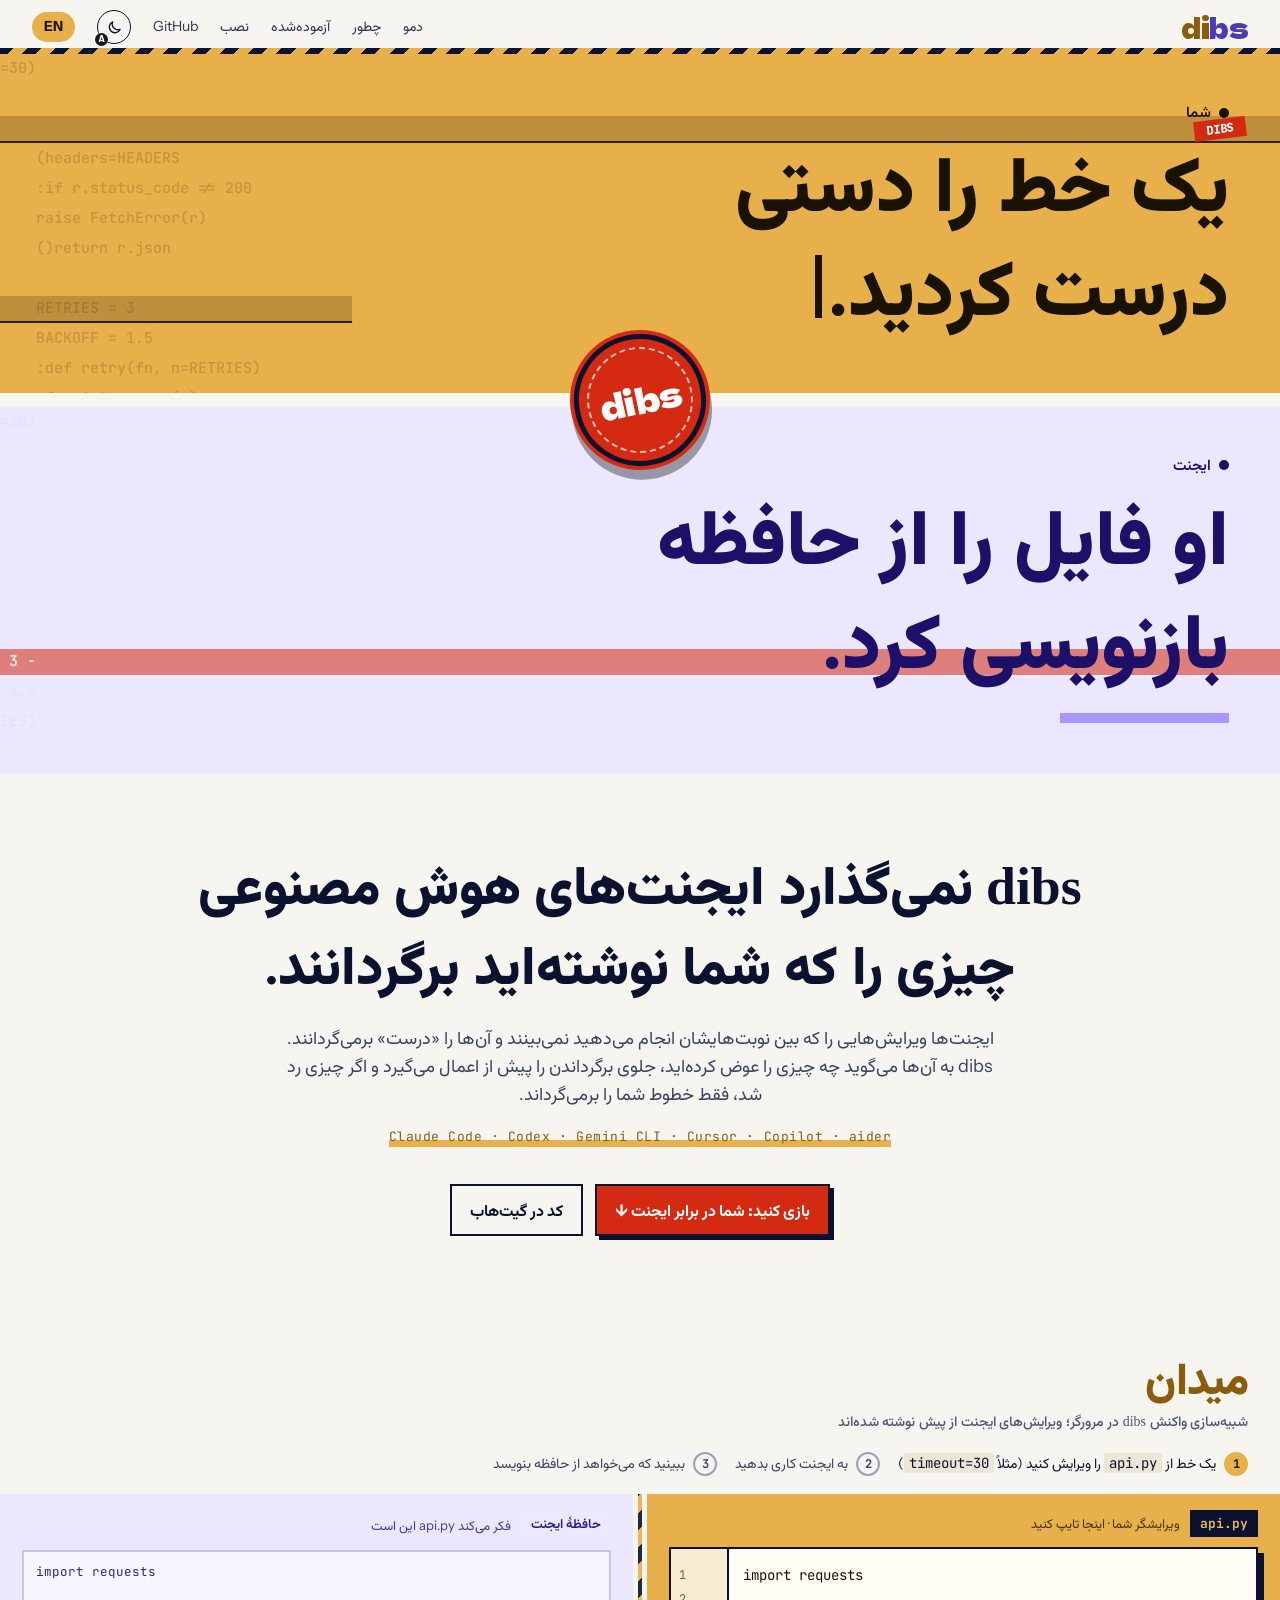
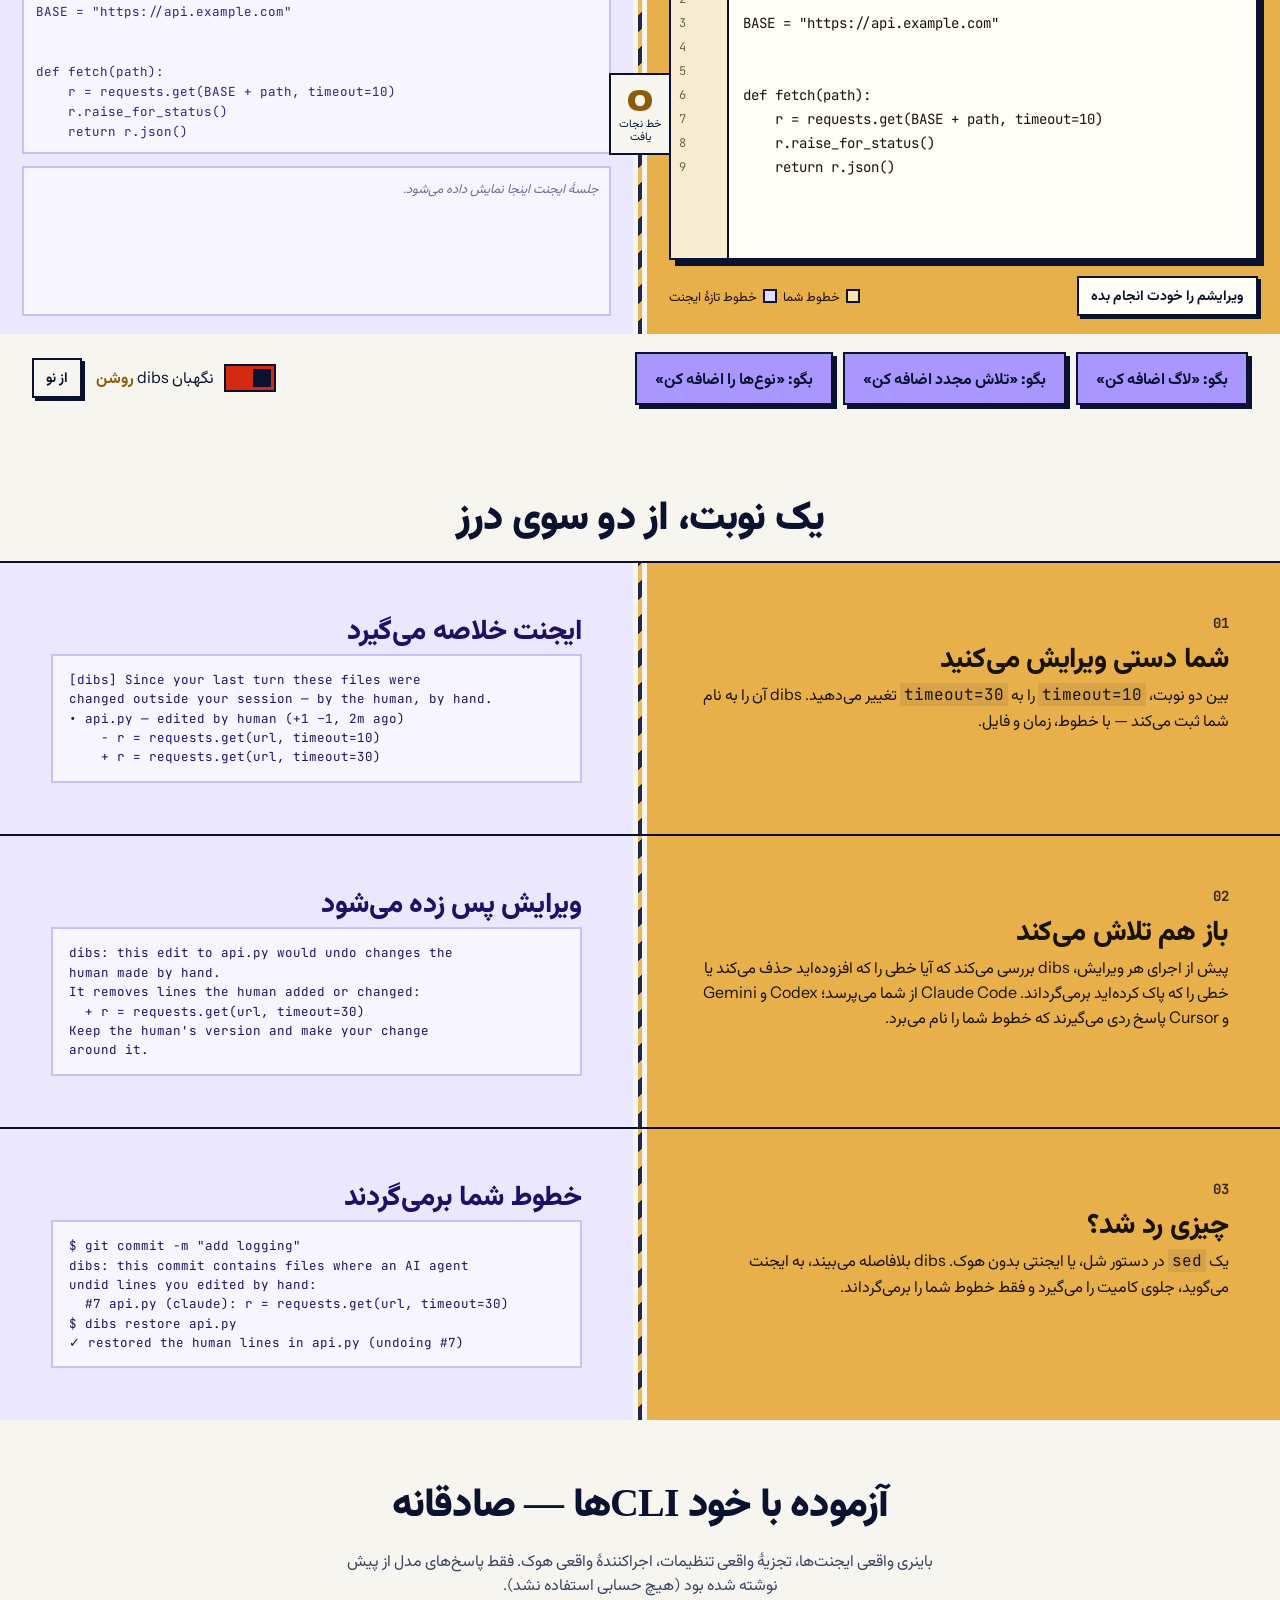
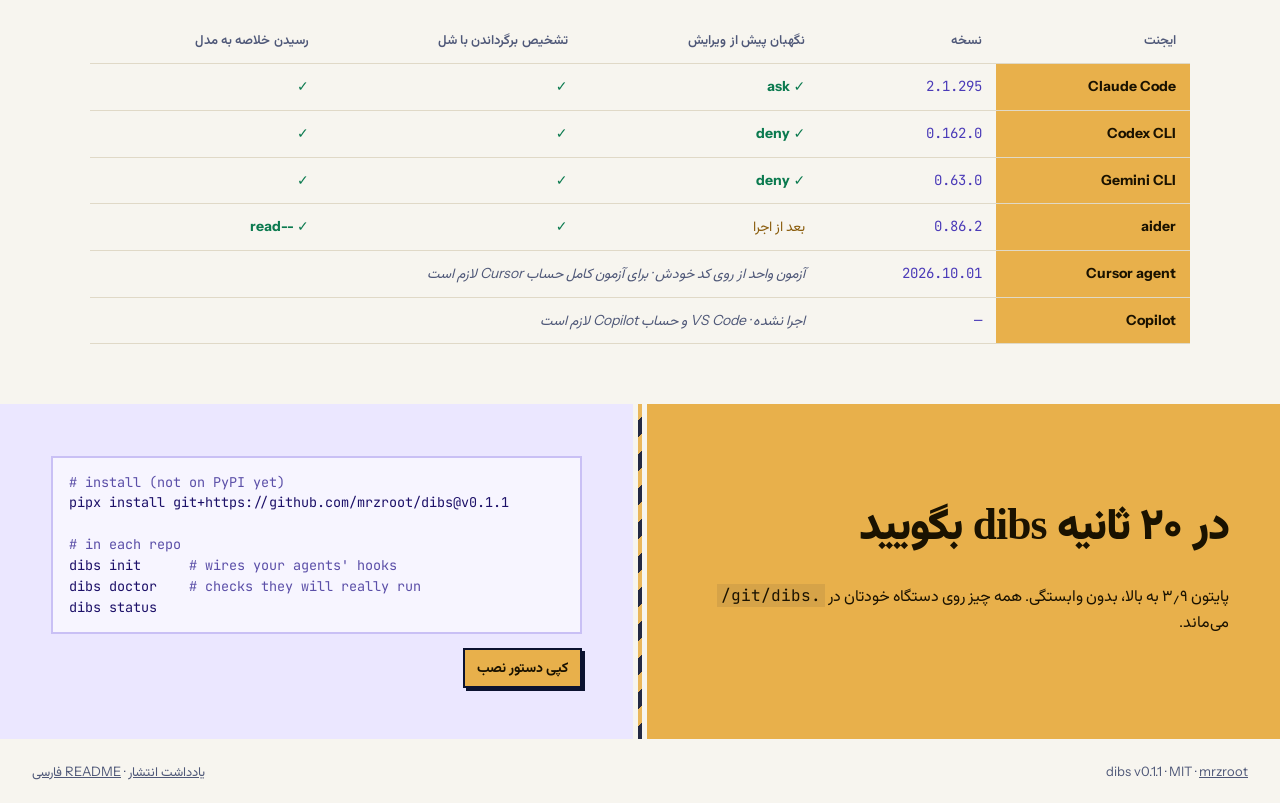
==== docs/index.html @ b826e880 "Label the arena honestly as a browser simulation with scripted agent edits" ====
<!doctype html>
<html lang="en" dir="ltr">
<head>
<meta charset="utf-8">
<meta name="theme-color" content="#070b1a" media="(prefers-color-scheme: dark)">
<meta name="theme-color" content="#f7f5ef" media="(prefers-color-scheme: light)">
<script>/*mrz-theme*/(function(){var d=document.documentElement,m='system';try{m=localStorage.getItem('mrz-theme')||'system'}catch(e){}if(m!=='light'&&m!=='dark')m='system';var q=window.matchMedia?matchMedia('(prefers-color-scheme: dark)'):null;var t=m==='system'?(q&&q.matches?'dark':'light'):m;d.setAttribute('data-theme',t);d.setAttribute('data-theme-mode',m);d.style.colorScheme=t})()</script>
<meta name="color-scheme" content="light dark">
<meta name="viewport" content="width=device-width, initial-scale=1">
<title>dibs — you typed it, the agent can't take it back</title>
<meta name="description" content="dibs keeps AI coding agents (Claude Code, Codex, Gemini CLI, Cursor, Copilot, aider) from reverting the lines you changed by hand. Play the live human-vs-agent editor.">
<meta property="og:title" content="dibs — call dibs on your edits">
<meta property="og:description" content="Type a line. Watch an AI agent try to rewrite it from memory. Watch dibs stop it.">
<meta property="og:type" content="website">
<meta property="og:url" content="https://mrzroot.github.io/dibs/">

<link rel="icon" href="favicon.svg" type="image/svg+xml">
<link rel="preload" href="fonts/dela.woff2" as="font" type="font/woff2" crossorigin>
<link rel="preload" href="fonts/jbmono.woff2" as="font" type="font/woff2" crossorigin>
<link rel="stylesheet" href="site.css">
<style id="mrz-theme-css">/*mrz-theme-badge*/[data-theme-toggle]{position:relative}
html[data-theme-mode=system] [data-theme-toggle]::after{content:"A";position:absolute;inset-inline-end:-3px;bottom:-3px;min-width:13px;height:13px;padding:0 2px;box-sizing:border-box;border-radius:7px;font:700 8px/13px system-ui,sans-serif;letter-spacing:0;text-align:center;background:#14181f;color:#fff;box-shadow:0 0 0 1px rgba(255,255,255,.55);pointer-events:none}
html[data-theme=dark][data-theme-mode=system] [data-theme-toggle]::after{background:#f3f4f6;color:#14181f;box-shadow:0 0 0 1px rgba(0,0,0,.5)}

/* mrz theme toggle */
.mrz-tt{all:unset;box-sizing:border-box;cursor:pointer;display:inline-grid;place-items:center;flex:none;width:34px;height:34px;border-radius:999px;color:inherit;border:1.5px solid currentColor;transition:transform .2s,background-color .2s}
.mrz-tt:hover{transform:rotate(-12deg)}.mrz-tt:focus-visible{outline:2px solid #b56a1f;outline-offset:3px}
.mrz-tt svg{width:17px;height:17px;display:block}
html[data-theme=dark] .mrz-tt .i-moon,html:not([data-theme=dark]) .mrz-tt .i-sun{display:none}
/* dibs · tokens live in site.css (light/dark); a few dark-mode ink lines that would vanish on dark zones */
html[data-theme=dark] .ed{border-color:rgba(232,176,75,.55);box-shadow:6px 6px 0 rgba(232,176,75,.28)}
html[data-theme=dark] .gutter{border-right-color:rgba(232,176,75,.4)}
html[data-theme=dark] .legend i{border-color:rgba(236,239,247,.6)}
html[data-theme=dark] .beat{border-top-color:#1f2847}
html[data-theme=dark] .seal{border-color:#070b1a}
html[data-theme=dark] .pitch .btn:not(.btn-line):not(.btn-stamp),html[data-theme=dark] .controls .btn:not(.task){box-shadow:4px 4px 0 rgba(236,239,247,.5)}
.beat .n{opacity:.85}
</style>
<link rel="stylesheet" href="identity.css"></head>
<body>
<a class="skip" href="#arena" data-i="skip">Skip to the demo</a>

<header class="top">
  <a class="brand" href="#" aria-label="dibs home"><span class="brand-y">di</span><span class="brand-v">bs</span></a>
  <nav class="top-nav">
    <a href="#arena" data-i="nav_demo">Demo</a>
    <a href="#beats" data-i="nav_how">How</a>
    <a href="#verified" data-i="nav_verified">Verified</a>
    <a href="#install" data-i="nav_install">Install</a>
    <a href="https://github.com/mrzroot/dibs" rel="noopener">GitHub</a>
    <button type="button" class="mrz-tt" data-theme-toggle aria-label="Switch to dark mode" title="Switch to dark mode"><svg class="i-sun" viewBox="0 0 24 24" aria-hidden="true"><g fill="none" stroke="currentColor" stroke-width="1.9" stroke-linecap="round"><circle cx="12" cy="12" r="4"/><path d="M12 2.5v2M12 19.5v2M4.6 4.6 6 6M18 18l1.4 1.4M2.5 12h2M19.5 12h2M4.6 19.4 6 18M18 6l1.4-1.4"/></g></svg><svg class="i-moon" viewBox="0 0 24 24" aria-hidden="true"><path fill="none" stroke="currentColor" stroke-width="1.9" stroke-linejoin="round" d="M20 14.5A8 8 0 0 1 9.5 4a8 8 0 1 0 10.5 10.5Z"/></svg></button><button class="lang" id="lang" type="button" aria-label="Switch language">فا</button>
  </nav>
</header>

<main>
<section class="hero split" aria-labelledby="h1">
  <div class="side you">
    <p class="who"><span class="dot"></span><span data-i="who_you">You</span></p>
    <p class="big" data-i="hero_you">You fixed one line by hand.</p>
  </div>
  <div class="seam" aria-hidden="true"><div class="seal"><span>dibs</span></div></div>
  <div class="side ai">
    <p class="who"><span class="dot"></span><span data-i="who_ai">The agent</span></p>
    <p class="big" data-i="hero_ai">It rewrote the file from memory.</p>
  </div>
</section>
<section class="pitch">
  <h1 id="h1" data-i="h1">dibs stops AI coding agents from undoing what you typed.</h1>
  <p data-i="pitch">Agents don't see the edits you make between their turns, so they "fix" them back. dibs tells them what you changed, blocks the revert before it lands, and restores only your lines if one slips through.</p>
  <p class="agents">Claude Code · Codex · Gemini CLI · Cursor · Copilot · aider</p>
  <div class="cta">
    <a class="btn btn-stamp" href="#arena" data-i="cta_play">Play: you vs the agent ↓</a>
    <a class="btn btn-line" href="https://github.com/mrzroot/dibs" rel="noopener" data-i="cta_gh">Source on GitHub</a>
  </div>
</section>

<section id="arena" class="arena" aria-labelledby="arena-h">
  <h2 id="arena-h" class="arena-h"><span data-i="arena_h">The arena</span> <small data-i="arena_sub">a browser simulation of how dibs reacts; the agent's edits are scripted</small></h2>
  <ol class="steps">
    <li data-step="1"><b>1</b> <span data-i="step1">Edit a line in <code>api.py</code> (try <code>timeout=30</code>)</span></li>
    <li data-step="2"><b>2</b> <span data-i="step2">Give the agent a task</span></li>
    <li data-step="3"><b>3</b> <span data-i="step3">Watch it try to write from memory</span></li>
  </ol>
  <div class="split board">
    <div class="side you pane">
      <div class="pane-head">
        <span class="tab">api.py</span>
        <span class="pane-who" data-i="pane_you">your editor · type here</span>
      </div>
      <div class="ed" id="ed">
        <div class="gutter" id="gutter" aria-hidden="true"></div>
        <div class="code" id="code">
          <div class="hl" id="hl" aria-hidden="true"></div>
          <textarea id="ta" wrap="off" spellcheck="false" autocapitalize="off" autocomplete="off" aria-label="api.py — editable"></textarea>
          <div class="ghost" id="ghost" aria-hidden="true"><i></i><span data-i="ghost">agent</span></div>
          <div class="stamp" id="stamp" aria-hidden="true">DIBS</div>
        </div>
      </div>
      <div class="pane-foot">
        <button class="btn btn-small" id="autoEdit" type="button" data-i="auto_edit">Make my edit for me</button>
        <span class="legend"><i class="lg-you"></i><span data-i="lg_you">your lines</span> <i class="lg-ai"></i><span data-i="lg_ai">agent's new lines</span></span>
      </div>
    </div>
    <div class="seam board-seam" aria-hidden="true">
      <div class="meter"><b id="saved">0</b><span data-i="saved">lines saved</span></div>
    </div>
    <div class="side ai pane">
      <div class="pane-head">
        <span class="tab tab-ai" data-i="mem_tab">agent memory</span>
        <span class="pane-who" data-i="pane_ai">what it thinks api.py says</span>
      </div>
      <pre class="mem" id="mem" tabindex="0" aria-label="Agent memory of api.py"></pre>
      <div class="log" id="log" role="log" aria-live="polite" aria-label="Agent session"></div>
    </div>
  </div>
  <div class="controls">
    <div class="tasks" role="group" aria-label="Agent tasks">
      <button class="btn task" type="button" data-task="logging"><span data-i="t_logging">Ask: “add logging”</span></button>
      <button class="btn task" type="button" data-task="retry"><span data-i="t_retry">Ask: “add retries”</span></button>
      <button class="btn task" type="button" data-task="types"><span data-i="t_types">Ask: “add type hints”</span></button>
    </div>
    <div class="switches">
      <label class="toggle"><input type="checkbox" id="guard" checked><span class="knob"></span><span class="tg-label"><span data-i="guard">dibs guard</span> <b id="guardState">ON</b></span></label>
      <button class="btn btn-line btn-small" id="reset" type="button" data-i="reset">Reset</button>
    </div>
    <div class="fix" id="fix" hidden>
      <span data-i="fix_msg">The agent undid your line. dibs still has it in the journal.</span>
      <button class="btn btn-stamp btn-small" id="restore" type="button"><code>dibs restore api.py</code></button>
      <button class="btn btn-line btn-small" id="ack" type="button"><code>dibs ack</code></button>
    </div>
  </div>
</section>

<section id="beats" class="beats" aria-labelledby="beats-h">
  <h2 id="beats-h" class="band-h" data-i="beats_h">One turn, both sides of the seam</h2>
  <div class="split beat">
    <div class="side you"><span class="n">01</span><h3 data-i="b1y_h">You edit by hand</h3><p data-i="b1y">Between turns you change <code>timeout=10</code> to <code>timeout=30</code>. dibs records it as yours — with the lines, the time, and the file.</p></div>
    <div class="seam"></div>
    <div class="side ai"><h3 data-i="b1a_h">The agent gets a brief</h3><pre class="term" tabindex="0">[dibs] Since your last turn these files were
changed outside your session — by the human, by hand.
• api.py — edited by human (+1 −1, 2m ago)
    - r = requests.get(url, timeout=10)
    + r = requests.get(url, timeout=30)</pre></div>
  </div>
  <div class="split beat">
    <div class="side you"><span class="n">02</span><h3 data-i="b2y_h">It tries anyway</h3><p data-i="b2y">Before any edit runs, dibs checks whether it removes lines you added or brings back lines you deleted. Claude Code asks you; Codex, Gemini and Cursor get a denial that names your lines.</p></div>
    <div class="seam"></div>
    <div class="side ai"><h3 data-i="b2a_h">The edit bounces</h3><pre class="term" tabindex="0">dibs: this edit to api.py would undo changes the
human made by hand.
It removes lines the human added or changed:
  + r = requests.get(url, timeout=30)
Keep the human's version and make your change
around it.</pre></div>
  </div>
  <div class="split beat">
    <div class="side you"><span class="n">03</span><h3 data-i="b3y_h">Something slipped through?</h3><p data-i="b3y">A <code>sed</code> in a shell command, or an agent with no hooks. dibs sees it right after, tells the agent, blocks the commit, and puts back only your lines.</p></div>
    <div class="seam"></div>
    <div class="side ai"><h3 data-i="b3a_h">Your lines come back</h3><pre class="term" tabindex="0">$ git commit -m "add logging"
dibs: this commit contains files where an AI agent
undid lines you edited by hand:
  #7 api.py (claude): r = requests.get(url, timeout=30)
$ dibs restore api.py
✓ restored the human lines in api.py (undoing #7)</pre></div>
  </div>
</section>

<section id="verified" class="verified" aria-labelledby="ver-h">
  <h2 id="ver-h" class="band-h" data-i="ver_h">Verified with the real CLIs — honestly</h2>
  <p class="ver-sub" data-i="ver_sub">Real agent binaries, real config parsing, real hook runners. Only the model's replies were scripted (no accounts were used).</p>
  <div class="tbl-wrap">
  <table class="tbl">
    <thead><tr><th data-i="th_agent">Agent</th><th data-i="th_ver">Version</th><th data-i="th_guard">Guard before edit</th><th data-i="th_shell">Shell revert caught</th><th data-i="th_brief">Brief reaches model</th></tr></thead>
    <tbody>
      <tr><th>Claude Code</th><td>2.1.295</td><td class="y">✓ ask</td><td class="y">✓</td><td class="y">✓</td></tr>
      <tr><th>Codex CLI</th><td>0.162.0</td><td class="y">✓ deny</td><td class="y">✓</td><td class="y">✓</td></tr>
      <tr><th>Gemini CLI</th><td>0.63.0</td><td class="y">✓ deny</td><td class="y">✓</td><td class="y">✓</td></tr>
      <tr><th>aider</th><td>0.86.2</td><td class="n" data-i="after_run">after the run</td><td class="y">✓</td><td class="y">✓ --read</td></tr>
      <tr><th>Cursor agent</th><td>2026.10.01</td><td class="m" data-i="unit_only" colspan="3">unit tests from its source · needs a Cursor login to run end to end</td></tr>
      <tr><th>Copilot</th><td>—</td><td class="m" data-i="not_run" colspan="3">not run · needs VS Code + a Copilot account</td></tr>
    </tbody>
  </table>
  </div>
</section>

<section id="install" class="install split" aria-labelledby="inst-h">
  <div class="side you">
    <h2 id="inst-h" class="inst-h" data-i="inst_h">Call dibs in 20 seconds</h2>
    <p data-i="inst_p">Python 3.9+, no dependencies. Everything stays in <code>.git/dibs/</code> on your machine.</p>
  </div>
  <div class="seam"></div>
  <div class="side ai">
<pre class="term term-big" tabindex="0"><span class="c"># install (not on PyPI yet)</span>
pipx install git+https://github.com/mrzroot/dibs@v0.1.1

<span class="c"># in each repo</span>
dibs init      <span class="c"># wires your agents' hooks</span>
dibs doctor    <span class="c"># checks they will really run</span>
dibs status</pre>
    <button class="btn btn-small copy" id="copy" type="button" data-i="copy">Copy install command</button>
  </div>
</section>
</main>

<footer class="foot">
  <span>dibs v0.1.1 · MIT · <a href="https://github.com/mrzroot">mrzroot</a></span>
  <span><a href="https://github.com/mrzroot/dibs/releases/tag/v0.1.1" data-i="release">Release notes</a> · <a href="https://github.com/mrzroot/dibs/blob/main/README.fa.md">README فارسی</a></span>
</footer>
<script src="site.js" defer></script>
<script>/*mrz-theme-toggle v2*/(function(){if(window.__mrzTheme)return;window.__mrzTheme=1;
var d=document.documentElement,K='mrz-theme',q=window.matchMedia?matchMedia('(prefers-color-scheme: dark)'):null;
function fa(){return d.getAttribute('data-lang')==='fa'||d.lang==='fa'}
function get(){var m=null;try{m=localStorage.getItem(K)}catch(e){}return m==='light'||m==='dark'?m:'system'}
function res(m){return m==='system'?(q&&q.matches?'dark':'light'):m}
var metas=[].slice.call(document.querySelectorAll('meta[name="theme-color"]'));
metas.forEach(function(x){x.setAttribute('data-c',x.getAttribute('content'));x.setAttribute('data-m',x.getAttribute('media')||'')});
function tc(t,m){metas.forEach(function(x){if(m==='system'){x.setAttribute('content',x.getAttribute('data-c'));if(x.getAttribute('data-m'))x.setAttribute('media',x.getAttribute('data-m'))}else{var s=metas.filter(function(y){return /dark/.test(y.getAttribute('data-m'))===(t==='dark')})[0]||x;x.setAttribute('content',s.getAttribute('data-c'));x.removeAttribute('media')}})}
var L={en:{system:'Theme: automatic, follows your system. Click for light',light:'Theme: light. Click for dark',dark:'Theme: dark. Click for automatic'},fa:{system:'پوسته: خودکار (مطابق سیستم). برای حالت روشن کلیک کنید',light:'پوسته: روشن. برای حالت تیره کلیک کنید',dark:'پوسته: تیره. برای حالت خودکار کلیک کنید'}};
function sync(){var m=d.getAttribute('data-theme-mode')||'system',s=L[fa()?'fa':'en'][m],t=d.getAttribute('data-theme')==='dark'?'dark':'light';
document.querySelectorAll('[data-theme-toggle]').forEach(function(x){x.setAttribute('aria-label',s);x.title=s;x.removeAttribute('aria-pressed')});
document.querySelectorAll('picture source[media*="prefers-color-scheme"]').forEach(function(x){if(!x.getAttribute('data-mq'))x.setAttribute('data-mq',x.media);var wd=/dark/.test(x.getAttribute('data-mq'));x.media=(wd===(t==='dark'))?'all':'not all'})}
function apply(m,save){var t=res(m);if(save){try{if(m==='system')localStorage.removeItem(K);else localStorage.setItem(K,m)}catch(e){}}
d.setAttribute('data-theme',t);d.setAttribute('data-theme-mode',m);d.style.colorScheme=t;tc(t,m);sync();try{document.dispatchEvent(new CustomEvent('mrz-theme',{detail:t,mode:m}))}catch(e){}}
var NX={system:'light',light:'dark',dark:'system'};
/* soft theme change: radial reveal from the toggle (View Transitions API), colour cross-fade fallback, instant under reduced motion */
function vt(n,b){var cur=d.getAttribute('data-theme'),nx=res(n),rm=window.matchMedia&&matchMedia('(prefers-reduced-motion: reduce)').matches;
if(rm||document.hidden||nx===cur||!b.getBoundingClientRect){apply(n,true);return}
if(!document.getElementById('mrz-vt-css')){var s=document.createElement('style');s.id='mrz-vt-css';s.textContent='html.vt-theme::view-transition-old(root),html.vt-theme::view-transition-new(root){animation:none;mix-blend-mode:normal}html.vt-theme::view-transition-old(root){z-index:1}html.vt-theme::view-transition-new(root){z-index:2}html.theme-anim *,html.theme-anim *::before,html.theme-anim *::after{transition:background-color .5s ease,color .5s ease,border-color .5s ease,fill .5s ease,stroke .5s ease,box-shadow .5s ease!important}@media (prefers-reduced-motion:reduce){html.vt-theme::view-transition-group(*),html.vt-theme::view-transition-old(*),html.vt-theme::view-transition-new(*){animation-duration:.01ms!important}}';document.head.appendChild(s)}
var r0=b.getBoundingClientRect(),x=r0.left+r0.width/2,y=r0.top+r0.height/2,R=Math.hypot(Math.max(x,innerWidth-x),Math.max(y,innerHeight-y));
if(document.startViewTransition&&!d.classList.contains('vt-theme')){d.classList.add('vt-theme');var done=function(){d.classList.remove('vt-theme')};
try{var tr=document.startViewTransition(function(){apply(n,true)});tr.ready.then(function(){d.animate({clipPath:['circle(0px at '+x+'px '+y+'px)','circle('+R+'px at '+x+'px '+y+'px)']},{duration:650,easing:'cubic-bezier(.65,0,.35,1)',pseudoElement:'::view-transition-new(root)'})}).catch(function(){});tr.finished.then(done,done)}catch(er){done();apply(n,true)}return}
d.classList.add('theme-anim');setTimeout(function(){d.classList.remove('theme-anim')},650);apply(n,true)}
document.addEventListener('click',function(e){var b=e.target.closest&&e.target.closest('[data-theme-toggle]');if(!b)return;vt(NX[get()],b)});
function onq(){if(get()==='system')apply('system',false)}
if(q){if(q.addEventListener)q.addEventListener('change',onq);else if(q.addListener)q.addListener(onq)}
window.addEventListener('storage',function(e){if(e.key===K||e.key===null)apply(get(),false)});
window.addEventListener('pageshow',function(e){if(e.persisted)apply(get(),false)});
if(window.MutationObserver)new MutationObserver(sync).observe(d,{attributes:true,attributeFilter:['data-lang','lang']});
/* normalise whatever the boot script set */apply(get(),false)})();</script>
<script src="fx.js" defer></script></body>
</html>
---- docs/site.css ----
@font-face{font-family:Dela;src:url(fonts/dela.woff2) format("woff2");font-display:swap}
@font-face{font-family:JB;src:url(fonts/jbmono.woff2) format("woff2");font-weight:100 800;font-display:swap}
@font-face{font-family:Inst;src:url(fonts/instrument.woff2) format("woff2");font-weight:400 700;font-stretch:75% 100%;font-display:swap}
@font-face{font-family:Vazirmatn;src:url(fonts/vazirmatn-arabic.woff2) format("woff2");font-weight:100 900;font-display:swap;unicode-range:U+0600-06FF,U+200C-200F,U+FB50-FDFF,U+FE70-FEFF}

:root{
  --disp:Dela,"Arial Black",Impact,sans-serif;
  --body:Inst,system-ui,-apple-system,"Segoe UI",sans-serif;
  --mono:JB,ui-monospace,"SF Mono",Menlo,Consolas,monospace;
  --fs:14px; --lh:24px; --pad:14px;
  /* shared accents: "you" = amber gold, "AI" = indigo, the stamp = vermilion */
  --you:#e8b04b; --you-2:#f8e3b0; --you-ink:#1a1200; --ai:#2a1a8c; --ai-2:#3a28b4; --ai-3:#1c1068; --ai-ink:#ece8ff; --ai-hi:#a996ff;
  --stamp:#d42a12; --ok:#0f7a37;
}
/* light: ivory seam, gold "you" side, lavender "AI" side; no dark slabs */
:root,html[data-theme=light]{color-scheme:light;
  --seam:#f7f5ef; --on-seam:#0b1230; --on-seam2:#3a4363; --on-seam3:#4f5878; --seam-line:#e0d9c7; --seam-dash:#c9bfa6; --seam-chip:#ece6d6; --seam-mut:#9aa0b8; --seam-knob:#d3cab3;
  --frame:#0b1230; --ink:#0b1230; --btn-bg:#fffdf5; --hover-tint:rgba(11,18,48,.06);
  --you-zone:#e8b04b; --you-zone-ink:#1a1200; --you-text:#8a5c0c; --paper:#fffdf5; --ed-ink:#15130b; --gutter:#f5ecd2; --gutter-fg:#6b6450;
  --ai-zone:#ebe7ff; --ai-zone-ink:#1c1068; --ai-hi-text:#4b3bb8; --ai-panel:#f7f5ff; --ai-panel-fg:#1c1068; --ai-panel-fg2:#2e2486; --ai-panel-line:#c9c0f5; --ai-dim:#5b4fa8; --msg-bg:rgba(42,26,140,.05);
  --hl-ai:#e3dcff; --hl-gone:#ffd2c9; --stamp-bg:rgba(255,253,245,.9); --stale-bg:rgba(212,42,18,.1); --stale-fg:#a3200c; --fix-bg:#fde8e4; --fix-fg:#7a1a0c;
  --code-tint:rgba(11,18,48,.08); --tab-bg:#0b1230; --tab-fg:#f0be5e; --yes:#0b7a4f; --no:#8a5c0c}
/* dark: midnight-indigo seam, deep amber "you" side, indigo "AI" side */
html[data-theme=dark]{color-scheme:dark;
  --seam:#070b1a; --on-seam:#fff; --on-seam2:#c9cde0; --on-seam3:#a9b1cc; --seam-line:#1f2847; --seam-dash:#2a3560; --seam-chip:#121a33; --seam-mut:#4a5580; --seam-knob:#28325a;
  --frame:#eceff7; --ink:#070b1a; --btn-bg:#fffdf5; --hover-tint:rgba(255,255,255,.08);
  --you-zone:#1d1708; --you-zone-ink:#f6ecd2; --you-text:#f0be5e; --you-2:rgba(232,176,75,.24); --paper:#0e1428; --ed-ink:#eceff7; --gutter:#121a33; --gutter-fg:#a3acc8;
  --ai-zone:#1c1460; --ai-zone-ink:#ece8ff; --ai-hi-text:#c3b5ff; --ai-panel:#120c45; --ai-panel-fg:#e6e0ff; --ai-panel-fg2:#d3cbff; --ai-panel-line:#0a0630; --ai-dim:#a39be0; --msg-bg:rgba(255,255,255,.04);
  --hl-ai:rgba(169,150,255,.24); --hl-gone:rgba(255,90,60,.28); --stamp-bg:rgba(14,20,40,.9); --stale-bg:rgba(255,80,50,.18); --stale-fg:#ffab9a; --fix-bg:#2a1414; --fix-fg:#ffd9d2;
  --code-tint:rgba(255,255,255,.1); --tab-bg:#070b1a; --tab-fg:#f0be5e; --yes:#7ee2a0; --no:#f0be5e}
/*END-TOKENS*/
*{box-sizing:border-box}
html{scroll-behavior:smooth;-webkit-text-size-adjust:100%}
body{margin:0;background:var(--seam);color:var(--you-ink);font:16px/1.55 var(--body);overflow-x:hidden}
html[lang=fa] body{font-family:Vazirmatn,var(--body)}
code,pre,kbd{font-family:var(--mono)}
a{color:inherit}
button{font:inherit;cursor:pointer}
.skip{position:absolute;left:8px;top:-80px;background:var(--stamp);color:#fff;padding:8px 12px;z-index:50}
.skip:focus{top:8px}
:focus-visible{outline:3px solid var(--stamp);outline-offset:2px}

/* ---------- top bar ---------- */
.top{position:sticky;top:0;z-index:20;display:flex;align-items:center;justify-content:space-between;gap:12px;
  padding:10px clamp(14px,3vw,32px);background:var(--seam);color:var(--on-seam);border-bottom:1px solid var(--seam-line)}
.brand{font:28px/1 var(--disp);text-decoration:none;letter-spacing:-.02em;display:inline-flex;direction:ltr}
.brand-y{color:var(--you-text)} .brand-v{color:var(--ai-hi-text)}
.top-nav{display:flex;align-items:center;gap:clamp(8px,2vw,22px);font-size:14px}
.top-nav a{text-decoration:none;opacity:.85} .top-nav a:hover{opacity:1;text-decoration:underline}
.lang{background:var(--you);color:#1a1200;border:0;border-radius:999px;padding:4px 12px;font-weight:700;font-family:Vazirmatn,var(--body)}
html[lang=fa] .lang{font-family:var(--body)}

/* ---------- the split ---------- */
.split{display:grid;grid-template-columns:1fr 14px 1fr}
.side{padding:clamp(22px,4vw,56px) clamp(16px,4vw,56px);min-width:0}
.side.you{background:var(--you-zone);color:var(--you-zone-ink)}
.side.ai{background:var(--ai-zone);color:var(--ai-zone-ink)}
.seam{background:var(--seam);position:relative}
.seam::before{content:"";position:absolute;inset:0;background:repeating-linear-gradient(180deg,transparent 0 10px,var(--seam-dash) 10px 14px);
  width:4px;margin:auto}

/* ---------- hero ---------- */
.hero{min-height:min(72vh,640px)}
.hero .side{display:flex;flex-direction:column;justify-content:flex-end}
.hero .side.ai{justify-content:flex-start}
.who{display:flex;align-items:center;gap:8px;margin:0 0 14px;font:600 13px/1 var(--mono);letter-spacing:.14em;text-transform:uppercase}
html[lang=fa] .who{font-family:Vazirmatn;letter-spacing:0;font-size:15px}
.who .dot{width:10px;height:10px;border-radius:50%;background:currentColor}
.big{margin:0;font:clamp(34px,6.2vw,88px)/.98 var(--disp);letter-spacing:-.025em;max-width:9.5em}
html[lang=fa] .big{font-family:Vazirmatn;font-weight:900;line-height:1.25;letter-spacing:0}
.hero .ai .big{color:var(--ai-zone-ink)}
.hero .ai .big::after{content:"";display:block;width:2.2em;height:.12em;margin-top:.25em;background:var(--ai-hi)}
.seal{position:absolute;top:50%;left:50%;width:132px;height:132px;transform:translate(-50%,-50%) rotate(-12deg);
  border-radius:50%;background:var(--stamp);border:5px solid var(--ink);display:grid;place-items:center;z-index:2;
  box-shadow:0 0 0 4px var(--stamp),0 10px 0 4px rgba(0,0,0,.35);animation:seal 1.1s cubic-bezier(.2,1.6,.4,1) .25s both}
.seal span{font:34px/1 var(--disp);color:#fff;letter-spacing:-.02em}
.seal::after{content:"";position:absolute;inset:8px;border-radius:50%;border:2px dashed rgba(255,255,255,.7)}
@keyframes seal{from{transform:translate(-50%,-50%) rotate(-40deg) scale(2.4);opacity:0}to{transform:translate(-50%,-50%) rotate(-12deg) scale(1);opacity:1}}

.pitch{background:var(--seam);color:var(--on-seam);text-align:center;padding:clamp(36px,6vw,72px) 18px}
.pitch h1{font:clamp(24px,3.4vw,42px)/1.15 var(--disp);letter-spacing:-.02em;margin:0 auto 18px;max-width:22em}
html[lang=fa] .pitch h1{font-family:Vazirmatn;font-weight:900;line-height:1.5;letter-spacing:0}
.pitch p{max-width:40em;margin:0 auto 14px;color:var(--on-seam2);font-size:clamp(16px,1.6vw,18px)}
.pitch .agents{font:13px/1.6 var(--mono);color:var(--you-text);letter-spacing:.04em}
.cta{display:flex;gap:12px;justify-content:center;flex-wrap:wrap;margin-top:22px}

.btn{display:inline-flex;align-items:center;gap:8px;border:2px solid var(--ink);background:var(--btn-bg);color:var(--ink);
  padding:12px 18px;border-radius:0;font-weight:700;text-decoration:none;box-shadow:4px 4px 0 var(--ink);transition:transform .08s,box-shadow .08s}
.btn:hover{transform:translate(-1px,-1px);box-shadow:5px 5px 0 var(--ink)}
.btn:active{transform:translate(3px,3px);box-shadow:1px 1px 0 var(--ink)}
.btn[disabled]{opacity:.45;cursor:not-allowed;transform:none;box-shadow:2px 2px 0 var(--ink)}
.btn-stamp{background:var(--stamp);color:#fff;border-color:var(--frame);box-shadow:4px 4px 0 var(--frame)}
.btn-stamp:hover{box-shadow:5px 5px 0 var(--frame)}
.btn-line{background:transparent;color:inherit;border-color:currentColor;box-shadow:none}
.btn-line:hover{box-shadow:none;background:var(--hover-tint)}
.btn-small{padding:7px 12px;font-size:14px;box-shadow:3px 3px 0 var(--ink)}
.pitch .btn-line{color:var(--on-seam)}

/* ---------- arena ---------- */
.arena{background:var(--seam);color:var(--on-seam);padding:clamp(28px,4vw,48px) 0 0}
.arena-h{margin:0 clamp(14px,3vw,32px) 8px;font:clamp(26px,3.6vw,44px)/1.1 var(--disp);letter-spacing:-.02em;color:var(--you-text)}
html[lang=fa] .arena-h{font-family:Vazirmatn;font-weight:900}
.arena-h small{display:block;font:500 14px/1.5 var(--body);color:var(--on-seam3);letter-spacing:0;margin-top:6px}
html[lang=fa] .arena-h small{font-family:Vazirmatn}
.steps{list-style:none;display:flex;flex-wrap:wrap;gap:8px 18px;margin:12px clamp(14px,3vw,32px) 18px;padding:0;font-size:14px;color:var(--on-seam2)}
.steps li{display:flex;align-items:center;gap:8px;transition:color .2s}
.steps b{display:grid;place-items:center;width:24px;height:24px;border-radius:50%;border:2px solid var(--seam-mut);font:700 12px var(--mono)}
.steps li.on{color:var(--on-seam)}.steps li.on b{background:var(--you);border-color:var(--you);color:#1a1200}
.steps li.done b{background:var(--ok);border-color:var(--ok);color:#fff}
.steps code{background:var(--seam-chip);padding:1px 5px;border-radius:3px}

.board .side{padding:16px clamp(10px,2vw,22px) 18px}
.pane{display:flex;flex-direction:column;min-height:420px}
.pane-head{display:flex;align-items:center;gap:10px;margin-bottom:10px;flex-wrap:wrap}
.tab{font:600 13px var(--mono);background:var(--tab-bg);color:var(--tab-fg);padding:5px 10px}
.tab-ai{background:var(--ai-ink);color:var(--ai)}
html[lang=fa] .tab-ai,html[lang=fa] .msg .k{font-family:Vazirmatn}
.pane-who{font-size:13px;opacity:.8}
.board-seam{display:flex;align-items:center;justify-content:center}
.meter{position:relative;z-index:2;background:var(--seam);color:var(--on-seam);display:flex;flex-direction:column;align-items:center;padding:10px 4px;
  width:62px;margin-inline:-24px;border:2px solid var(--frame);text-align:center}
.meter b{font:28px/1 var(--disp);color:var(--you-text)}
.meter span{font-size:10px;line-height:1.2;margin-top:4px;text-transform:uppercase;letter-spacing:.06em}
html[lang=fa] .meter span{font-family:Vazirmatn;letter-spacing:0;text-transform:none;font-size:11px}
.meter.bump b{animation:bump .5s}
@keyframes bump{40%{transform:scale(1.6);color:var(--on-seam)}}

/* the editor: a textarea over a highlight layer, no wrapping so lines map 1:1 */
.ed{scroll-margin-top:70px;direction:ltr;display:flex;background:var(--paper);border:2px solid var(--ink);box-shadow:6px 6px 0 var(--ink);font:var(--fs)/var(--lh) var(--mono);
  color:var(--ed-ink);position:relative;flex:1}
.gutter{flex:none;padding:var(--pad) 0;background:var(--gutter);border-right:2px solid var(--ink);user-select:none;min-width:58px}
.gutter div{height:var(--lh);display:flex;align-items:center;justify-content:space-between;gap:6px;padding:0 6px 0 8px;color:var(--gutter-fg);font-size:12px}
.gutter .tg{font-size:9px;font-weight:700;letter-spacing:.04em;padding:0 4px;line-height:14px;border-radius:2px;visibility:hidden}
.gutter .you .tg{visibility:visible;background:var(--tab-bg);color:var(--tab-fg)}
.gutter .ai .tg{visibility:visible;background:var(--ai);color:#fff}
.code{position:relative;flex:1;overflow-x:auto;overflow-y:hidden;min-width:0}
.hl,#ta{padding:var(--pad);font:inherit;white-space:pre;tab-size:4;letter-spacing:0}
.hl{position:absolute;inset:0;pointer-events:none;color:transparent}
.hl div{height:var(--lh);margin:0 calc(var(--pad) * -1);padding:0 var(--pad)}
.hl .you{background:var(--you-2);box-shadow:inset 4px 0 0 var(--ink)}
.hl .ai{background:var(--hl-ai);box-shadow:inset 4px 0 0 var(--ai)}
.hl .boom{animation:boom 1s}
.hl .gone{background:var(--hl-gone);box-shadow:inset 4px 0 0 var(--stamp)}
.hl .back{animation:back 1.2s}
@keyframes boom{0%,100%{background:var(--you-2)}20%,60%{background:var(--stamp)}}
@keyframes back{0%{background:var(--ok)}100%{background:var(--you-2)}}
#ta{position:relative;display:block;border:0;outline:0;resize:none;background:transparent;color:inherit;margin:0;overflow:hidden;
  min-width:100%;caret-color:var(--stamp);z-index:1}
#ta[readonly]{cursor:progress}
.ghost{position:absolute;top:0;left:0;height:var(--lh);z-index:3;pointer-events:none;opacity:0;transition:transform .12s linear,opacity .2s}
.ghost.on{opacity:1}
.ghost i{display:block;width:3px;height:var(--lh);background:var(--ai);box-shadow:0 0 0 2px #fff;animation:blink .8s steps(2) infinite}
.ghost span{position:absolute;bottom:100%;left:0;background:var(--ai);color:#fff;font:700 10px/1 var(--mono);padding:3px 5px;white-space:nowrap;border-radius:2px 2px 2px 0}
.ghost.hit{animation:shake .45s}
@keyframes blink{50%{opacity:.2}}
@keyframes shake{20%,60%{margin-left:-7px}40%,80%{margin-left:7px}}
.stamp{position:absolute;z-index:4;left:40%;top:0;pointer-events:none;font:30px/1 var(--disp);color:var(--stamp);border:4px solid var(--stamp);
  padding:4px 10px 2px;border-radius:6px;background:var(--stamp-bg);transform:rotate(-9deg) scale(0);opacity:0}
.stamp.on{animation:stamp 1.6s cubic-bezier(.2,1.4,.4,1) forwards}
@keyframes stamp{0%{transform:rotate(-9deg) scale(3);opacity:0}18%{transform:rotate(-9deg) scale(1);opacity:1}80%{opacity:1}100%{transform:rotate(-9deg) scale(1);opacity:0}}

.pane-foot{display:flex;align-items:center;justify-content:space-between;gap:10px;flex-wrap:wrap;margin-top:16px;font-size:13px}
.legend{display:inline-flex;align-items:center;gap:6px;flex-wrap:wrap}
.legend i{display:inline-block;width:14px;height:14px;border:2px solid var(--ink)}
.lg-you{background:var(--you-2)} .lg-ai{background:var(--hl-ai)}

.mem{direction:ltr;text-align:left;margin:0 0 12px;background:var(--ai-panel);color:var(--ai-panel-fg2);border:2px solid var(--ai-panel-line);padding:10px 0;font:12.5px/20px var(--mono);
  overflow-x:auto;max-height:260px}
.mem div{padding:0 12px;white-space:pre;min-height:20px}
.mem .stale{background:var(--stale-bg);color:var(--ai-panel-fg)}
.mem .stale::after{content:"  ← stale";color:var(--stale-fg);font-size:11px}
html[lang=fa] .mem .stale::after{content:"  ← کهنه"}
.log{flex:1;min-height:150px;max-height:300px;overflow-y:auto;background:var(--ai-panel);color:var(--ai-panel-fg);border:2px solid var(--ai-panel-line);padding:10px;font-size:13px;display:flex;flex-direction:column;gap:8px}
.log:empty::before{content:attr(data-empty);opacity:.6;font-style:italic}
.msg{border-inline-start:3px solid var(--ai-hi);padding:4px 10px;background:var(--msg-bg);animation:in .25s}
.msg .k{display:block;font:700 10px/1.4 var(--mono);text-transform:uppercase;letter-spacing:.1em;opacity:.7;margin-bottom:2px}
html[lang=fa] .msg .k{font-family:Vazirmatn;letter-spacing:0;text-transform:none;font-size:11px}
.msg pre{direction:ltr;text-align:left;margin:4px 0 0;white-space:pre-wrap;word-break:break-word;font-size:12px;line-height:1.45}
.msg.user{border-color:var(--you)} .msg.tool{border-color:var(--ai-dim);font-family:var(--mono);font-size:12px}
.msg.dibs{border-color:var(--stamp);background:var(--stale-bg)} .msg.ok{border-color:var(--ok)}
.msg.warn{border-color:#e8b04b;background:rgba(232,176,75,.14)}
@keyframes in{from{opacity:0;transform:translateY(6px)}}

.controls{display:flex;flex-wrap:wrap;align-items:center;justify-content:space-between;gap:14px;padding:18px clamp(14px,3vw,32px) 28px;background:var(--seam)}
.tasks{display:flex;flex-wrap:wrap;gap:10px}
.task{background:var(--ai-hi);color:#0b1230;border-color:var(--frame);box-shadow:4px 4px 0 var(--frame)}
.task:hover{box-shadow:5px 5px 0 var(--frame)}
.task.done{background:var(--seam-knob);color:var(--on-seam3);box-shadow:none;border-color:var(--seam-mut)}
.switches{display:flex;align-items:center;gap:14px}
.toggle{display:inline-flex;align-items:center;gap:10px;cursor:pointer;user-select:none}
.toggle input{position:absolute;opacity:0;width:1px;height:1px}
.knob{width:52px;height:28px;background:var(--seam-knob);border:2px solid var(--frame);position:relative;transition:background .2s}
.knob::after{content:"";position:absolute;top:3px;left:3px;width:18px;height:18px;background:var(--frame);transition:transform .2s}
.toggle input:checked+.knob{background:var(--stamp)}
.toggle input:checked+.knob::after{transform:translateX(24px)}
.toggle input:focus-visible+.knob{outline:3px solid var(--you);outline-offset:2px}
.tg-label b{font-family:var(--mono);color:var(--you-text)}
html[lang=fa] .tg-label b{font-family:Vazirmatn}
.fix{flex-basis:100%;display:flex;flex-wrap:wrap;align-items:center;gap:10px;background:var(--fix-bg);border:2px solid var(--stamp);padding:10px 12px;color:var(--fix-fg)}
.fix[hidden]{display:none}

/* ---------- beats ---------- */
.band-h{margin:0;background:var(--seam);color:var(--on-seam);text-align:center;padding:clamp(34px,5vw,60px) 16px 22px;font:clamp(24px,3.2vw,40px)/1.15 var(--disp);letter-spacing:-.02em}
html[lang=fa] .band-h{font-family:Vazirmatn;font-weight:900}
.beat{border-top:2px solid var(--ink)}
.beat h3{margin:0 0 8px;font:clamp(20px,2.2vw,28px)/1.15 var(--disp);letter-spacing:-.01em}
html[lang=fa] .beat h3{font-family:Vazirmatn;font-weight:800}
.beat p{margin:0;max-width:34em}
.beat .n{display:block;font:14px var(--mono);font-weight:700;margin-bottom:10px;opacity:.6}
.beat code{background:var(--code-tint);padding:1px 4px}
.term{direction:ltr;text-align:left;margin:0;background:var(--ai-panel);color:var(--ai-panel-fg);border:2px solid var(--ai-panel-line);padding:14px 16px;font-size:12.5px;line-height:1.55;overflow-x:auto;white-space:pre}
.term .c{color:var(--ai-dim)}

/* ---------- verified ---------- */
.verified{background:var(--seam);color:var(--on-seam);padding-bottom:clamp(30px,5vw,60px)}
.ver-sub{text-align:center;max-width:40em;margin:0 auto 22px;padding:0 16px;color:var(--on-seam2)}
.tbl-wrap{overflow-x:auto;margin:0 clamp(10px,3vw,32px)}
.tbl{width:100%;min-width:620px;border-collapse:collapse;font-size:14px;max-width:1100px;margin:0 auto}
.tbl th,.tbl td{padding:12px 14px;text-align:start;border-bottom:1px solid var(--seam-line)}
.tbl thead th{font:600 11px var(--mono);text-transform:uppercase;letter-spacing:.1em;color:var(--on-seam3)}
html[lang=fa] .tbl thead th{font-family:Vazirmatn;letter-spacing:0;text-transform:none;font-size:13px}
.tbl tbody th{background:var(--you);color:#1a1200;font-weight:700;white-space:nowrap}
.tbl td:nth-child(2){font-family:var(--mono);color:var(--ai-hi-text)}
.tbl .y{color:var(--yes);font-weight:700} .tbl .n{color:var(--no)} .tbl .m{color:var(--on-seam3);font-style:italic}

/* ---------- install / footer ---------- */
.inst-h{margin:0 0 12px;font:clamp(26px,3.4vw,44px)/1.05 var(--disp);letter-spacing:-.02em}
html[lang=fa] .inst-h{font-family:Vazirmatn;font-weight:900;line-height:1.4}
.install .side.you{display:flex;flex-direction:column;justify-content:center}
.install p code{background:var(--code-tint);padding:1px 4px}
.term-big{font-size:13.5px}
.copy{margin-top:14px;background:var(--you);color:#1a1200;border-color:var(--ink);box-shadow:3px 3px 0 var(--ink)}
.foot{display:flex;flex-wrap:wrap;justify-content:space-between;gap:10px;padding:22px clamp(14px,3vw,32px);color:var(--on-seam3);font-size:13px;background:var(--seam)}

/* ---------- mobile: the seam turns horizontal ---------- */
@media (max-width:820px){
  :root{--fs:12.5px;--lh:21px;--pad:10px}
  .split{grid-template-columns:1fr;grid-template-rows:auto 12px auto}
  .seam::before{width:auto;height:4px;background:repeating-linear-gradient(90deg,transparent 0 10px,var(--seam-dash) 10px 14px)}
  .hero{min-height:0}
  .hero .side{padding-top:34px;padding-bottom:34px}
  .seal{width:92px;height:92px}.seal span{font-size:24px}
  .top-nav a:not([href^="https"]){display:none}
  .board-seam{height:12px}
  .meter{flex-direction:row;gap:8px;width:auto;margin:-18px 0;padding:6px 12px}
  .meter b{font-size:20px}
  .pane{min-height:0}
  .log{max-height:240px;min-height:120px}
  .mem{max-height:180px}
  .controls{flex-direction:column;align-items:stretch}
  .tasks{display:grid;grid-template-columns:1fr}
  .switches{justify-content:space-between}
  .tbl{min-width:0}
  .tbl thead{display:none}
  .tbl tbody tr{display:grid;grid-template-columns:repeat(4,1fr);border-bottom:1px solid var(--seam-line);margin-bottom:10px}
  .tbl tbody th{grid-column:1/-1;border:0}
  .tbl td{border:0;padding:8px 6px;font-size:13px}
  .tbl td[colspan]{grid-column:2/-1}
  .tbl td::before{content:attr(data-l);display:block;font:600 9px/1.3 var(--mono);text-transform:uppercase;letter-spacing:.06em;color:var(--on-seam3);font-style:normal;margin-bottom:3px}
  html[lang=fa] .tbl td::before{font-family:Vazirmatn;font-size:11px;letter-spacing:0}
}
@media (prefers-reduced-motion:reduce){*{animation-duration:.01ms!important;transition:none!important;scroll-behavior:auto!important}}
---- docs/identity.css ----
/* dibs identity: "locked lines". Highlighter gold vs indigo stacked as two full-width poster strips, live code rows that get locked with padlock bars, hazard-tape borders, hard shadows. */
.hero.split{grid-template-columns:1fr!important;grid-template-rows:auto 14px auto!important;position:relative}
.hero .side{position:relative;overflow:clip;isolation:isolate;min-height:clamp(180px,26vw,340px)}
.hero .side>*{position:relative;z-index:1}
.hero canvas.fx{position:absolute;inset:0;width:100%;height:100%;z-index:0;pointer-events:auto;cursor:crosshair}
.hero .big{font-size:clamp(40px,8.4vw,128px)!important;max-width:11em!important;line-height:.92!important;text-wrap:balance}
.hero .ai .big{position:relative;animation:glitch 6s steps(1) infinite}
@keyframes glitch{0%,92%,100%{transform:none;text-shadow:none}93%{transform:translateX(-4px) skewX(-4deg);text-shadow:3px 0 var(--stamp),-3px 0 var(--ai-hi)}95%{transform:translateX(5px);text-shadow:-3px 0 var(--stamp),3px 0 var(--ai-hi)}97%{transform:translateX(-2px) skewX(3deg)}}
.hero .you .big::after{content:'';display:inline-block;width:.09em;height:.82em;margin-inline-start:.08em;background:currentColor;vertical-align:-.04em;animation:caret 1s steps(1) infinite}
@keyframes caret{50%{opacity:0}}
.hero .who{position:relative}
.seam::before{background:repeating-linear-gradient(-45deg,var(--ink) 0 12px,var(--you-zone) 12px 24px)!important;height:100%!important;opacity:.9}
.seal{animation:seal 7s ease-in-out infinite!important}
@keyframes seal{0%,100%{transform:translate(-50%,-50%) rotate(-12deg) scale(1)}6%{transform:translate(-50%,-50%) rotate(-8deg) scale(1.35)}12%{transform:translate(-50%,-50%) rotate(-12deg) scale(.94)}16%{transform:translate(-50%,-50%) rotate(-12deg) scale(1)}}
.top{border-bottom:0!important;position:relative}
.top::after{content:'';position:absolute;inset:auto 0 0;height:6px;background:repeating-linear-gradient(-45deg,var(--ink) 0 10px,var(--you-zone) 10px 20px)}
.pitch h1{font-family:var(--disp);font-size:clamp(26px,4.2vw,56px);line-height:1.04;letter-spacing:-.02em;text-wrap:balance}
.pitch h1::selection{background:var(--you-zone)}
.agents{font-family:var(--mono);letter-spacing:.06em;position:relative;display:inline-block;background:linear-gradient(var(--you-zone),var(--you-zone)) 0 100%/0 .55em no-repeat;animation:hl 1.6s .5s ease forwards}
@keyframes hl{to{background-size:100% .55em}}
.arena-h{position:relative;display:inline-block}
.arena-h::before{content:'';position:absolute;inset-inline:-8px;bottom:.05em;height:.34em;background:var(--you-zone);opacity:.5;z-index:-1;transform:skewX(-8deg)}
.btn-stamp{animation:nudge 4s ease-in-out infinite}
@keyframes nudge{0%,90%,100%{transform:none}94%{transform:translate(-2px,-2px);box-shadow:6px 6px 0 var(--frame)}}
@media(max-width:520px){.hero .big{font-size:clamp(34px,11vw,56px)!important}.brand-name .fa-name{display:none}}
@media(prefers-reduced-motion:reduce){.hero .ai .big,.seal,.btn-stamp,.hero .you .big::after,.agents{animation:none}.agents{background-size:100% .55em}}
html[lang=fa] .hero .big{line-height:1.35!important;font-size:clamp(34px,6vw,84px)!important}
@media(max-width:520px){html[lang=fa] .hero .big{font-size:clamp(30px,9vw,46px)!important}}

/* QA: keep the "A" (automatic) badge anchored to the theme button */
html .mrz-tt{position:relative}
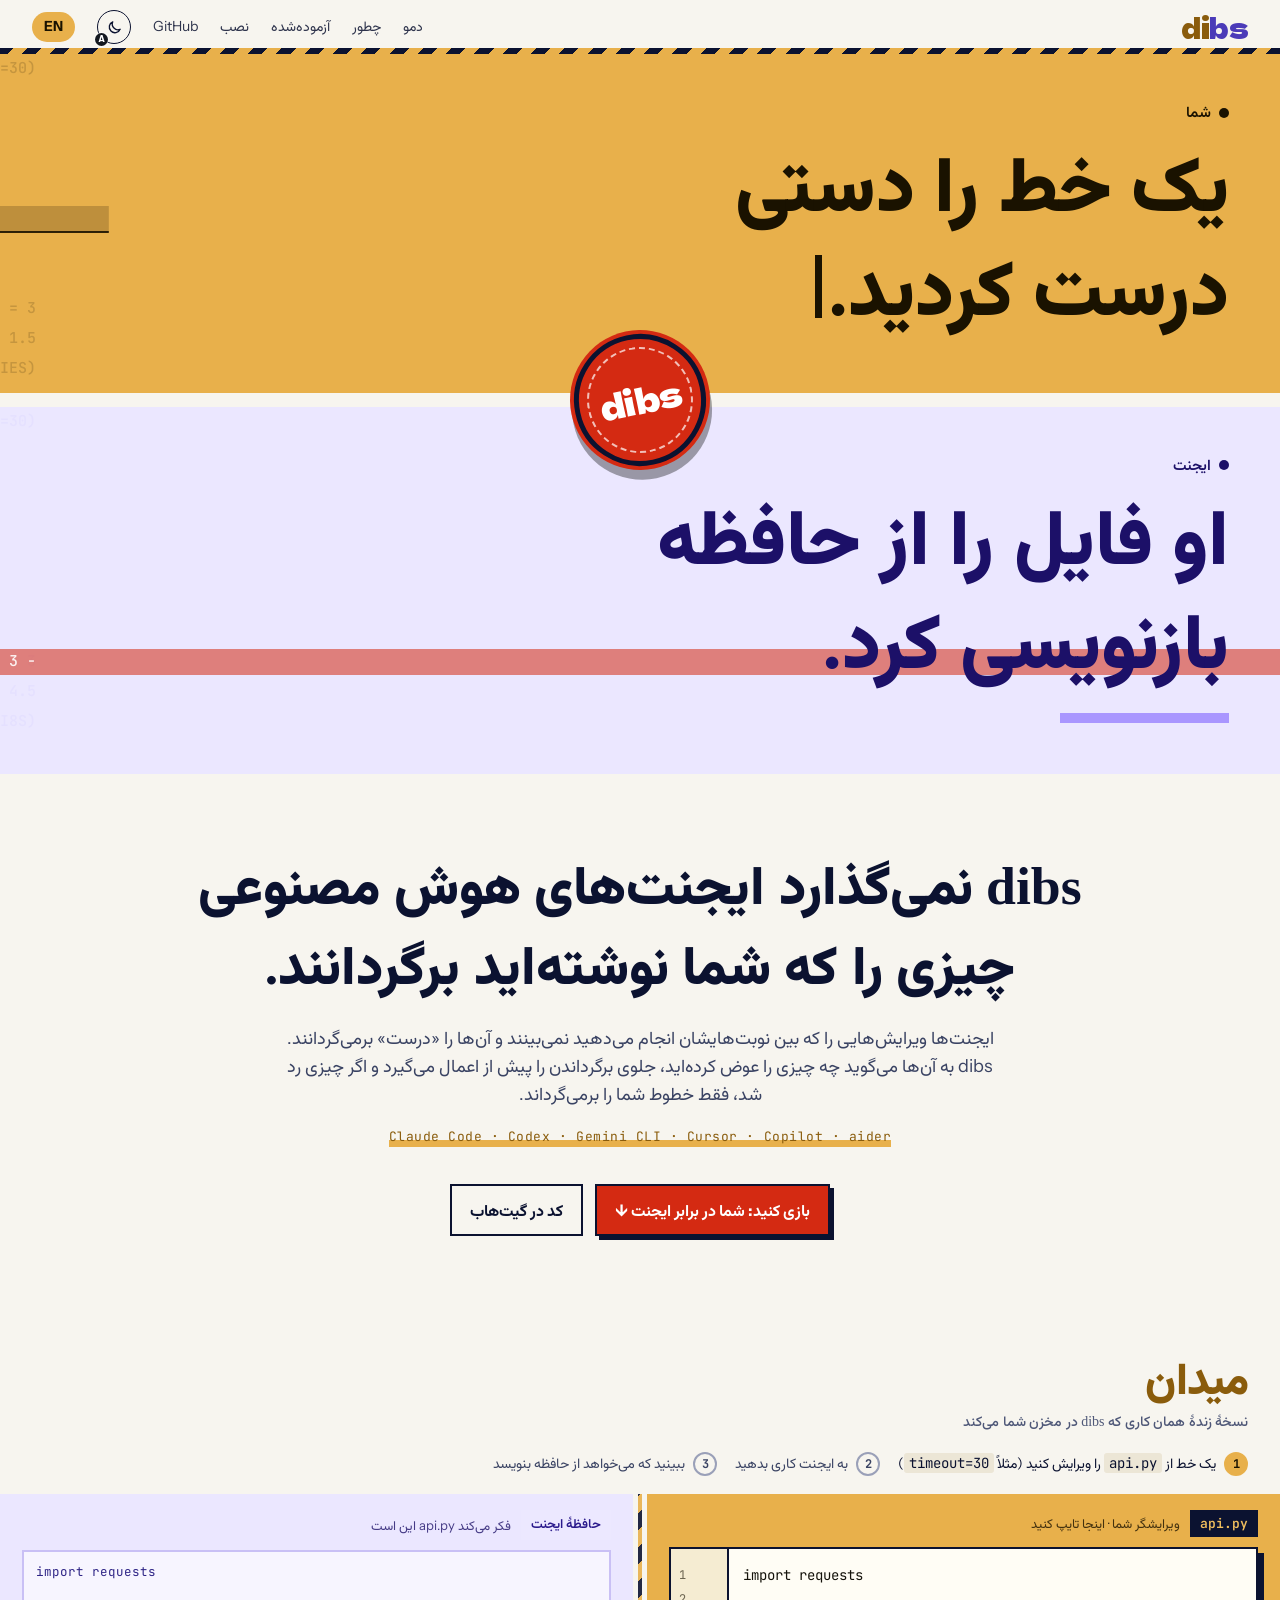
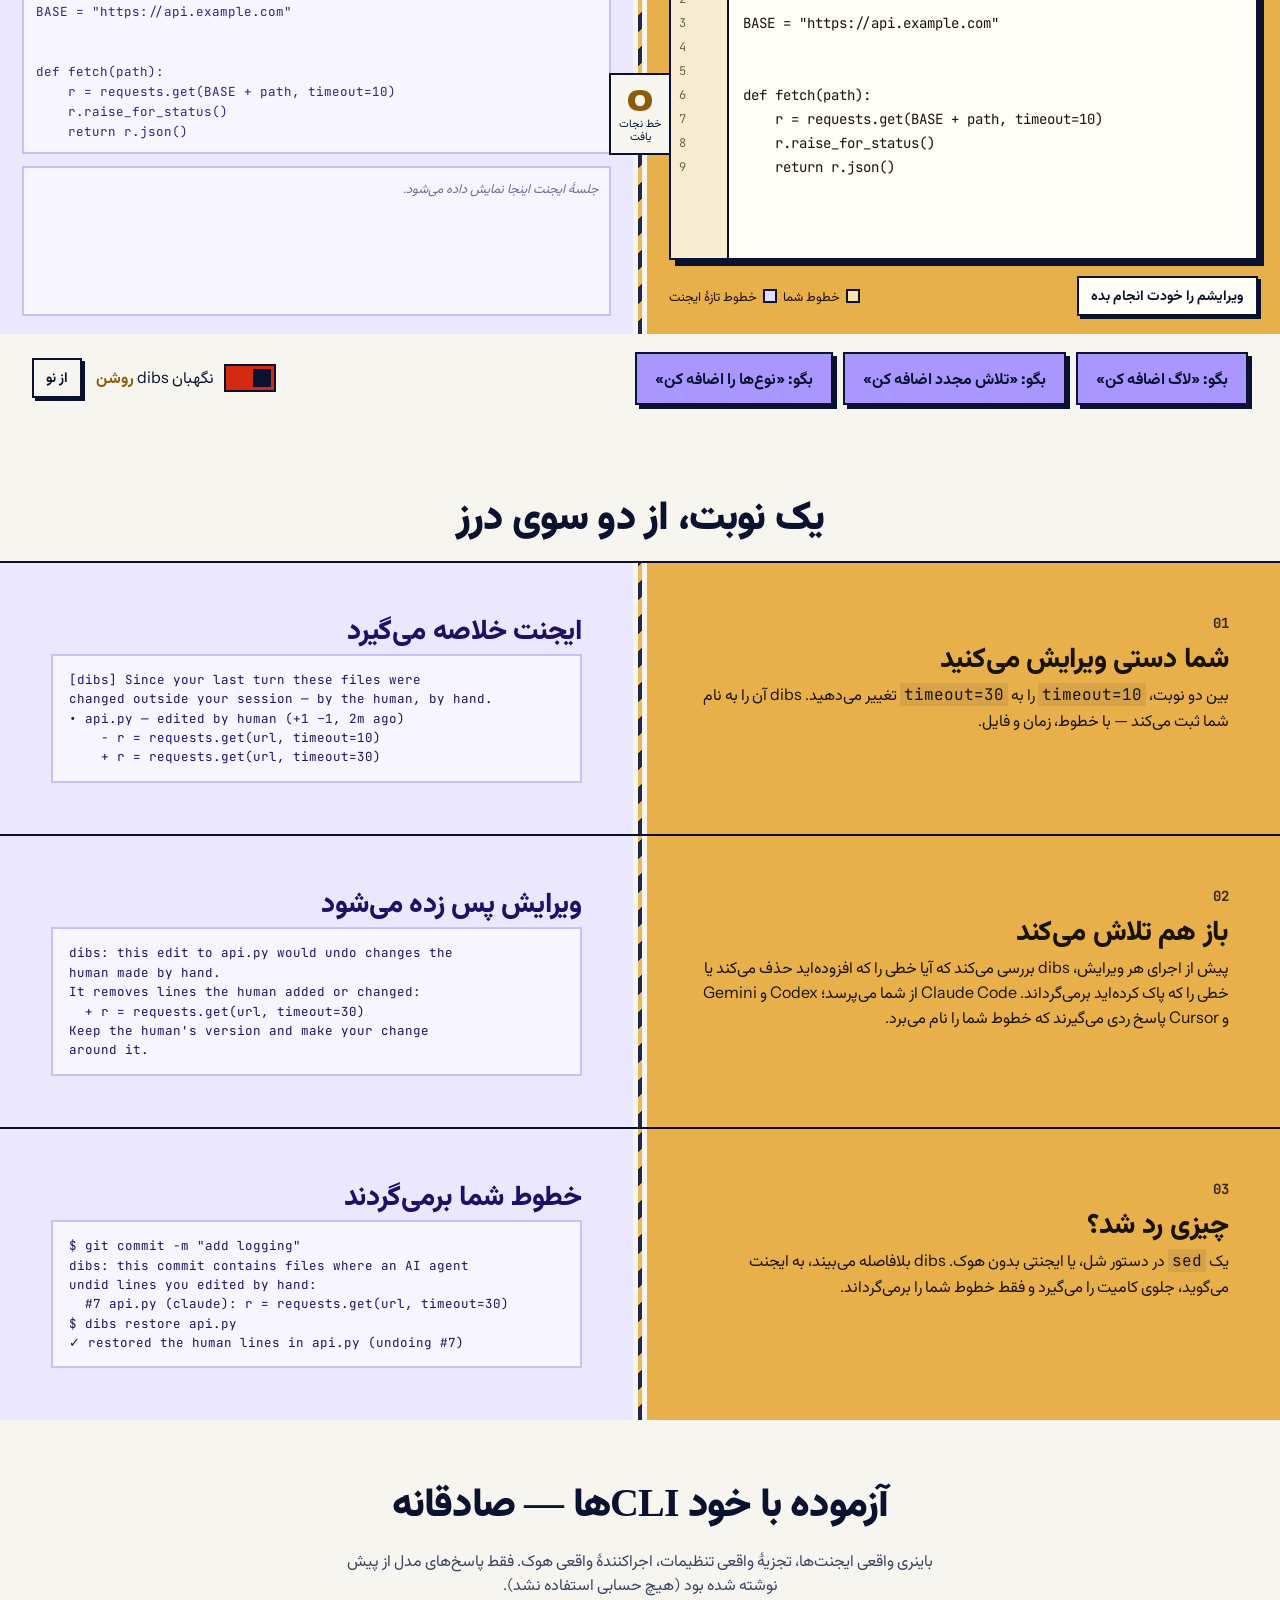
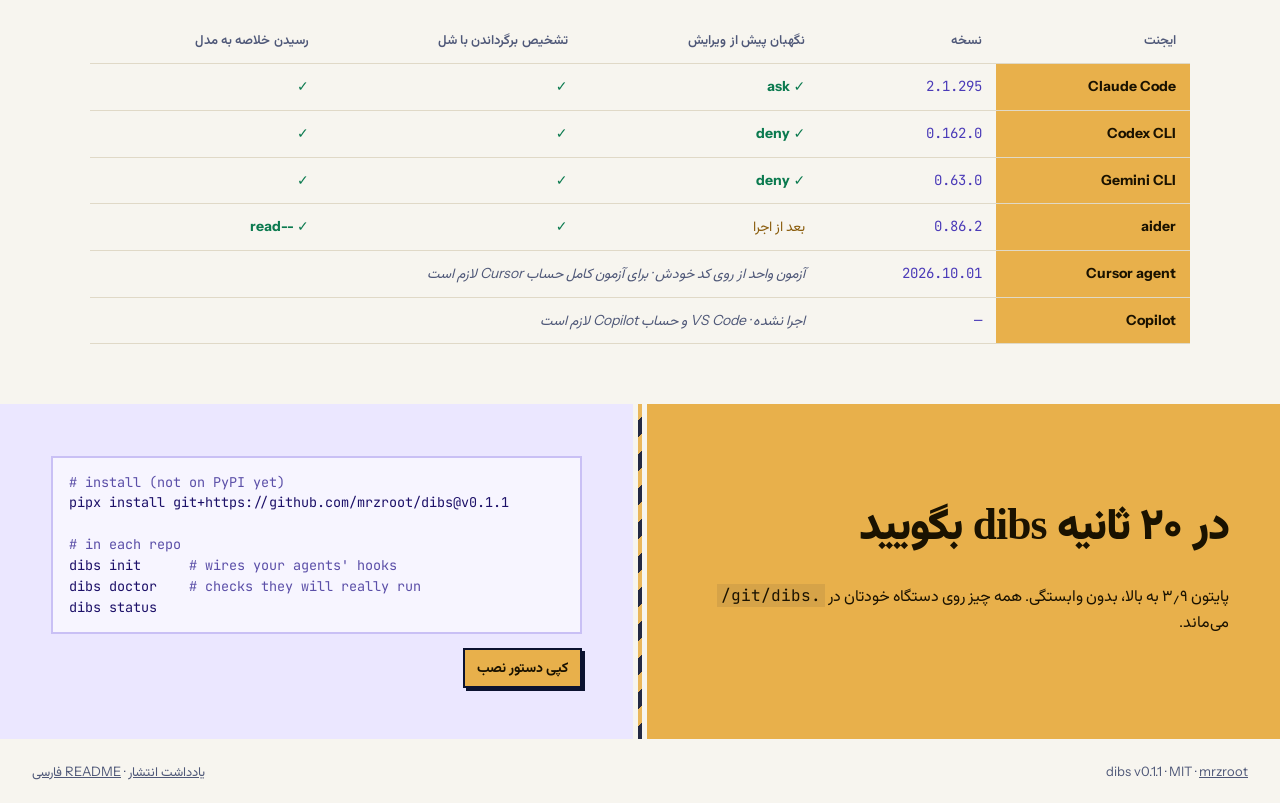
==== commit 38fe9c3f: "Fix accessibility: language button name contains its visible label, scrollable code is keyboard-reac" ====
--- a/docs/index.html
+++ b/docs/index.html
@@ -75,7 +75,7 @@
 </section>
 
 <section id="arena" class="arena" aria-labelledby="arena-h">
-  <h2 id="arena-h" class="arena-h"><span data-i="arena_h">The arena</span> <small data-i="arena_sub">a browser simulation of how dibs reacts; the agent's edits are scripted</small></h2>
+  <h2 id="arena-h" class="arena-h"><span data-i="arena_h">The arena</span> <small data-i="arena_sub">a real-time copy of what dibs does in your repo</small></h2>
   <ol class="steps">
     <li data-step="1"><b>1</b> <span data-i="step1">Edit a line in <code>api.py</code> (try <code>timeout=30</code>)</span></li>
     <li data-step="2"><b>2</b> <span data-i="step2">Give the agent a task</span></li>
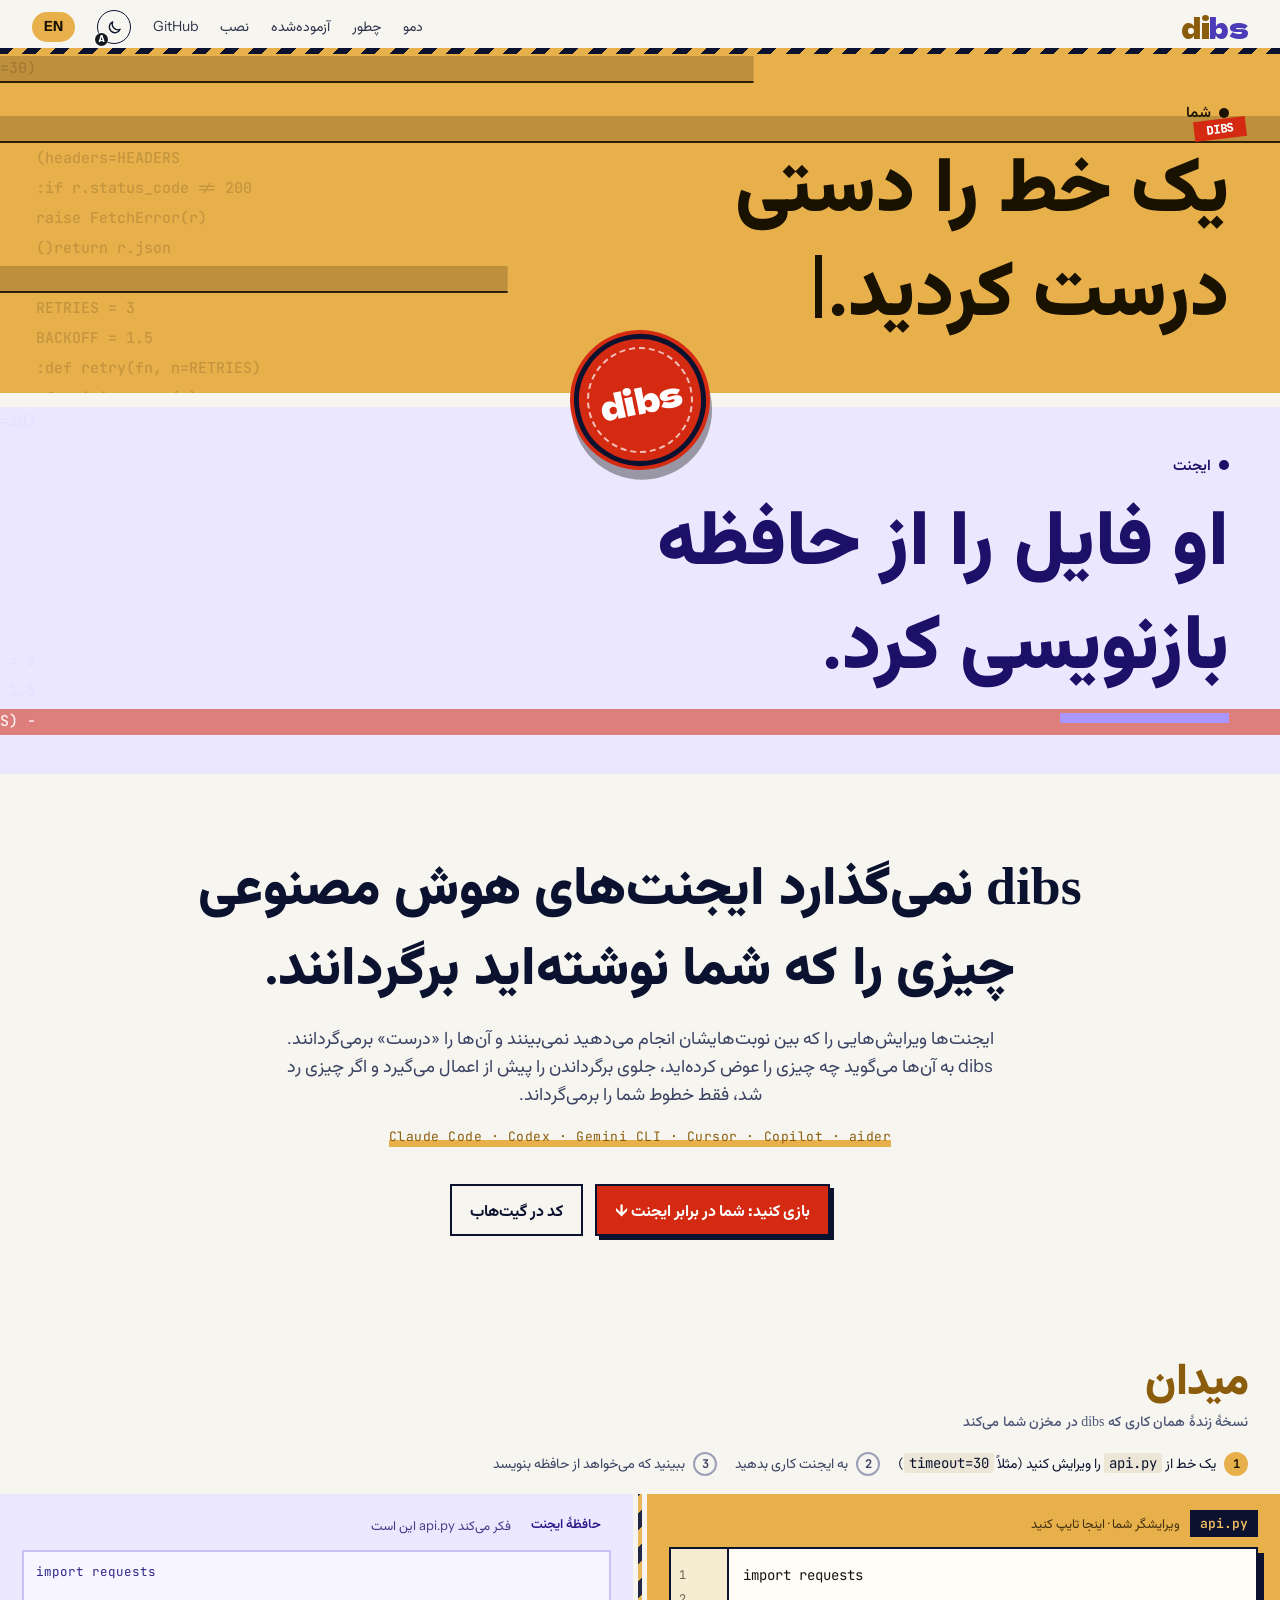
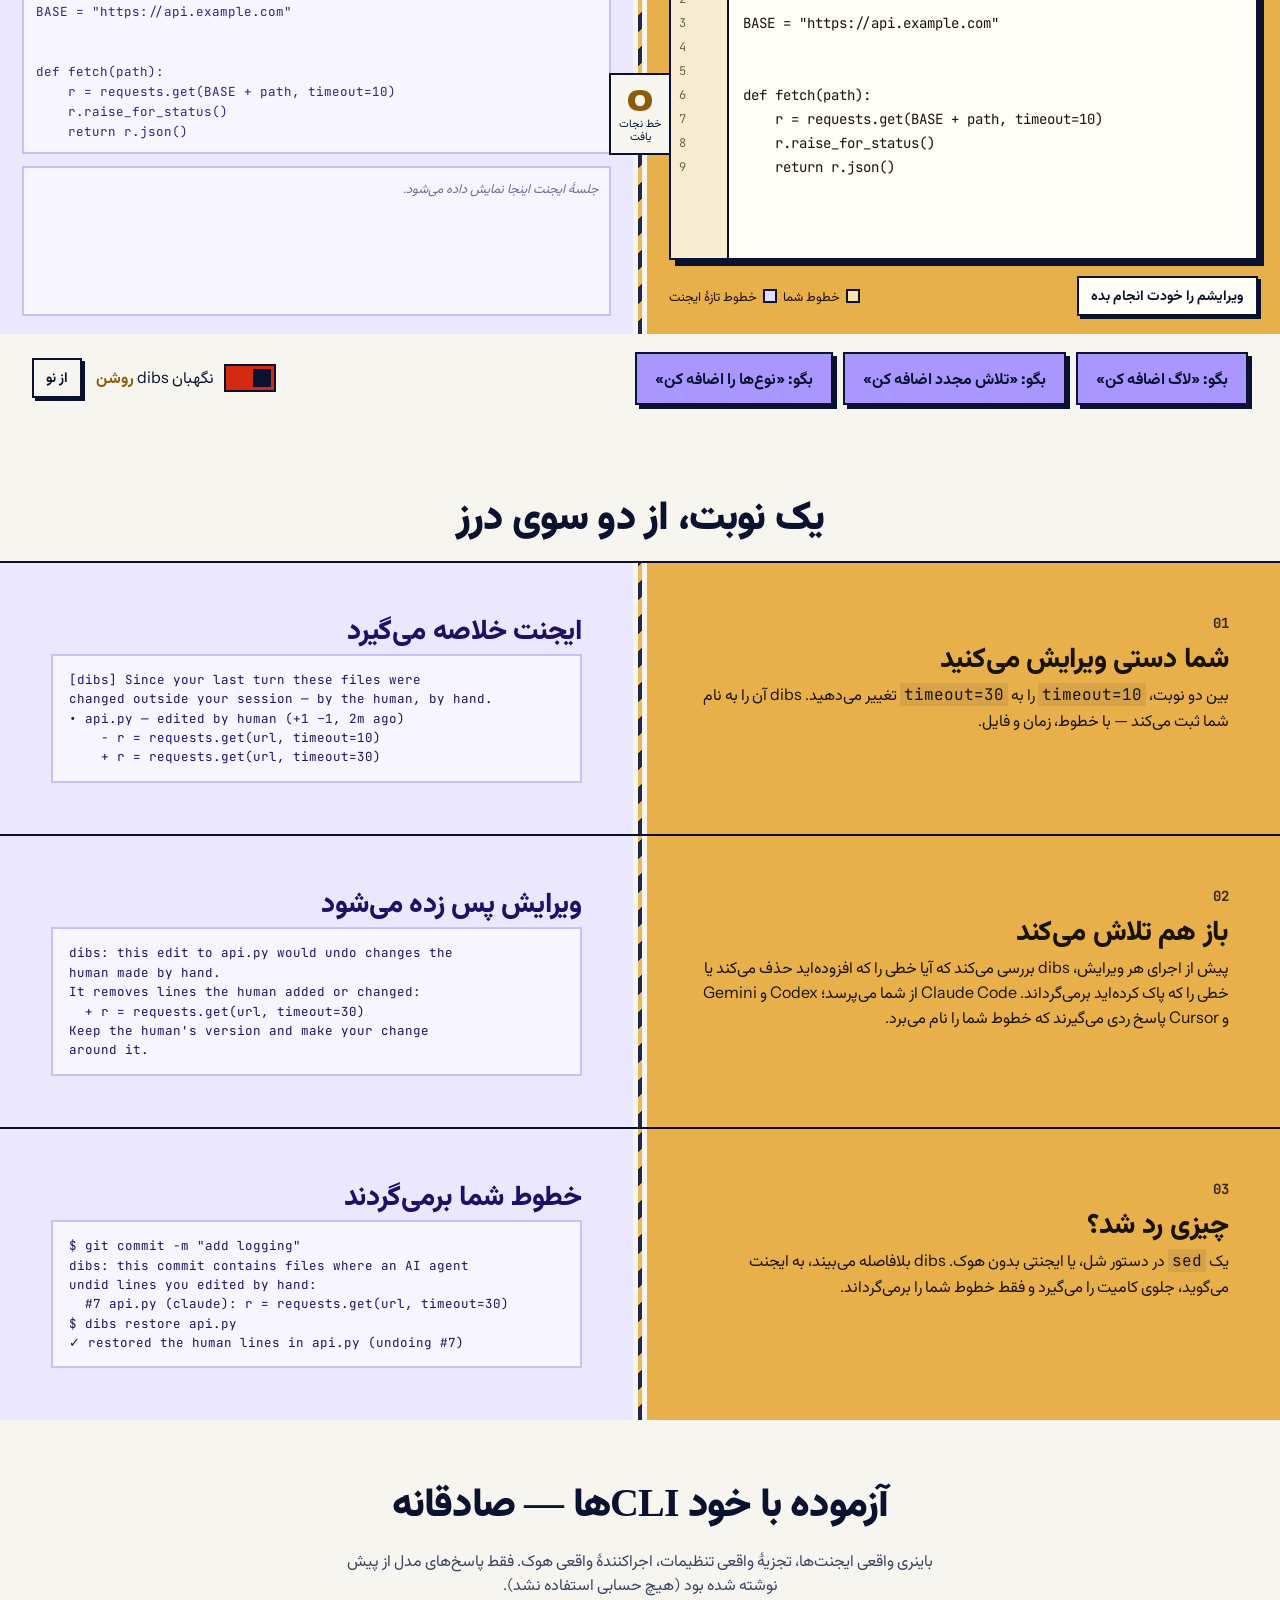
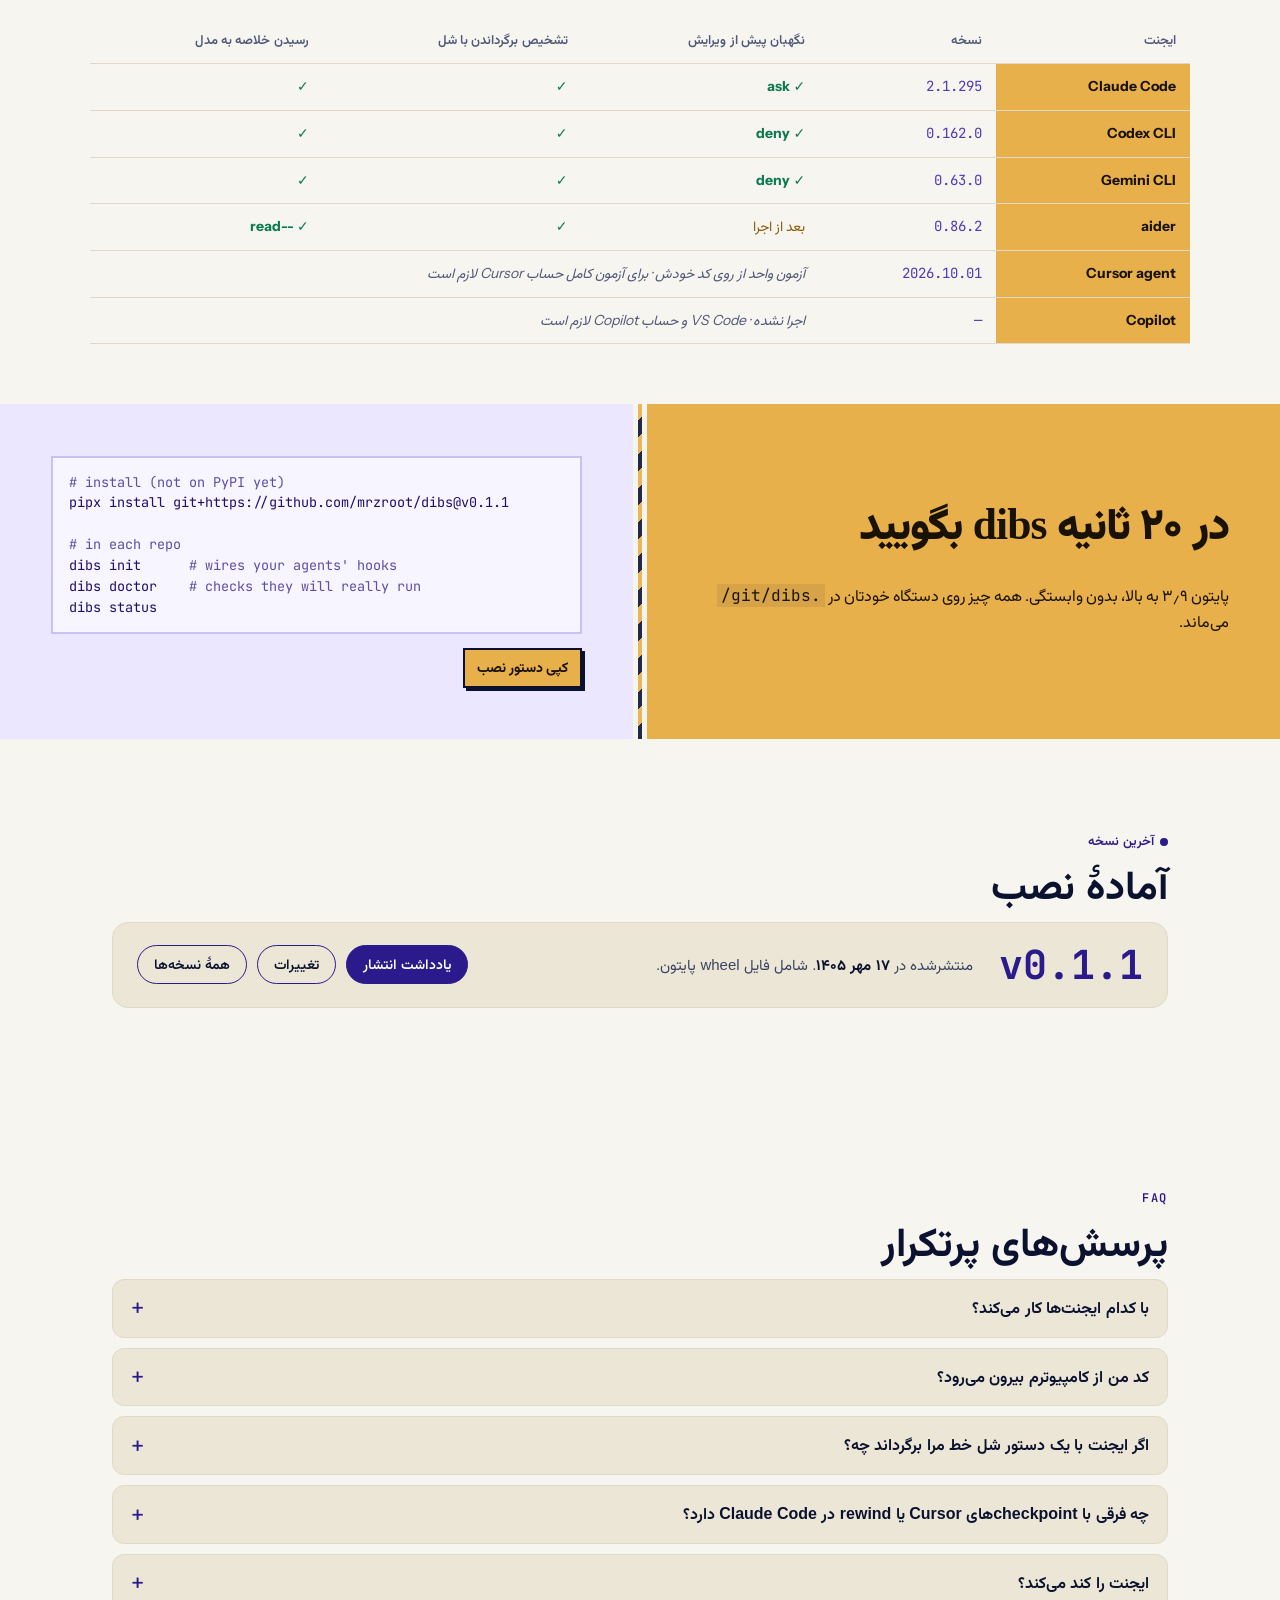
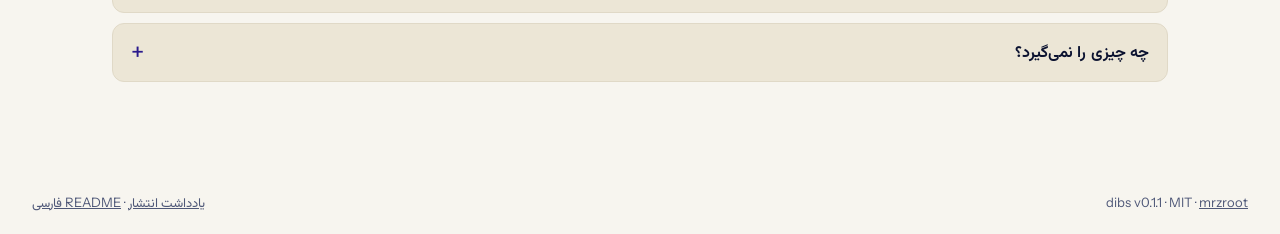
==== commit 88721a9c: "Show the real latest release and answer common questions in an FAQ" ====
--- a/docs/index.html
+++ b/docs/index.html
@@ -36,7 +36,9 @@
 html[data-theme=dark] .pitch .btn:not(.btn-line):not(.btn-stamp),html[data-theme=dark] .controls .btn:not(.task){box-shadow:4px 4px 0 rgba(236,239,247,.5)}
 .beat .n{opacity:.85}
 </style>
-<link rel="stylesheet" href="identity.css"></head>
+<link rel="stylesheet" href="identity.css"><link rel="stylesheet" href="mx.css">
+<style id="mx-tokens">:root{--mx-acc:#2a1a8c;--mx-on-acc:#fff;--mx-fg:var(--on-seam);--mx-mut:var(--on-seam2);--mx-card:var(--seam-chip);--mx-line:var(--seam-line);--mx-mono:var(--mono)}html[data-theme=dark]{--mx-acc:#f0be5e;--mx-on-acc:#1a1200}@media (prefers-color-scheme:dark){html:not([data-theme]){--mx-acc:#f0be5e;--mx-on-acc:#1a1200}}.mx-sec>h2{font-family:var(--disp)}</style>
+</head>
 <body>
 <a class="skip" href="#arena" data-i="skip">Skip to the demo</a>
 
@@ -75,7 +77,7 @@
 </section>
 
 <section id="arena" class="arena" aria-labelledby="arena-h">
-  <h2 id="arena-h" class="arena-h"><span data-i="arena_h">The arena</span> <small data-i="arena_sub">a real-time copy of what dibs does in your repo</small></h2>
+  <h2 id="arena-h" class="arena-h"><span data-i="arena_h">The arena</span> <small data-i="arena_sub">a browser simulation of how dibs reacts; the agent's edits are scripted</small></h2>
   <ol class="steps">
     <li data-step="1"><b>1</b> <span data-i="step1">Edit a line in <code>api.py</code> (try <code>timeout=30</code>)</span></li>
     <li data-step="2"><b>2</b> <span data-i="step2">Give the agent a task</span></li>
@@ -199,6 +201,12 @@
     <button class="btn btn-small copy" id="copy" type="button" data-i="copy">Copy install command</button>
   </div>
 </section>
+
+<!-- mx: latest release (real tag; refreshed from the GitHub API when online) -->
+<section class="mx mx-sec" id="release" aria-labelledby="mx-rel-h"><span class="mx-kick"><span class="mx-live" aria-hidden="true"></span><span lang="en">Latest release</span><span lang="fa">آخرین نسخه</span></span><h2 id="mx-rel-h"><span lang="en">Ready to install</span><span lang="fa">آمادهٔ نصب</span></h2><div class="mx-rel" data-repo="dibs" data-mx><div class="mx-ver" data-mx-ver>v0.1.1</div><div class="mx-meta"><span lang="en">Published <b data-mx-date data-iso="2026-10-09T14:49:00Z" lang="en">2026-10-09</b>. Includes Python wheel.</span><span lang="fa">منتشرشده در <b data-mx-date data-iso="2026-10-09T14:49:00Z" lang="fa">2026-10-09</b>. شامل فایل wheel پایتون.</span></div><div class="mx-btns"><a class="mx-btn p" data-mx-link href="https://github.com/mrzroot/dibs/releases/tag/v0.1.1"><span lang="en">Release notes</span><span lang="fa">یادداشت انتشار</span></a><a class="mx-btn" href="https://github.com/mrzroot/dibs/blob/main/CHANGELOG.md"><span lang="en">Changelog</span><span lang="fa">تغییرات</span></a><a class="mx-btn" href="https://github.com/mrzroot/dibs/releases"><span lang="en">All releases</span><span lang="fa">همهٔ نسخه‌ها</span></a></div></div></section>
+
+<!-- mx: FAQ (answers from the README) -->
+<section class="mx mx-sec" id="faq" aria-labelledby="mx-faq-h"><span class="mx-kick">FAQ</span><h2 id="mx-faq-h"><span lang="en">Questions people ask</span><span lang="fa">پرسش‌های پرتکرار</span></h2><div class="mx-faq" data-mx><details><summary><span lang="en">Which agents does it work with?</span><span lang="fa">با کدام ایجنت‌ها کار می‌کند؟</span></summary><div class="mx-ans"><span lang="en">Claude Code, Codex, Gemini CLI, Cursor, Copilot and aider, through each agent's own hooks. Run <code>dibs doctor</code> after you upgrade an agent; it checks that the hooks still fire.</span><span lang="fa">Claude Code، Codex، Gemini CLI، Cursor، Copilot و aider، از راه هوک‌های خود هر ایجنت. بعد از به‌روزرسانی هر ایجنت، <code>dibs doctor</code> را اجرا کنید تا مطمئن شوید هوک‌ها هنوز کار می‌کنند.</span></div></details><details><summary><span lang="en">Does my code leave my machine?</span><span lang="fa">کد من از کامپیوترم بیرون می‌رود؟</span></summary><div class="mx-ans"><span lang="en">No. The journal lives in <code>.git/dibs/</code> (or <code>.dibs/</code> outside git). It is never committed and nothing is sent anywhere.</span><span lang="fa">نه. دفتر ثبت در <code>.git/dibs/</code> (یا بیرون از گیت در <code>.dibs/</code>) می‌ماند، هیچ‌وقت کامیت نمی‌شود و چیزی به جایی فرستاده نمی‌شود.</span></div></details><details><summary><span lang="en">What if the agent reverts my line with a shell command?</span><span lang="fa">اگر ایجنت با یک دستور شل خط مرا برگرداند چه؟</span></summary><div class="mx-ans"><span lang="en">dibs checks after every command. A revert done with <code>sed</code>, <code>cat &gt;</code> or a script is reported to the agent, shown in <code>dibs status</code> and stopped at <code>git commit</code>. <code>dibs restore FILE</code> puts back only your lines.</span><span lang="fa">dibs بعد از هر دستور بررسی می‌کند. برگرداندنی که با <code>sed</code>، <code>cat &gt;</code> یا یک اسکریپت انجام شود به ایجنت گزارش می‌شود، در <code>dibs status</code> دیده می‌شود و پشت <code>git commit</code> می‌ماند. <code>dibs restore FILE</code> فقط خط‌های شما را برمی‌گرداند.</span></div></details><details><summary><span lang="en">How is it different from Cursor checkpoints or Claude Code rewind?</span><span lang="fa">چه فرقی با checkpointهای Cursor یا rewind در Claude Code دارد؟</span></summary><div class="mx-ans"><span lang="en">Those roll a whole file back after the damage, inside one tool. dibs tries to stop the revert before it lands, works with six agents, and its restore keeps the agent's other work.</span><span lang="fa">آن‌ها بعد از خرابی، کل فایل را عقب می‌برند و فقط داخل یک ابزار. dibs سعی می‌کند جلوی برگرداندن را پیش از اتفاق بگیرد، با شش ایجنت کار می‌کند و هنگام بازگردانی، بقیهٔ کار ایجنت را نگه می‌دارد.</span></div></details><details><summary><span lang="en">Will it slow my agent down?</span><span lang="fa">ایجنت را کند می‌کند؟</span></summary><div class="mx-ans"><span lang="en">Barely. On a 30,000-file repository <code>dibs init</code> takes about 1.2 s and each hook 0.1–0.4 s. Files over 2 MB and binaries are tracked by hash only.</span><span lang="fa">تقریباً نه. در مخزنی با ۳۰ هزار فایل، <code>dibs init</code> حدود ۱٫۲ ثانیه و هر هوک ۰٫۱ تا ۰٫۴ ثانیه طول می‌کشد. فایل‌های بزرگ‌تر از ۲ مگابایت و فایل‌های باینری فقط با هش دنبال می‌شوند.</span></div></details><details><summary><span lang="en">What does it not catch?</span><span lang="fa">چه چیزی را نمی‌گیرد؟</span></summary><div class="mx-ans"><span lang="en">If you edit a file while an agent's shell command is running, that edit is counted as the agent's. Matching is by whole lines and ignores whitespace, so a line rewritten into something new is not a “revert”.</span><span lang="fa">اگر وقتی دستور شل ایجنت در حال اجراست فایلی را ویرایش کنید، آن تغییر به حساب ایجنت نوشته می‌شود. مقایسه خط‌به‌خط است و فاصله‌ها را نادیده می‌گیرد؛ پس خطی که به چیز تازه‌ای بازنویسی شود «برگرداندن» حساب نمی‌شود.</span></div></details></div></section>
 </main>
 
 <footer class="foot">
@@ -236,5 +244,6 @@
 window.addEventListener('pageshow',function(e){if(e.persisted)apply(get(),false)});
 if(window.MutationObserver)new MutationObserver(sync).observe(d,{attributes:true,attributeFilter:['data-lang','lang']});
 /* normalise whatever the boot script set */apply(get(),false)})();</script>
-<script src="fx.js" defer></script></body>
+<script src="fx.js" defer></script><script src="mx.js" defer></script>
+</body>
 </html>
--- a/docs/mx.css
+++ b/docs/mx.css
@@ -0,0 +1,73 @@
+/* mx kit: shared landing-page parts (one-sentence intro, animated steps, release card, FAQ, copy buttons).
+   Colours come from the page through --mx-* tokens, so each page keeps its own identity. */
+.mx{--a:var(--mx-acc,#c2410c);--at:var(--mx-acc-t,var(--a));--fg:var(--mx-fg,currentColor);--mut:var(--mx-mut,color-mix(in srgb,currentColor 65%,transparent));--card:var(--mx-card,color-mix(in srgb,currentColor 5%,transparent));--ln:var(--mx-line,color-mix(in srgb,currentColor 18%,transparent));--r:var(--mx-r,16px);--mono:var(--mx-mono,ui-monospace,SFMono-Regular,Menlo,Consolas,monospace);color:var(--fg);position:relative}
+html:not([lang|=fa]) .mx [lang=fa],html[lang|=fa] .mx [lang=en]{display:none!important}
+.mx [lang=fa]{font-family:var(--mx-fa,Vazirmatn,Tahoma,sans-serif);letter-spacing:0}
+.mx-sec{max-width:var(--mx-max,1120px);margin-inline:auto;padding:clamp(44px,7vw,88px) clamp(18px,4vw,32px);box-sizing:border-box}
+.mx-sec>h2{margin:0 0 .35em;font-size:clamp(26px,3.6vw,40px);line-height:1.15}
+.mx-sub{margin:0 0 26px;color:var(--mut);max-width:62ch;line-height:1.7}
+.mx-kick{display:inline-block;font:600 12px/1 var(--mono);letter-spacing:.14em;text-transform:uppercase;color:var(--at);margin-bottom:12px}
+.mx [lang=fa].mx-kick,.mx-kick [lang=fa]{letter-spacing:0;font-size:13px}
+/* one sentence */
+.mx-one{padding-block:clamp(26px,4vw,44px)}
+.mx-one p{margin:0;font-size:clamp(19px,2.4vw,27px);line-height:1.6;max-width:46ch}
+.mx-one mark{color:inherit;background:linear-gradient(transparent 60%,color-mix(in srgb,var(--a) 38%,transparent) 0) no-repeat 0 0/0% 100%;transition:background-size 1.1s cubic-bezier(.2,.8,.2,1) .25s;padding-inline:.08em}
+html[dir=rtl] .mx-one mark{background-position:100% 0}
+.mx-in mark,html:not(.mx-js) .mx-one mark{background-size:100% 100%}
+/* reveal */
+html.mx-js [data-mx]{opacity:0;transform:translateY(18px);transition:opacity .7s ease,transform .7s cubic-bezier(.2,.8,.2,1)}
+html.mx-js [data-mx].mx-in{opacity:1;transform:none}
+/* animated steps: works on any existing list/grid of steps */
+.mx-steps{position:relative}
+html.mx-js .mx-steps>*{opacity:0;transform:translateY(22px) scale(.98);transition:opacity .6s ease calc(var(--i,0)*120ms),transform .6s cubic-bezier(.2,.8,.2,1) calc(var(--i,0)*120ms),box-shadow .4s ease,outline-color .4s ease}
+html.mx-js .mx-steps.mx-in>*{opacity:1;transform:none}
+.mx-steps>*{outline:2px solid transparent;outline-offset:4px;border-radius:var(--mx-step-r,inherit)}
+html.mx-js .mx-steps.mx-in>.mx-on{outline-color:color-mix(in srgb,var(--mx-acc,#c2410c) 70%,transparent);transform:translateY(-4px);box-shadow:0 14px 34px -18px color-mix(in srgb,var(--mx-acc,#c2410c) 80%,transparent)}
+.mx-prog{height:3px;border-radius:3px;background:color-mix(in srgb,var(--mx-acc,#c2410c) 18%,transparent);margin:0 0 18px;overflow:hidden}
+.mx-prog i{display:block;height:100%;width:0;background:var(--mx-acc,#c2410c);transition:width .6s cubic-bezier(.2,.8,.2,1)}
+/* own steps (for pages that had none) */
+.mx-flow{list-style:none;margin:0;padding:0;display:grid;grid-template-columns:repeat(auto-fit,minmax(210px,1fr));gap:16px;counter-reset:s}
+.mx-flow li{counter-increment:s;background:var(--card);border:1px solid var(--ln);border-radius:var(--r);padding:20px 20px 18px;position:relative}
+.mx-flow li::before{content:counter(s,var(--mx-counter,decimal));display:grid;place-items:center;width:34px;height:34px;border-radius:50%;background:var(--a);color:var(--mx-on-acc,#fff);font:700 15px/1 var(--mono);margin-bottom:12px}
+.mx-flow h3{margin:0 0 6px;font-size:18px}.mx-flow p{margin:0;color:var(--mut);line-height:1.65;font-size:15px}
+/* release card */
+.mx-rel{display:grid;grid-template-columns:auto 1fr auto;gap:18px 26px;align-items:center;background:var(--card);border:1px solid var(--ln);border-radius:var(--r);padding:22px 24px;overflow:hidden;position:relative}
+.mx-rel::after{content:"";position:absolute;inset:0;background:linear-gradient(100deg,transparent 40%,color-mix(in srgb,var(--a) 14%,transparent) 50%,transparent 60%);transform:translateX(-100%);animation:mx-shine 5.5s ease-in-out 1.2s infinite;pointer-events:none}
+@keyframes mx-shine{0%,60%{transform:translateX(-100%)}100%{transform:translateX(100%)}}
+.mx-ver{font:700 clamp(28px,4vw,40px)/1 var(--mono);color:var(--at);direction:ltr;unicode-bidi:isolate}
+.mx-meta a{color:var(--at)}.mx-meta{color:var(--mut);line-height:1.7;font-size:15px}.mx-meta b{color:var(--fg)}
+.mx-btns{display:flex;flex-wrap:wrap;gap:10px}
+.mx-btn{display:inline-flex;align-items:center;gap:6px;padding:10px 16px;border-radius:999px;border:1.5px solid var(--a);color:var(--fg);text-decoration:none;font-weight:600;font-size:14px;line-height:1.2;transition:background-color .2s,color .2s,transform .2s}
+.mx-btn.p{background:var(--a);color:var(--mx-on-acc,#fff)}
+.mx-btn:hover{transform:translateY(-2px)}.mx-btn:focus-visible{outline:2px solid var(--a);outline-offset:3px}
+.mx-live{display:inline-block;width:8px;height:8px;border-radius:50%;background:var(--a);margin-inline-end:6px;vertical-align:middle;animation:mx-pulse 2s ease-out infinite}
+@keyframes mx-pulse{0%{box-shadow:0 0 0 0 color-mix(in srgb,var(--a) 60%,transparent)}100%{box-shadow:0 0 0 10px transparent}}
+@media (max-width:720px){.mx-rel{grid-template-columns:1fr}}
+/* install with copy */
+.mx-cmd{display:flex;align-items:stretch;border:1px solid var(--ln);border-radius:12px;overflow:hidden;background:var(--mx-code-bg,color-mix(in srgb,currentColor 7%,transparent));direction:ltr;margin:0 0 12px}
+.mx-cmd code{flex:1;min-width:0;padding:12px 14px;font:14px/1.5 var(--mono);white-space:pre;overflow-x:auto;color:var(--mx-code-fg,inherit)}
+.mx-copy{all:unset;cursor:pointer;padding:0 16px;font:600 13px/1 var(--mono);background:color-mix(in srgb,var(--a) 16%,transparent);color:var(--fg);display:grid;place-items:center;min-width:64px;transition:background-color .2s}
+.mx-copy:hover{background:color-mix(in srgb,var(--a) 30%,transparent)}.mx-copy:focus-visible{outline:2px solid var(--a);outline-offset:-3px}
+.mx-copy.ok{background:var(--a);color:var(--mx-on-acc,#fff)}
+/* simulation label */
+.mx-sim{display:inline-flex;align-items:center;gap:7px;padding:5px 12px;border-radius:999px;border:1px dashed var(--mx-acc,#c2410c);font-size:13px;line-height:1.3;color:inherit;background:color-mix(in srgb,var(--mx-acc,#c2410c) 9%,transparent);margin:6px 0 14px}
+.mx-sim::before{content:"";width:7px;height:7px;border-radius:50%;background:var(--mx-acc,#c2410c);animation:mx-pulse 2s ease-out infinite;flex:none}
+html:not([lang|=fa]) .mx-sim [lang=fa],html[lang|=fa] .mx-sim [lang=en]{display:none!important}
+/* FAQ */
+.mx-faq{display:grid;gap:10px}
+.mx-faq details{background:var(--card);border:1px solid var(--ln);border-radius:12px;padding:0 18px;transition:border-color .25s}
+.mx-faq details[open]{border-color:color-mix(in srgb,var(--a) 55%,transparent)}
+.mx-faq summary{cursor:pointer;list-style:none;padding:16px 0;font-weight:650;display:flex;gap:12px;align-items:center;justify-content:space-between}
+.mx-faq summary::-webkit-details-marker{display:none}
+.mx-faq summary::after{content:"+";font:400 22px/1 var(--mono);color:var(--at);transition:transform .3s;flex:none}
+.mx-faq details[open] summary::after{transform:rotate(45deg)}
+.mx-faq summary:focus-visible{outline:2px solid var(--a);outline-offset:4px;border-radius:6px}
+.mx-faq .mx-ans{padding:0 0 16px;color:var(--mut);line-height:1.75}
+.mx-faq details[open] .mx-ans{animation:mx-drop .35s ease}
+@keyframes mx-drop{from{opacity:0;transform:translateY(-6px)}}
+.mx code{font-family:var(--mono);font-size:.92em;direction:ltr;unicode-bidi:isolate}
+@media (prefers-reduced-motion:reduce){
+  .mx *,.mx *::before,.mx *::after,.mx-sim::before,.mx-steps>*{animation:none!important;transition:none!important}
+  html.mx-js [data-mx],html.mx-js .mx-steps>*{opacity:1!important;transform:none!important}
+  .mx-one mark{background-size:100% 100%}
+}
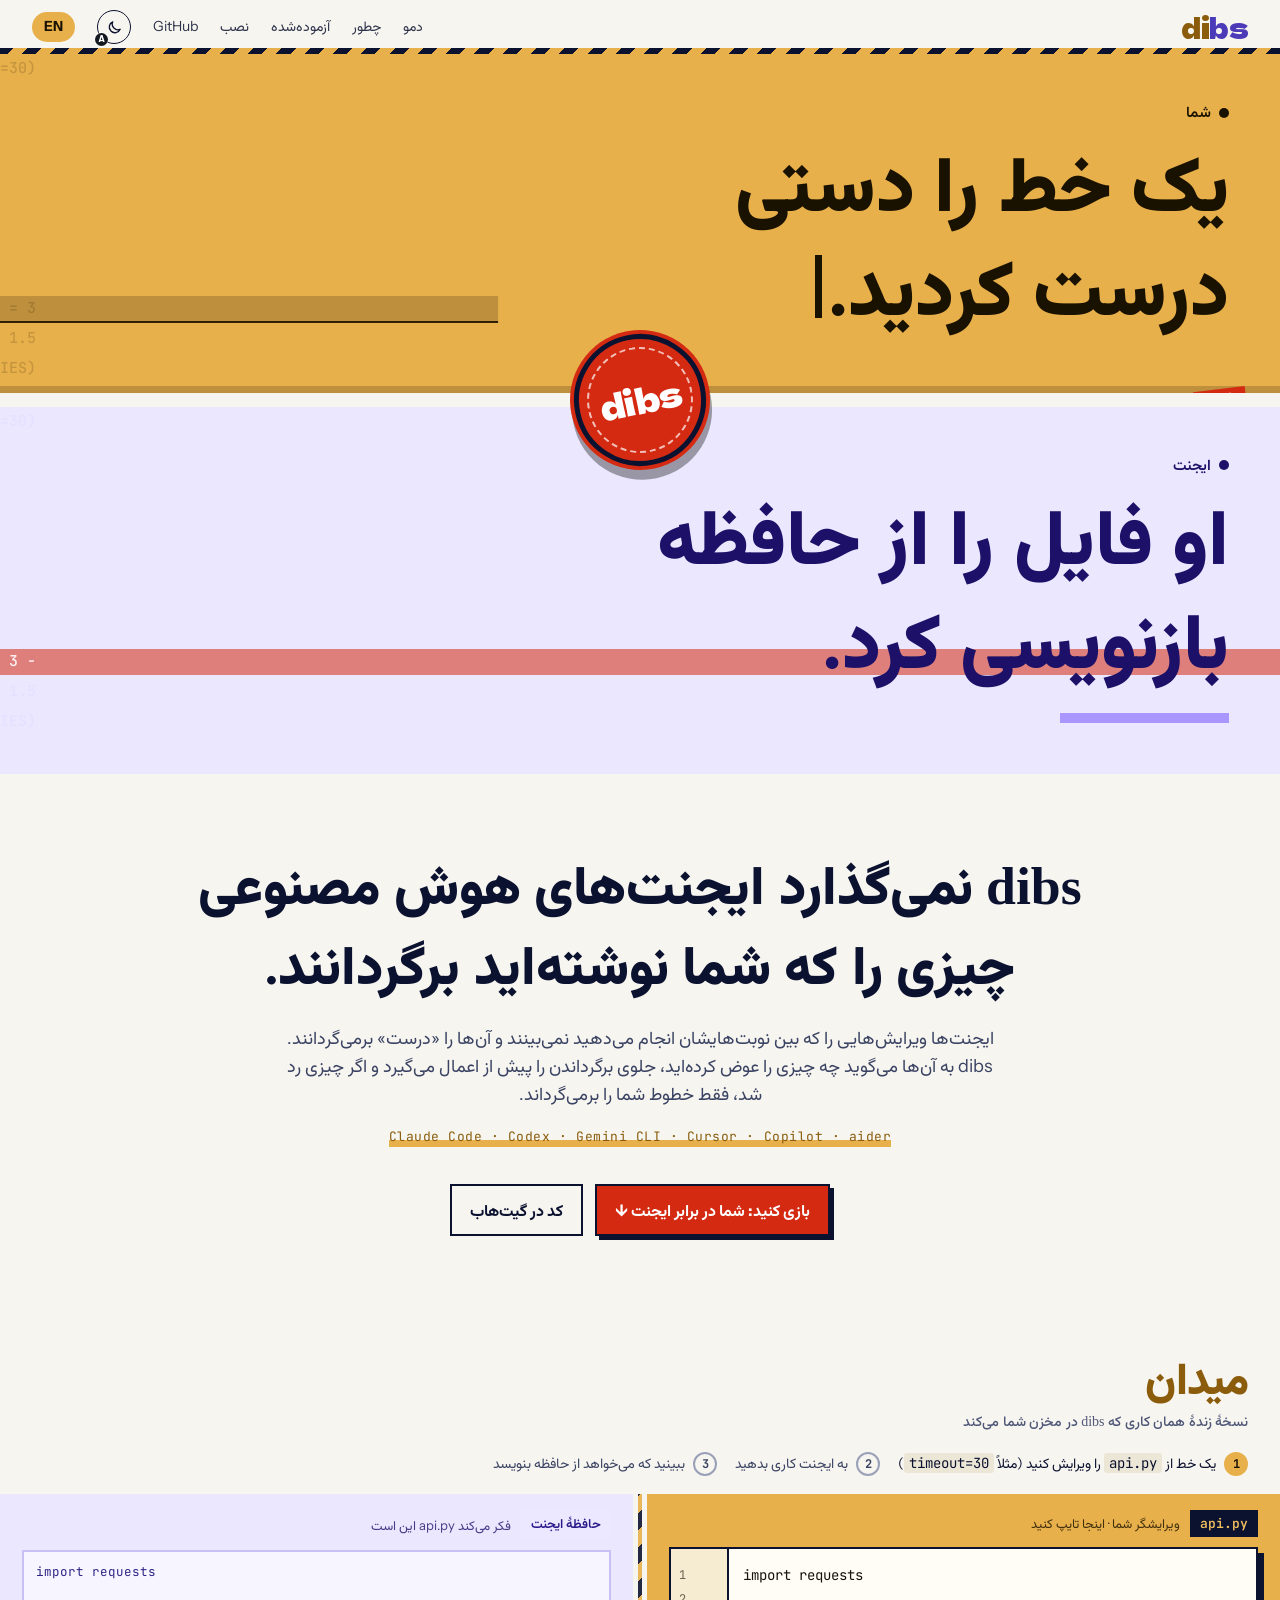
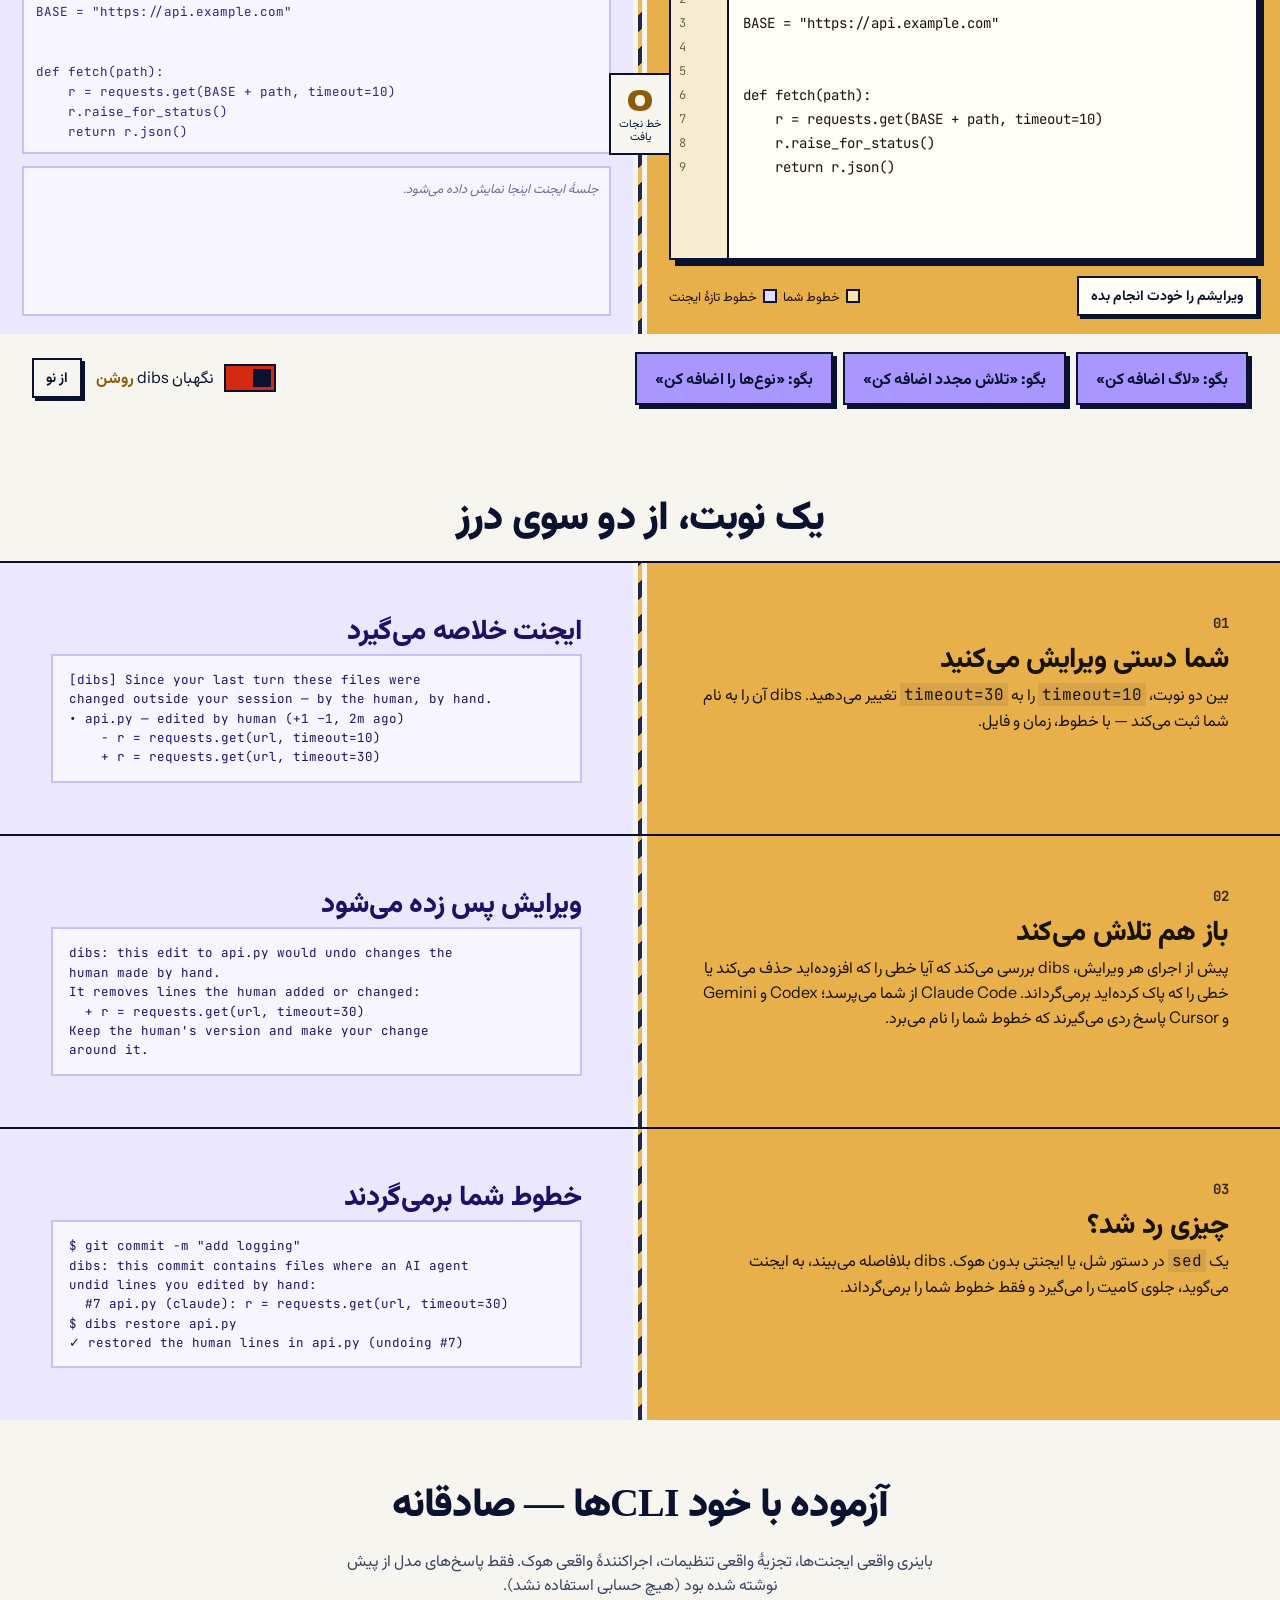
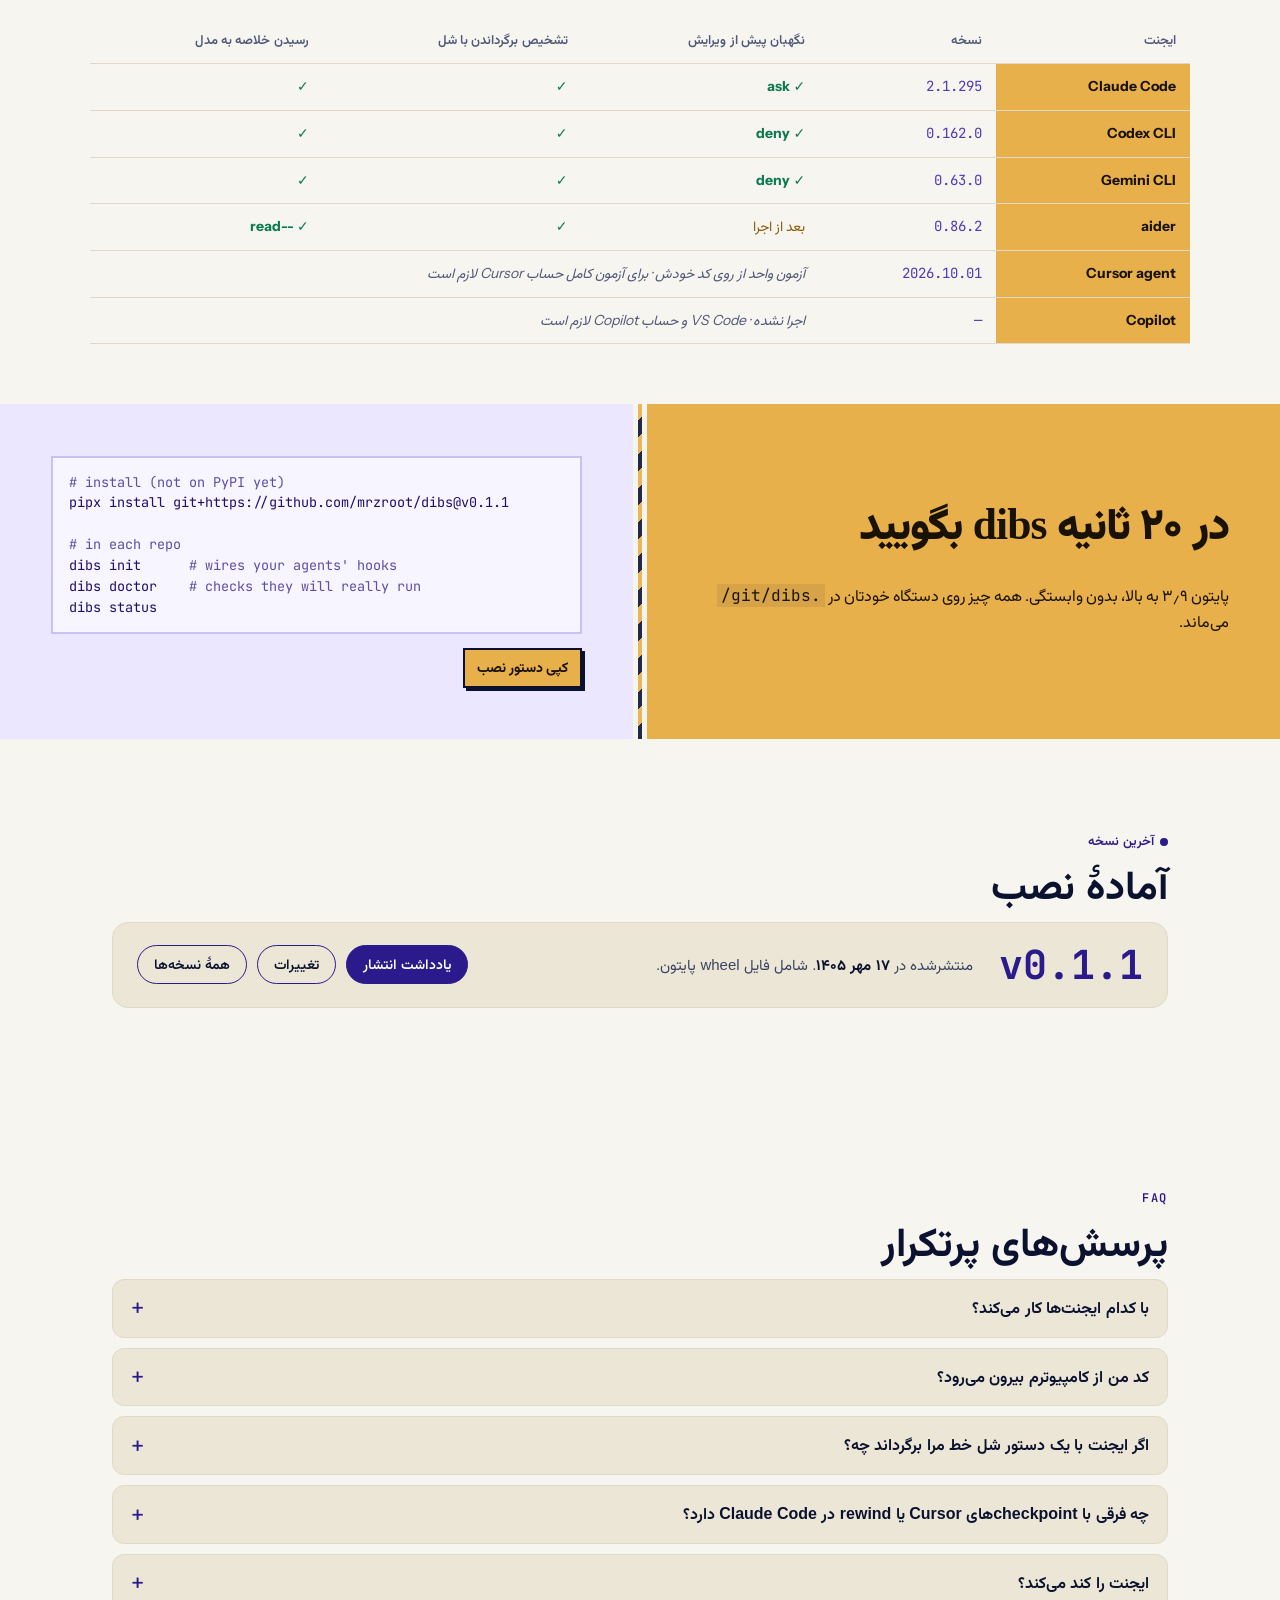
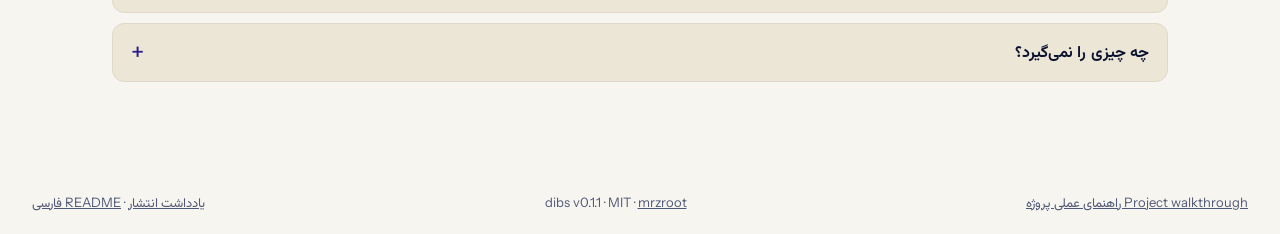
==== commit bb54ac3b: "Add bilingual dibs project walkthrough" ====
--- a/docs/index.html
+++ b/docs/index.html
@@ -210,6 +210,8 @@
 </main>
 
 <footer class="foot">
+  <a href="project-guide.html" style="text-decoration:underline"><span lang="en">Project walkthrough</span><span lang="fa"> راهنمای عملی پروژه</span></a>
+
   <span>dibs v0.1.1 · MIT · <a href="https://github.com/mrzroot">mrzroot</a></span>
   <span><a href="https://github.com/mrzroot/dibs/releases/tag/v0.1.1" data-i="release">Release notes</a> · <a href="https://github.com/mrzroot/dibs/blob/main/README.fa.md">README فارسی</a></span>
 </footer>
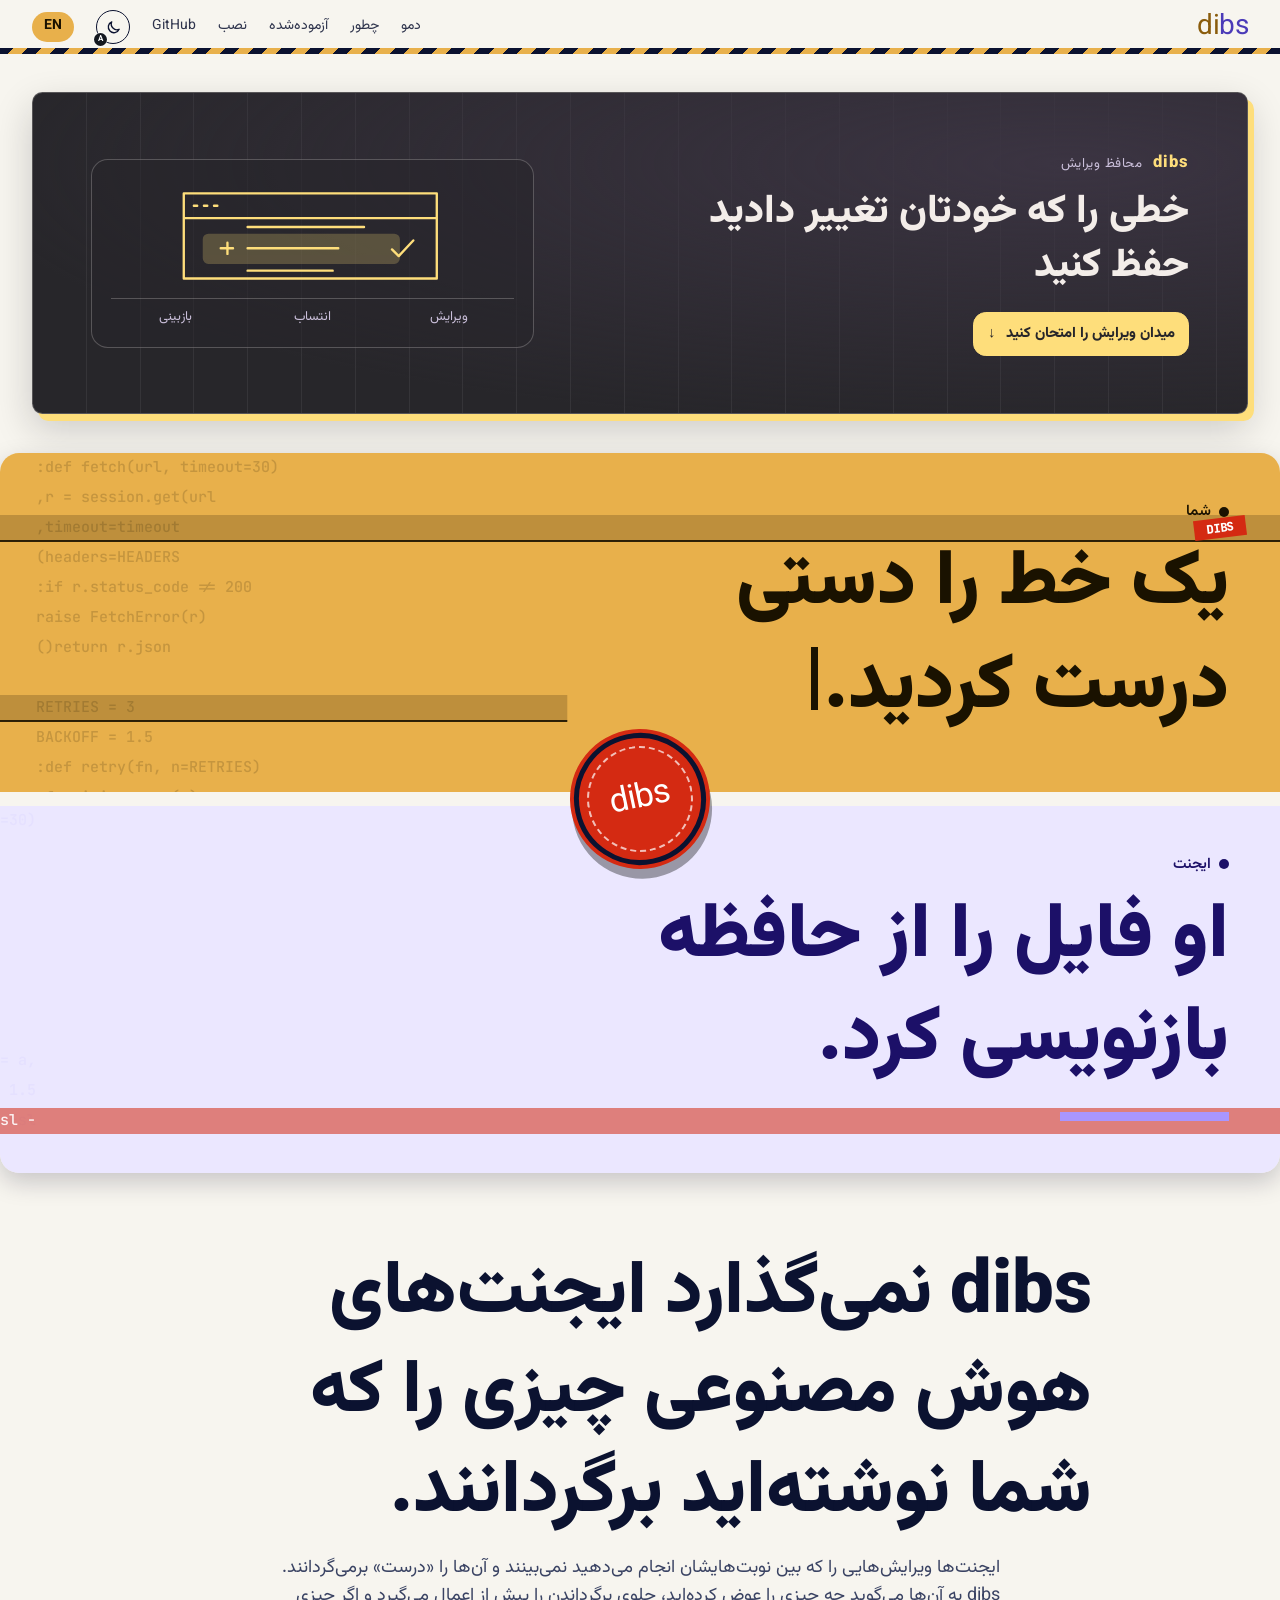
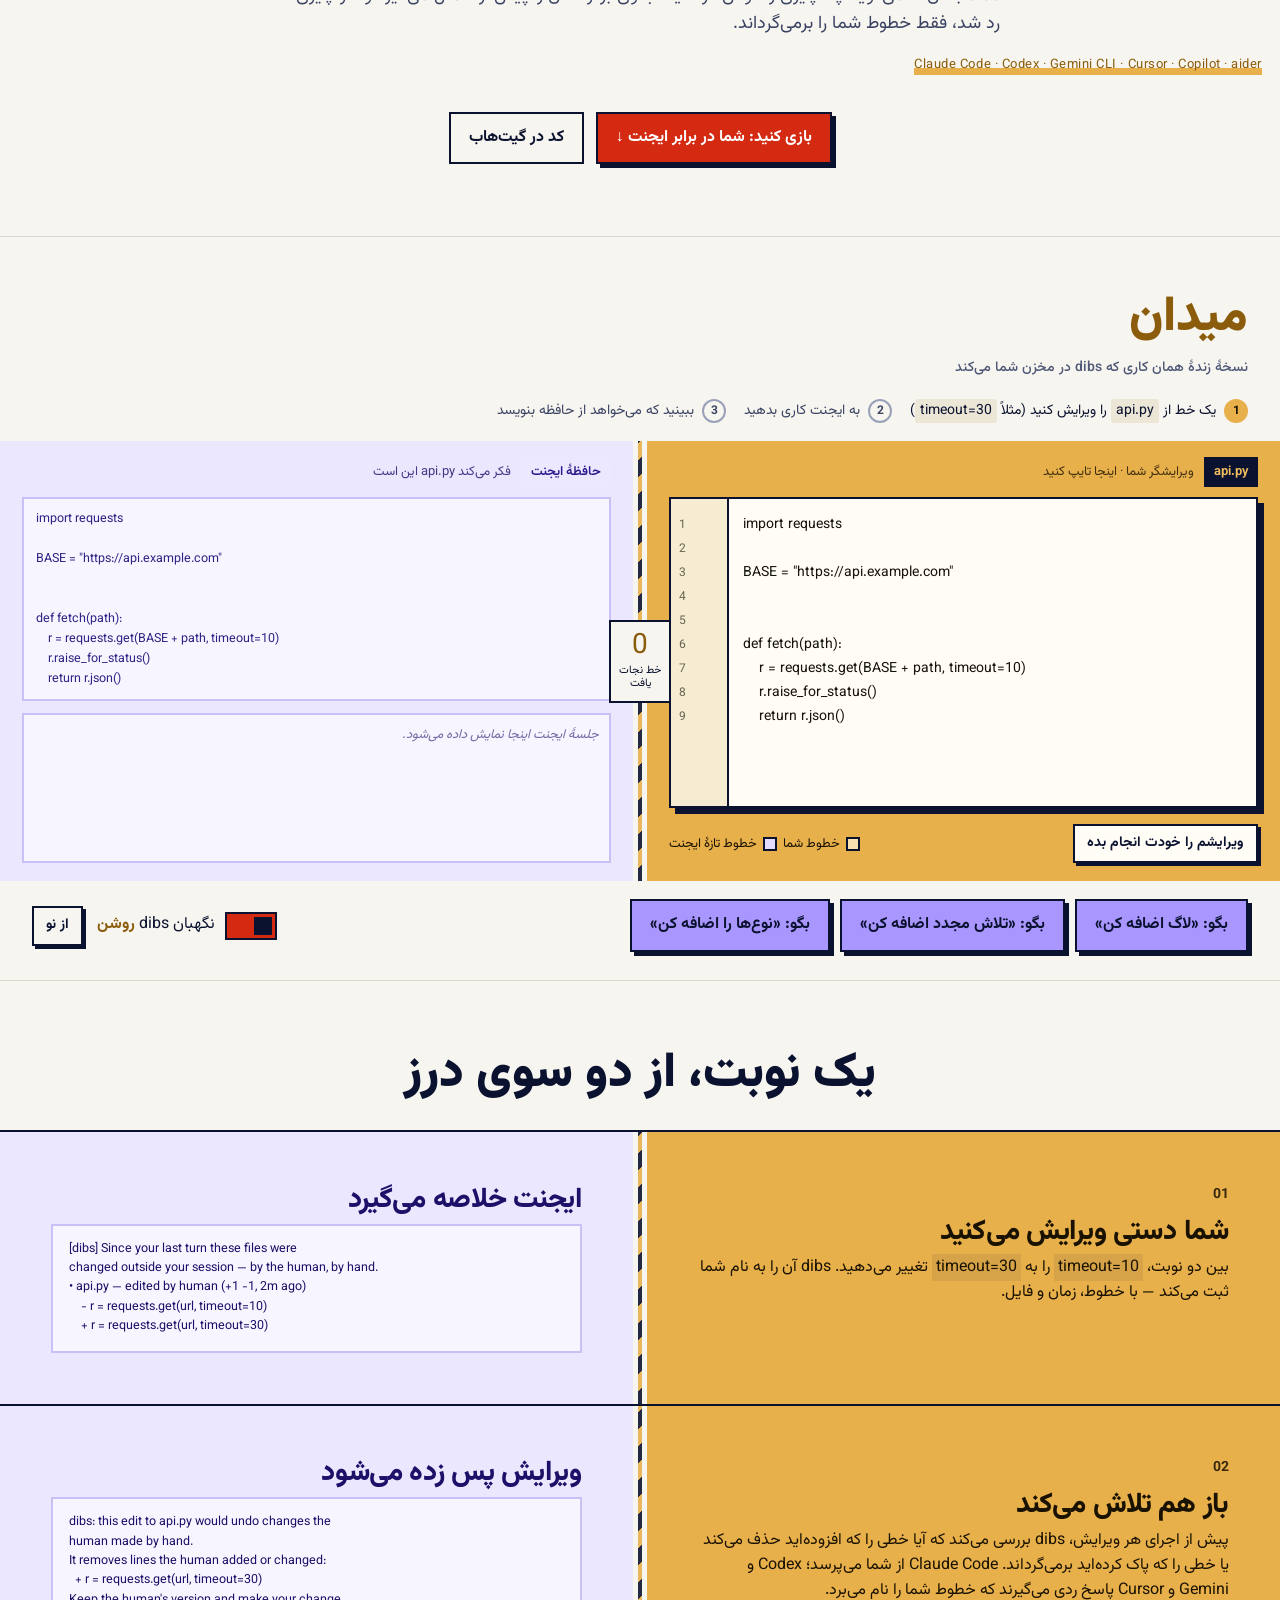
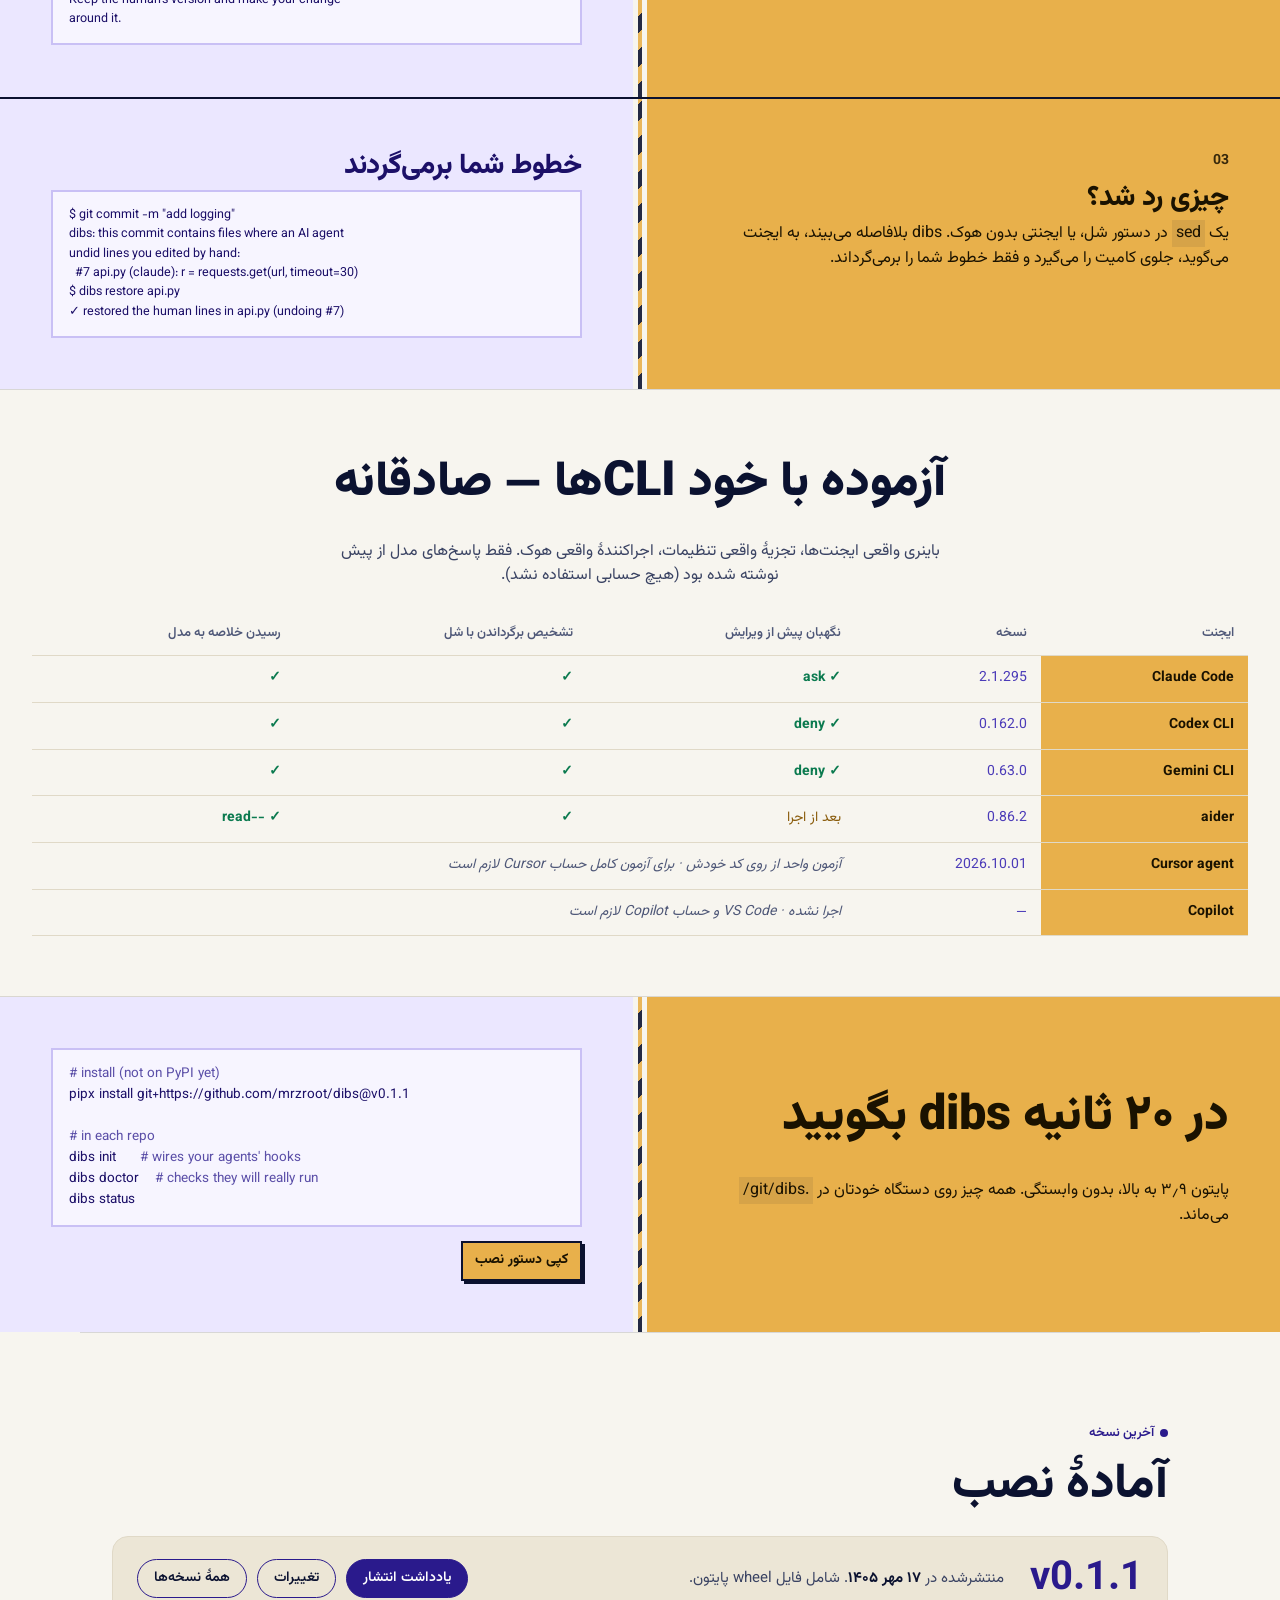
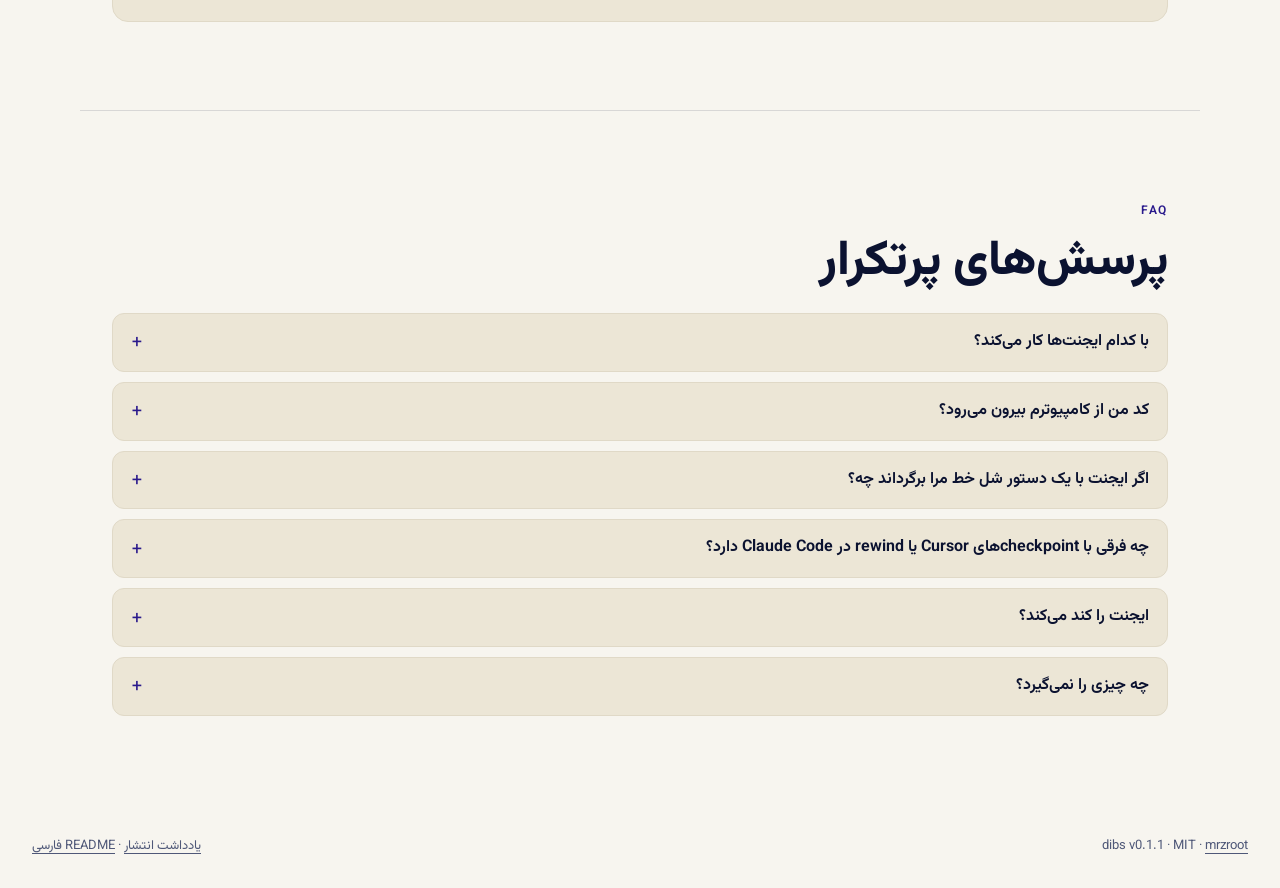
==== commit 58fc7214: "Redesign dibs Pages site with bilingual Vazirmatn layout" ====
--- a/docs/index.html
+++ b/docs/index.html
@@ -1,5 +1,5 @@
 <!doctype html>
-<html lang="en" dir="ltr">
+<html data-portfolio-design="dibs" lang="en" dir="ltr">
 <head>
 <meta charset="utf-8">
 <meta name="theme-color" content="#070b1a" media="(prefers-color-scheme: dark)">
@@ -15,8 +15,6 @@
 <meta property="og:url" content="https://mrzroot.github.io/dibs/">
 
 <link rel="icon" href="favicon.svg" type="image/svg+xml">
-<link rel="preload" href="fonts/dela.woff2" as="font" type="font/woff2" crossorigin>
-<link rel="preload" href="fonts/jbmono.woff2" as="font" type="font/woff2" crossorigin>
 <link rel="stylesheet" href="site.css">
 <style id="mrz-theme-css">/*mrz-theme-badge*/[data-theme-toggle]{position:relative}
 html[data-theme-mode=system] [data-theme-toggle]::after{content:"A";position:absolute;inset-inline-end:-3px;bottom:-3px;min-width:13px;height:13px;padding:0 2px;box-sizing:border-box;border-radius:7px;font:700 8px/13px system-ui,sans-serif;letter-spacing:0;text-align:center;background:#14181f;color:#fff;box-shadow:0 0 0 1px rgba(255,255,255,.55);pointer-events:none}
@@ -38,6 +36,7 @@
 </style>
 <link rel="stylesheet" href="identity.css"><link rel="stylesheet" href="mx.css">
 <style id="mx-tokens">:root{--mx-acc:#2a1a8c;--mx-on-acc:#fff;--mx-fg:var(--on-seam);--mx-mut:var(--on-seam2);--mx-card:var(--seam-chip);--mx-line:var(--seam-line);--mx-mono:var(--mono)}html[data-theme=dark]{--mx-acc:#f0be5e;--mx-on-acc:#1a1200}@media (prefers-color-scheme:dark){html:not([data-theme]){--mx-acc:#f0be5e;--mx-on-acc:#1a1200}}.mx-sec>h2{font-family:var(--disp)}</style>
+<link rel="stylesheet" href="portfolio-reframe.css">
 </head>
 <body>
 <a class="skip" href="#arena" data-i="skip">Skip to the demo</a>
@@ -55,6 +54,20 @@
 </header>
 
 <main>
+
+<!-- Portfolio design: localized overview; original project sections remain below. -->
+<aside class="rr-signal">
+  <div class="rr-annotation"><p class="rr-product"><bdi>dibs</bdi><span><span class="rr-en" lang="en">Editing guard</span><span class="rr-fa" lang="fa">محافظ ویرایش</span></span></p>
+    <p class="rr-promise"><span class="rr-en" lang="en">Keep the line you changed on purpose</span><span class="rr-fa" lang="fa">خطی را که خودتان تغییر دادید حفظ کنید</span></p>
+    <a class="rr-start" href="#arena"><span class="rr-en" lang="en">Try the edit arena</span><span class="rr-fa" lang="fa">میدان ویرایش را امتحان کنید</span> <span aria-hidden="true">↓</span></a>
+  </div>
+  <div class="rr-visual" aria-hidden="true">
+    <svg viewBox="0 0 360 100" width="360" height="100" aria-hidden="true" fill="none" stroke="currentColor" stroke-width="2.1" stroke-linecap="round" stroke-linejoin="round">
+      <path d="M65 12h226v76H65zM65 34h226"/><path d="M74 23h3m6 0h3m6 0h3"/><rect x="83" y="49" width="174" height="25" rx="4" fill="currentColor" opacity=".23"/><path d="M98 61h11m-5-5v10m18-5h81M122 42h104m-104 39h76"/><path d="m251 62 6 6 13-14"/>
+    </svg>
+    <div class="rr-steps"><span><span class="rr-en" lang="en">Edit</span><span class="rr-fa" lang="fa">ویرایش</span></span><span><span class="rr-en" lang="en">Attribute</span><span class="rr-fa" lang="fa">انتساب</span></span><span><span class="rr-en" lang="en">Review</span><span class="rr-fa" lang="fa">بازبینی</span></span></div>
+  </div>
+</aside>
 <section class="hero split" aria-labelledby="h1">
   <div class="side you">
     <p class="who"><span class="dot"></span><span data-i="who_you">You</span></p>
@@ -210,8 +223,6 @@
 </main>
 
 <footer class="foot">
-  <a href="project-guide.html" style="text-decoration:underline"><span lang="en">Project walkthrough</span><span lang="fa"> راهنمای عملی پروژه</span></a>
-
   <span>dibs v0.1.1 · MIT · <a href="https://github.com/mrzroot">mrzroot</a></span>
   <span><a href="https://github.com/mrzroot/dibs/releases/tag/v0.1.1" data-i="release">Release notes</a> · <a href="https://github.com/mrzroot/dibs/blob/main/README.fa.md">README فارسی</a></span>
 </footer>
@@ -249,3 +260,4 @@
 <script src="fx.js" defer></script><script src="mx.js" defer></script>
 </body>
 </html>
+
--- a/docs/portfolio-reframe.css
+++ b/docs/portfolio-reframe.css
@@ -0,0 +1,160 @@
+@font-face{font-family:VazirmatnPortfolio;src:url("fonts/Vazirmatn-Variable.woff2") format("woff2");font-style:normal;font-weight:100 900;font-display:swap}
+html[data-portfolio-design="dibs"]{--rr-brand:#27262a;--rr-rich:#3b3442;--rr-fg:#f3ede9;--rr-accent:#fede7b;--rr-muted:#cbc0db;--rr-surface:#fff2dc}
+/* Portfolio reframe. Existing diagrams, demo code and semantic sections are retained. */
+html[data-portfolio-design],
+html[data-portfolio-design] body {font-family:VazirmatnPortfolio,sans-serif!important}
+html[data-portfolio-design] :is(body *,#portfolio-font-priority),
+html[data-portfolio-design] :is(body *,#portfolio-font-priority)::before,
+html[data-portfolio-design] :is(body *,#portfolio-font-priority)::after {
+  font-family:VazirmatnPortfolio,sans-serif!important;
+}
+html[data-portfolio-design] {
+  --serif:VazirmatnPortfolio;--sans:VazirmatnPortfolio;--fa:VazirmatnPortfolio;
+  --mono:VazirmatnPortfolio;--display:VazirmatnPortfolio;--f-b:VazirmatnPortfolio;
+  --f-d:VazirmatnPortfolio;--f-m:VazirmatnPortfolio;
+  --rr-content:min(100% - 2rem, 76rem);
+  --rr-line:color-mix(in srgb,var(--rr-fg) 24%,transparent);
+  --rr-glass:color-mix(in srgb,var(--rr-brand) 55%,transparent);
+}
+html[data-portfolio-design] :is(button,input,select,textarea,pre,code,kbd,samp,svg text) {font-family:VazirmatnPortfolio,sans-serif!important}
+html[data-portfolio-design] :is(header.top,body>nav) {
+  -webkit-backdrop-filter:saturate(115%) blur(16px);backdrop-filter:saturate(115%) blur(16px);
+}
+html[data-portfolio-design] .rr-signal {
+  box-sizing:border-box;
+  isolation:isolate;
+  margin:clamp(1rem,3vw,2.65rem) auto;
+  width:var(--rr-content);
+  min-height:14rem;
+  display:grid;
+  grid-template-columns:minmax(0,1fr) minmax(12rem,.73fr);
+  gap:clamp(1rem,4vw,3rem);
+  align-items:center;
+  padding:clamp(1.15rem,4.5vw,3.6rem);
+  color:var(--rr-fg);
+  direction:inherit;
+  background-color:var(--rr-brand);
+  border:1px solid var(--rr-line);
+  border-radius:1.55rem;
+  box-shadow:0 1.15rem 3.6rem #1114292a;
+  position:relative;
+  overflow:hidden;
+  line-height:1.5;
+  text-align:start;
+}
+.rr-signal::before {
+  content:"";
+  position:absolute;z-index:-1;inset:0;pointer-events:none;
+  background-image:radial-gradient(ellipse at 85% 22%,var(--rr-rich),transparent 76%),
+    repeating-linear-gradient(90deg,transparent 0 3.3rem,#fff1 3.3rem calc(3.3rem + 1px));
+}
+.rr-signal .rr-annotation,.rr-signal .rr-visual{min-width:0}
+.rr-signal .rr-product {
+  display:flex;flex-wrap:wrap;align-items:baseline;gap:.22rem .7rem;
+  color:var(--rr-muted);letter-spacing:.035em;font-size:.83rem;margin:0 0 .65rem;
+  line-height:1.5;
+}
+.rr-signal .rr-product bdi{
+  font-size:1.04rem;letter-spacing:.06em;font-weight:850;color:var(--rr-accent)
+}
+.rr-signal .rr-promise {
+  font-weight:850;font-size:clamp(1.6rem,3.1vw,3.65rem);line-height:1.1;
+  margin:0 0 1.2rem;letter-spacing:-.048em;max-width:22ch;color:var(--rr-fg);
+}
+.rr-signal .rr-start {
+  display:inline-flex;align-items:center;gap:.65rem;border-radius:.8rem;min-height:44px;
+  max-width:100%;font-size:clamp(.8rem,1.15vw,.95rem);font-weight:790;padding:.42rem .85rem;
+  background:var(--rr-accent);color:var(--rr-brand);border:1px solid var(--rr-accent);
+  text-decoration:none;text-align:start;line-height:1.4;
+}
+.rr-signal .rr-start:is(:hover,:focus-visible) {color:var(--rr-fg);background:var(--rr-brand);outline-offset:4px}
+.rr-signal .rr-visual {
+  color:var(--rr-accent);padding:clamp(.65rem,2vw,1.2rem);
+  background:var(--rr-glass);border:1px solid var(--rr-line);
+  border-radius:1.05rem;
+}
+.rr-signal .rr-visual svg {display:block;width:100%;height:auto;margin-inline:auto;max-height:9rem}
+.rr-signal .rr-steps {
+  display:grid;grid-template-columns:repeat(3,minmax(0,1fr));gap:.4rem;
+  padding-top:.55rem;margin-top:.4rem;border-top:1px solid var(--rr-line);
+  font-size:clamp(.66rem,1.15vw,.82rem);text-align:center;max-width:none;color:var(--rr-muted);
+}
+.rr-signal .rr-steps>span {white-space:normal;overflow-wrap:anywhere}
+.rr-signal .rr-en,.rr-signal .rr-fa {overflow-wrap:break-word}
+.rr-signal .rr-fa {display:none}
+html:is([lang="fa"],[dir="rtl"],[data-lang="fa"]) .rr-fa {display:inline}
+html:is([lang="fa"],[dir="rtl"],[data-lang="fa"]) .rr-en {display:none}
+html:is([lang="fa"],[dir="rtl"],[data-lang="fa"]) .rr-signal .rr-promise {
+  letter-spacing:0;line-height:1.34;max-width:24ch;
+}
+/* Rebuild the editorial hero and section rhythm without affecting demo state or IDs. */
+html[data-portfolio-design] :is(.hero,.pitch) h1 {
+  font-size:clamp(2.05rem,5.8vw,5.55rem)!important;
+  font-weight:860!important;line-height:1.12!important;letter-spacing:-.06em;
+  text-wrap:balance;max-width:18ch;margin-block:0 .75rem;
+}
+html[data-portfolio-design]:is([lang=fa],[dir=rtl],[data-lang=fa]) :is(.hero,.pitch) h1 {
+  line-height:1.34!important;letter-spacing:0;
+}
+html[data-portfolio-design] :is(.hero,.pitch) :is(.lead,.lede) {line-height:1.65;max-inline-size:58ch}
+html[data-portfolio-design] :is(main,body)>section[id]:not(.hero) {scroll-margin-top:5.6rem}
+html[data-portfolio-design] :is(main,body)>section:not(.hero,.pitch),html[data-portfolio-design] main>.layer>section {
+  border-block-start:1px solid currentColor;
+  border-block-start-color:color-mix(in srgb,currentColor 13%,transparent);
+}
+html[data-portfolio-design] section h2 {
+  font-weight:810;font-size:clamp(1.55rem,3.8vw,3.15rem);line-height:1.17;
+  letter-spacing:-.035em;text-wrap:balance;
+}
+html[data-portfolio-design]:is([lang=fa],[dir=rtl],[data-lang=fa]) section h2 {letter-spacing:0;line-height:1.38}
+html[data-portfolio-design] :is(.hero,.pitch) :is(.cta,.install,.inst,.cmd,.meta,.swap) {min-width:0;max-width:100%}
+html[data-portfolio-design] :is(main,body)>section :is(pre,table) {max-width:100%}
+html[data-portfolio-design] :is(.foot,body>footer) {padding-block:2rem}
+html[data-portfolio-design] :is(.foot,body>footer) a {text-underline-offset:.27em}
+html[data-portfolio-design] input,html[data-portfolio-design] textarea {border-radius:.6rem}
+html[data-portfolio-design] .rr-visual {pointer-events:none}
+/* Product art direction extends outside the overview. Selectors intentionally
+   target presentation containers rather than JavaScript state or controls. */
+html[data-portfolio-design="dokhaneh"] .rr-signal {border-radius:.35rem 2rem .35rem 2rem}
+html[data-portfolio-design="dokhaneh"] .hero .map {
+  background:linear-gradient(160deg,#7247352a,transparent 55%),var(--card);
+  border:1px solid var(--line2);border-radius:1.65rem .35rem 1.65rem .35rem;
+}
+html[data-portfolio-design="dokhaneh"] .girih {opacity:.36}
+html[data-portfolio-design="mihanstack"] .rr-signal {border-radius:1rem;box-shadow:0 16px 52px #17345952}
+html[data-portfolio-design="mihanstack"] .hero .console {border-radius:1.2rem;border-color:#607db8;box-shadow:0 20px 48px #0f1c5870}
+html[data-portfolio-design="mihanstack"] .hero .cmd {outline:1px dashed color-mix(in srgb,var(--teal) 65%,transparent);outline-offset:3px}
+html[data-portfolio-design="dibs"] .rr-signal {border-radius:.65rem;box-shadow:6px 7px 0 var(--rr-accent),0 15px 38px #13121c32}
+html[data-portfolio-design="dibs"] .hero.split {border-radius:1.2rem;overflow:hidden;box-shadow:0 9px 25px #14102d35}
+html[data-portfolio-design="dibs"] .pitch {text-align:start}
+html[data-portfolio-design="dibs"] .pitch h1 {max-width:21ch}
+html[data-portfolio-design="hamyad"] .rr-signal {border-radius:2.4rem .55rem 2.4rem .55rem}
+html[data-portfolio-design="hamyad"] .hero .orbit-wrap {border-radius:50%;background:radial-gradient(circle at center,#8c6dff26,transparent 67%)}
+html[data-portfolio-design="sabr"] .rr-signal::before {background-image:repeating-linear-gradient(120deg,transparent 0 20px,#fff1 20px 21px),linear-gradient(108deg,var(--rr-brand),var(--rr-rich))}
+html[data-portfolio-design="sabr"] .hero h1 {margin-inline:auto}
+html[data-portfolio-design="sabr"] .race {border-radius:1.35rem}
+html[data-portfolio-design="marz"] .rr-signal {border-radius:.25rem;border:1px solid #8ba768}
+html[data-portfolio-design="marz"] .hero .board {border-radius:.35rem;box-shadow:7px 7px 0 #87a06861}
+html[data-portfolio-design="marz"] .rr-signal::before{
+  background-image:repeating-linear-gradient(0deg,transparent 0 1.5rem,#eff9cb14 1.5rem calc(1.5rem + 1px)),
+   repeating-linear-gradient(90deg,transparent 0 1.5rem,#eff9cb14 1.5rem calc(1.5rem + 1px)),
+   linear-gradient(120deg,var(--rr-brand),var(--rr-rich));
+}
+html[data-portfolio-design="ganjineh"] .rr-signal {border-radius:.4rem 1rem 1rem .4rem;border-inline-start:9px double var(--rr-accent)}
+html[data-portfolio-design="ganjineh"] .hero .stage {box-shadow:0 22px 60px #4c202d41;border-radius:.65rem}
+html[data-portfolio-design="ganjineh"] .rr-steps {border-top-style:dashed}
+html[data-portfolio-design="gosast"] .rr-signal {border-radius:1rem;box-shadow:5px 7px 0 #d69c9a,9px 12px 0 #b86e76}
+html[data-portfolio-design="gosast"] .rr-visual {border-radius:.35rem .8rem .35rem .8rem;border-style:dashed}
+html[data-portfolio-design="gosast"] .hero .wm {text-shadow:3px 3px 0 #fdcdd1}
+html[data-portfolio-design="gosast"] .hero h1 {margin-inline:auto}
+html[data-portfolio-design="flowpilot"] .rr-signal {border-radius:1.4rem 1.4rem .38rem .38rem}
+html[data-portfolio-design="flowpilot"] .hero h1 {margin-inline:auto}
+html[data-portfolio-design="flowpilot"] .hero .shot {border:1px solid color-mix(in srgb,var(--rr-accent) 50%,transparent);border-radius:1.1rem;box-shadow:0 17px 55px #0c253652}
+@media (max-width:43rem) {
+  html[data-portfolio-design] .rr-signal {grid-template-columns:1fr;gap:.9rem;min-height:0}
+  .rr-signal .rr-promise {font-size:clamp(1.6rem,6.6vw,2.45rem);margin-bottom:.9rem}
+  .rr-signal .rr-visual svg {max-height:5.9rem}
+  .rr-signal .rr-visual {padding:.4rem .6rem .52rem}
+  html[data-portfolio-design] :is(.hero,.pitch) h1 {font-size:clamp(1.9rem,6.9vw,3.25rem)!important}
+}
+@media (prefers-reduced-motion:reduce) {.rr-signal *{transition:none!important;animation:none!important}}
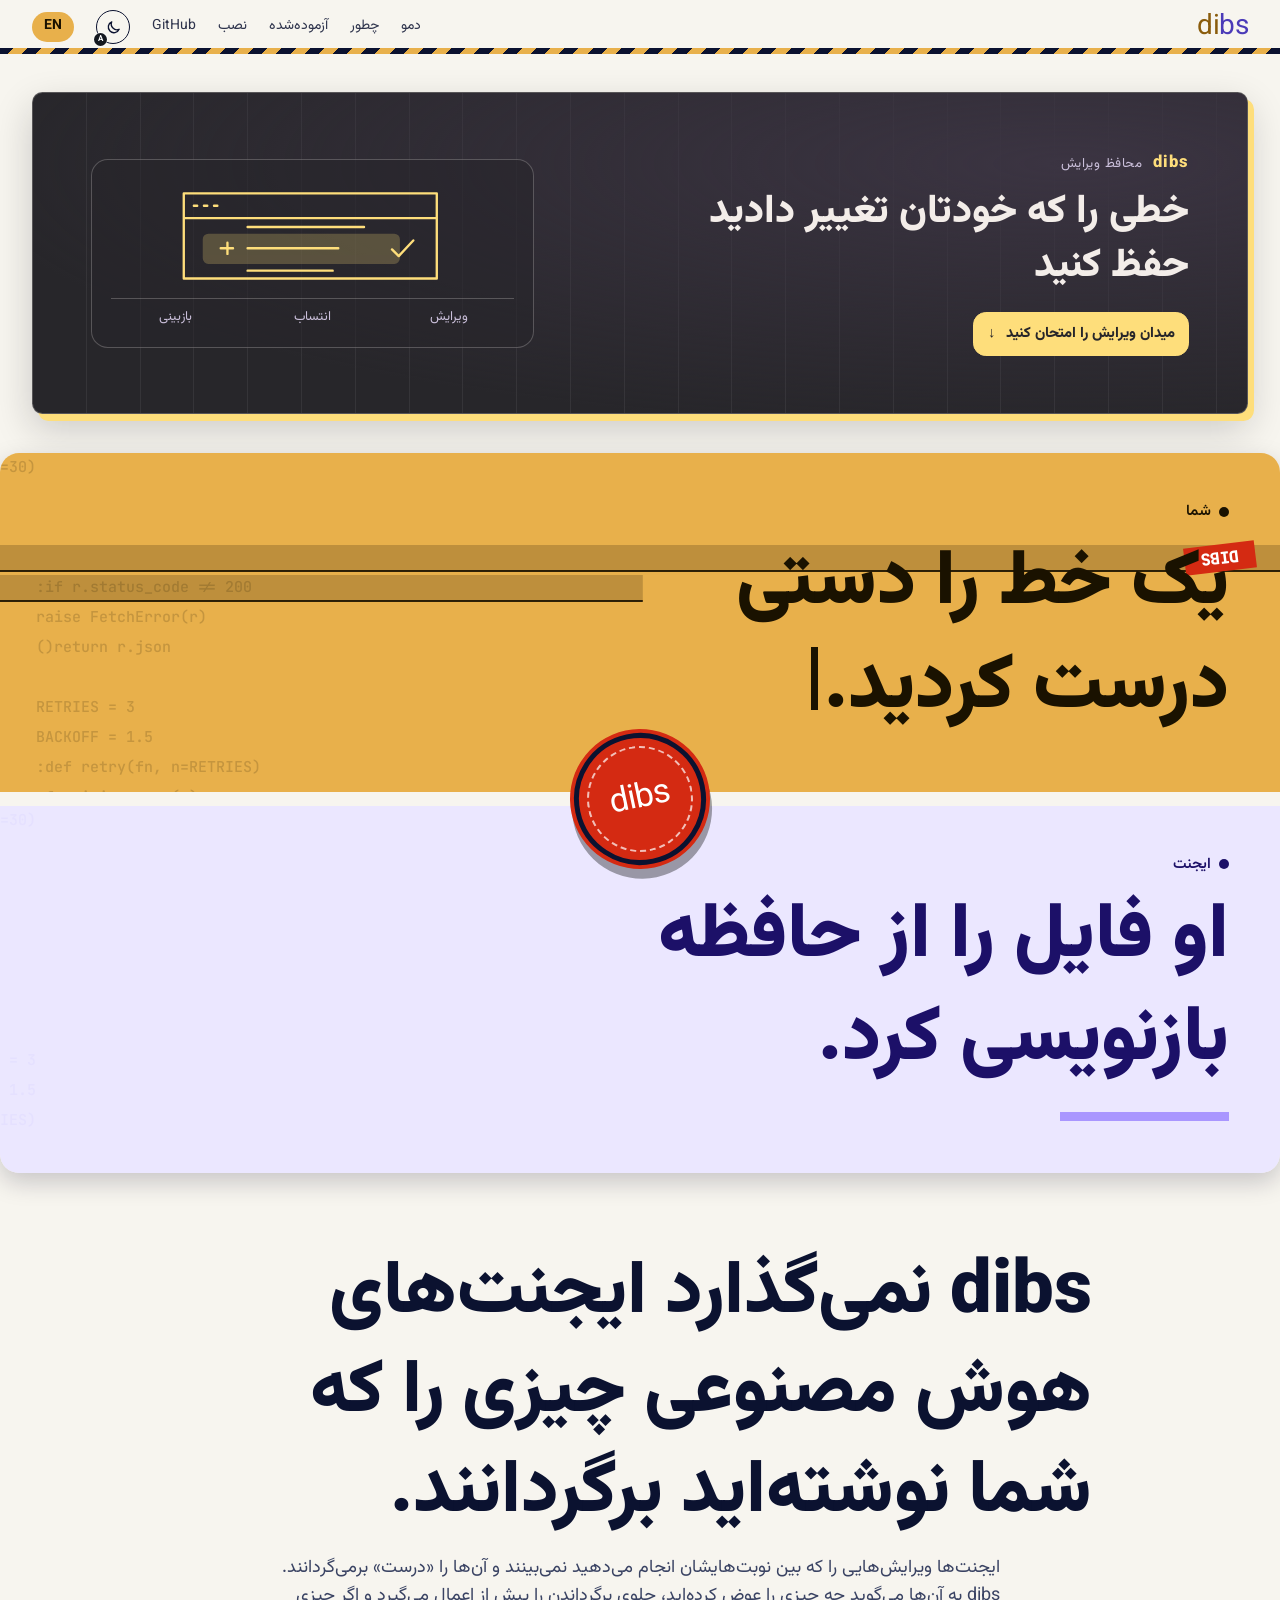
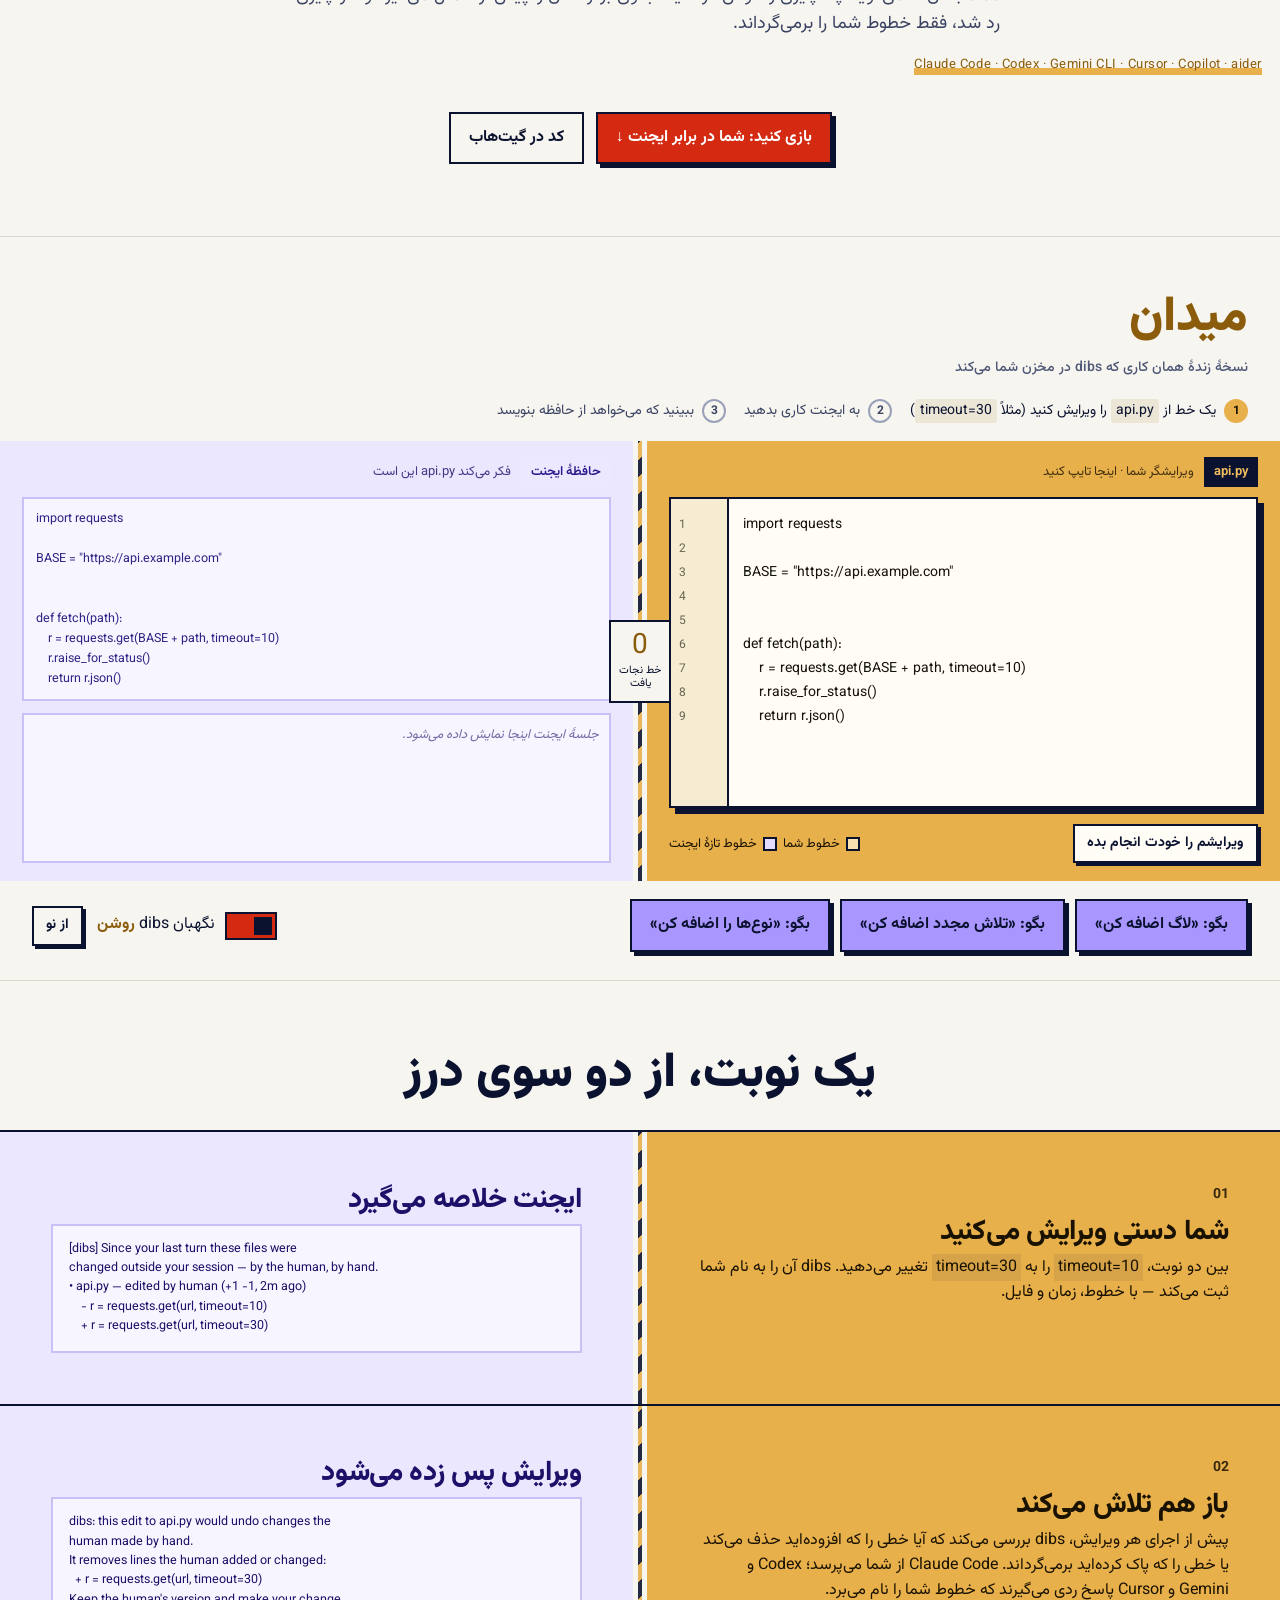
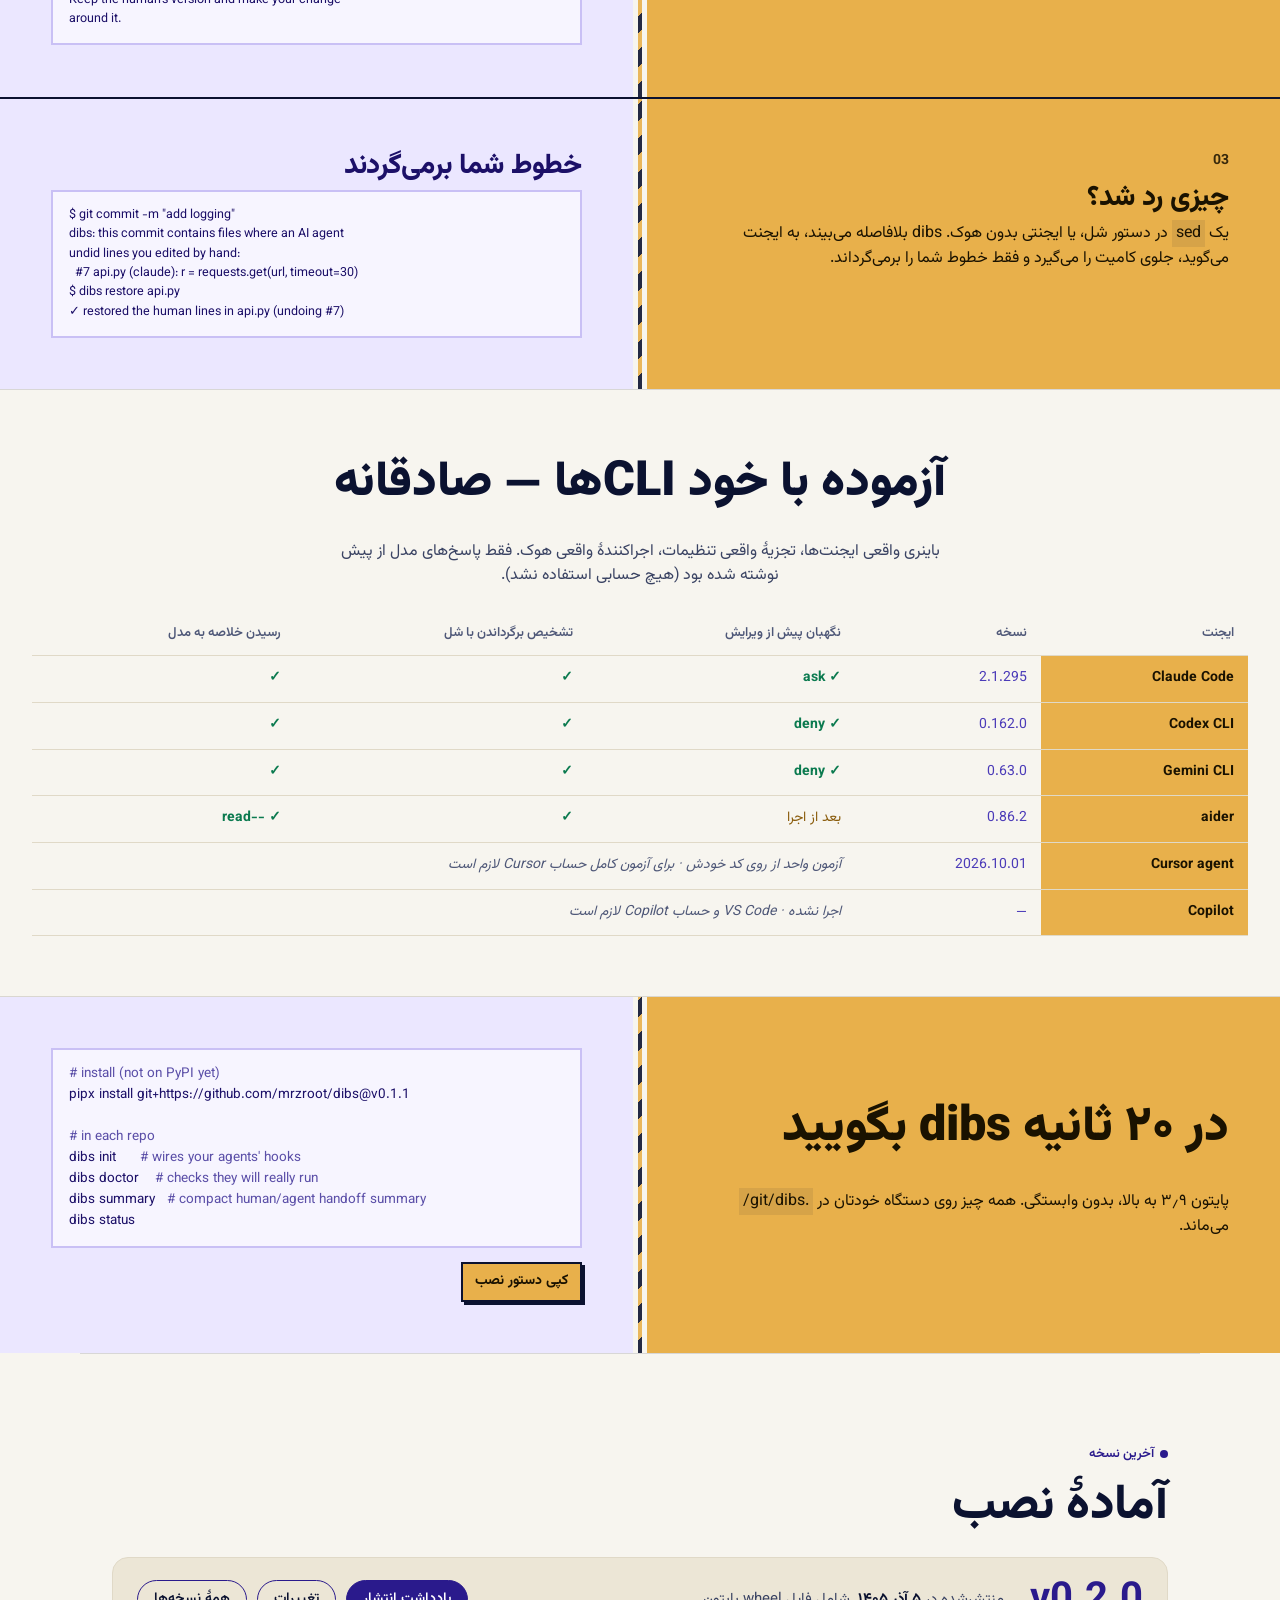
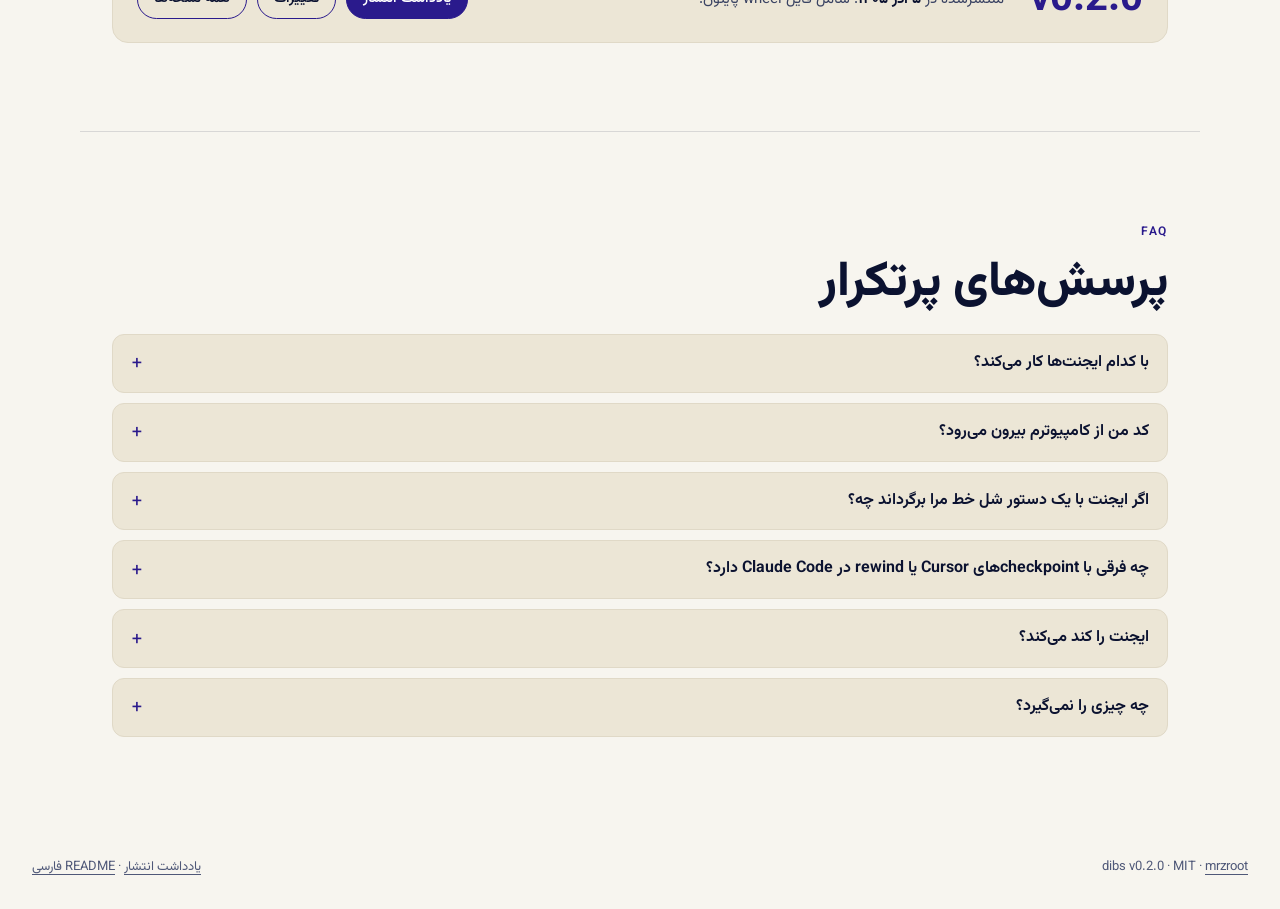
==== commit f58cc8d8: "feat: add dibs summary [--json] handoff report (v0.2.0)" ====
--- a/docs/index.html
+++ b/docs/index.html
@@ -210,21 +210,22 @@
 <span class="c"># in each repo</span>
 dibs init      <span class="c"># wires your agents' hooks</span>
 dibs doctor    <span class="c"># checks they will really run</span>
+dibs summary   <span class="c"># compact human/agent handoff summary</span>
 dibs status</pre>
     <button class="btn btn-small copy" id="copy" type="button" data-i="copy">Copy install command</button>
   </div>
 </section>
 
 <!-- mx: latest release (real tag; refreshed from the GitHub API when online) -->
-<section class="mx mx-sec" id="release" aria-labelledby="mx-rel-h"><span class="mx-kick"><span class="mx-live" aria-hidden="true"></span><span lang="en">Latest release</span><span lang="fa">آخرین نسخه</span></span><h2 id="mx-rel-h"><span lang="en">Ready to install</span><span lang="fa">آمادهٔ نصب</span></h2><div class="mx-rel" data-repo="dibs" data-mx><div class="mx-ver" data-mx-ver>v0.1.1</div><div class="mx-meta"><span lang="en">Published <b data-mx-date data-iso="2026-10-09T14:49:00Z" lang="en">2026-10-09</b>. Includes Python wheel.</span><span lang="fa">منتشرشده در <b data-mx-date data-iso="2026-10-09T14:49:00Z" lang="fa">2026-10-09</b>. شامل فایل wheel پایتون.</span></div><div class="mx-btns"><a class="mx-btn p" data-mx-link href="https://github.com/mrzroot/dibs/releases/tag/v0.1.1"><span lang="en">Release notes</span><span lang="fa">یادداشت انتشار</span></a><a class="mx-btn" href="https://github.com/mrzroot/dibs/blob/main/CHANGELOG.md"><span lang="en">Changelog</span><span lang="fa">تغییرات</span></a><a class="mx-btn" href="https://github.com/mrzroot/dibs/releases"><span lang="en">All releases</span><span lang="fa">همهٔ نسخه‌ها</span></a></div></div></section>
+<section class="mx mx-sec" id="release" aria-labelledby="mx-rel-h"><span class="mx-kick"><span class="mx-live" aria-hidden="true"></span><span lang="en">Latest release</span><span lang="fa">آخرین نسخه</span></span><h2 id="mx-rel-h"><span lang="en">Ready to install</span><span lang="fa">آمادهٔ نصب</span></h2><div class="mx-rel" data-repo="dibs" data-mx><div class="mx-ver" data-mx-ver>v0.2.0</div><div class="mx-meta"><span lang="en">Published <b data-mx-date data-iso="2026-11-26T16:25:00Z" lang="en">2026-11-26</b>. Includes Python wheel.</span><span lang="fa">منتشرشده در <b data-mx-date data-iso="2026-11-26T16:25:00Z" lang="fa">2026-11-26</b>. شامل فایل wheel پایتون.</span></div><div class="mx-btns"><a class="mx-btn p" data-mx-link href="https://github.com/mrzroot/dibs/releases/tag/v0.2.0"><span lang="en">Release notes</span><span lang="fa">یادداشت انتشار</span></a><a class="mx-btn" href="https://github.com/mrzroot/dibs/blob/main/CHANGELOG.md"><span lang="en">Changelog</span><span lang="fa">تغییرات</span></a><a class="mx-btn" href="https://github.com/mrzroot/dibs/releases"><span lang="en">All releases</span><span lang="fa">همهٔ نسخه‌ها</span></a></div></div></section>
 
 <!-- mx: FAQ (answers from the README) -->
 <section class="mx mx-sec" id="faq" aria-labelledby="mx-faq-h"><span class="mx-kick">FAQ</span><h2 id="mx-faq-h"><span lang="en">Questions people ask</span><span lang="fa">پرسش‌های پرتکرار</span></h2><div class="mx-faq" data-mx><details><summary><span lang="en">Which agents does it work with?</span><span lang="fa">با کدام ایجنت‌ها کار می‌کند؟</span></summary><div class="mx-ans"><span lang="en">Claude Code, Codex, Gemini CLI, Cursor, Copilot and aider, through each agent's own hooks. Run <code>dibs doctor</code> after you upgrade an agent; it checks that the hooks still fire.</span><span lang="fa">Claude Code، Codex، Gemini CLI، Cursor، Copilot و aider، از راه هوک‌های خود هر ایجنت. بعد از به‌روزرسانی هر ایجنت، <code>dibs doctor</code> را اجرا کنید تا مطمئن شوید هوک‌ها هنوز کار می‌کنند.</span></div></details><details><summary><span lang="en">Does my code leave my machine?</span><span lang="fa">کد من از کامپیوترم بیرون می‌رود؟</span></summary><div class="mx-ans"><span lang="en">No. The journal lives in <code>.git/dibs/</code> (or <code>.dibs/</code> outside git). It is never committed and nothing is sent anywhere.</span><span lang="fa">نه. دفتر ثبت در <code>.git/dibs/</code> (یا بیرون از گیت در <code>.dibs/</code>) می‌ماند، هیچ‌وقت کامیت نمی‌شود و چیزی به جایی فرستاده نمی‌شود.</span></div></details><details><summary><span lang="en">What if the agent reverts my line with a shell command?</span><span lang="fa">اگر ایجنت با یک دستور شل خط مرا برگرداند چه؟</span></summary><div class="mx-ans"><span lang="en">dibs checks after every command. A revert done with <code>sed</code>, <code>cat &gt;</code> or a script is reported to the agent, shown in <code>dibs status</code> and stopped at <code>git commit</code>. <code>dibs restore FILE</code> puts back only your lines.</span><span lang="fa">dibs بعد از هر دستور بررسی می‌کند. برگرداندنی که با <code>sed</code>، <code>cat &gt;</code> یا یک اسکریپت انجام شود به ایجنت گزارش می‌شود، در <code>dibs status</code> دیده می‌شود و پشت <code>git commit</code> می‌ماند. <code>dibs restore FILE</code> فقط خط‌های شما را برمی‌گرداند.</span></div></details><details><summary><span lang="en">How is it different from Cursor checkpoints or Claude Code rewind?</span><span lang="fa">چه فرقی با checkpointهای Cursor یا rewind در Claude Code دارد؟</span></summary><div class="mx-ans"><span lang="en">Those roll a whole file back after the damage, inside one tool. dibs tries to stop the revert before it lands, works with six agents, and its restore keeps the agent's other work.</span><span lang="fa">آن‌ها بعد از خرابی، کل فایل را عقب می‌برند و فقط داخل یک ابزار. dibs سعی می‌کند جلوی برگرداندن را پیش از اتفاق بگیرد، با شش ایجنت کار می‌کند و هنگام بازگردانی، بقیهٔ کار ایجنت را نگه می‌دارد.</span></div></details><details><summary><span lang="en">Will it slow my agent down?</span><span lang="fa">ایجنت را کند می‌کند؟</span></summary><div class="mx-ans"><span lang="en">Barely. On a 30,000-file repository <code>dibs init</code> takes about 1.2 s and each hook 0.1–0.4 s. Files over 2 MB and binaries are tracked by hash only.</span><span lang="fa">تقریباً نه. در مخزنی با ۳۰ هزار فایل، <code>dibs init</code> حدود ۱٫۲ ثانیه و هر هوک ۰٫۱ تا ۰٫۴ ثانیه طول می‌کشد. فایل‌های بزرگ‌تر از ۲ مگابایت و فایل‌های باینری فقط با هش دنبال می‌شوند.</span></div></details><details><summary><span lang="en">What does it not catch?</span><span lang="fa">چه چیزی را نمی‌گیرد؟</span></summary><div class="mx-ans"><span lang="en">If you edit a file while an agent's shell command is running, that edit is counted as the agent's. Matching is by whole lines and ignores whitespace, so a line rewritten into something new is not a “revert”.</span><span lang="fa">اگر وقتی دستور شل ایجنت در حال اجراست فایلی را ویرایش کنید، آن تغییر به حساب ایجنت نوشته می‌شود. مقایسه خط‌به‌خط است و فاصله‌ها را نادیده می‌گیرد؛ پس خطی که به چیز تازه‌ای بازنویسی شود «برگرداندن» حساب نمی‌شود.</span></div></details></div></section>
 </main>
 
 <footer class="foot">
-  <span>dibs v0.1.1 · MIT · <a href="https://github.com/mrzroot">mrzroot</a></span>
-  <span><a href="https://github.com/mrzroot/dibs/releases/tag/v0.1.1" data-i="release">Release notes</a> · <a href="https://github.com/mrzroot/dibs/blob/main/README.fa.md">README فارسی</a></span>
+  <span>dibs v0.2.0 · MIT · <a href="https://github.com/mrzroot">mrzroot</a></span>
+  <span><a href="https://github.com/mrzroot/dibs/releases/tag/v0.2.0" data-i="release">Release notes</a> · <a href="https://github.com/mrzroot/dibs/blob/main/README.fa.md">README فارسی</a></span>
 </footer>
 <script src="site.js" defer></script>
 <script>/*mrz-theme-toggle v2*/(function(){if(window.__mrzTheme)return;window.__mrzTheme=1;
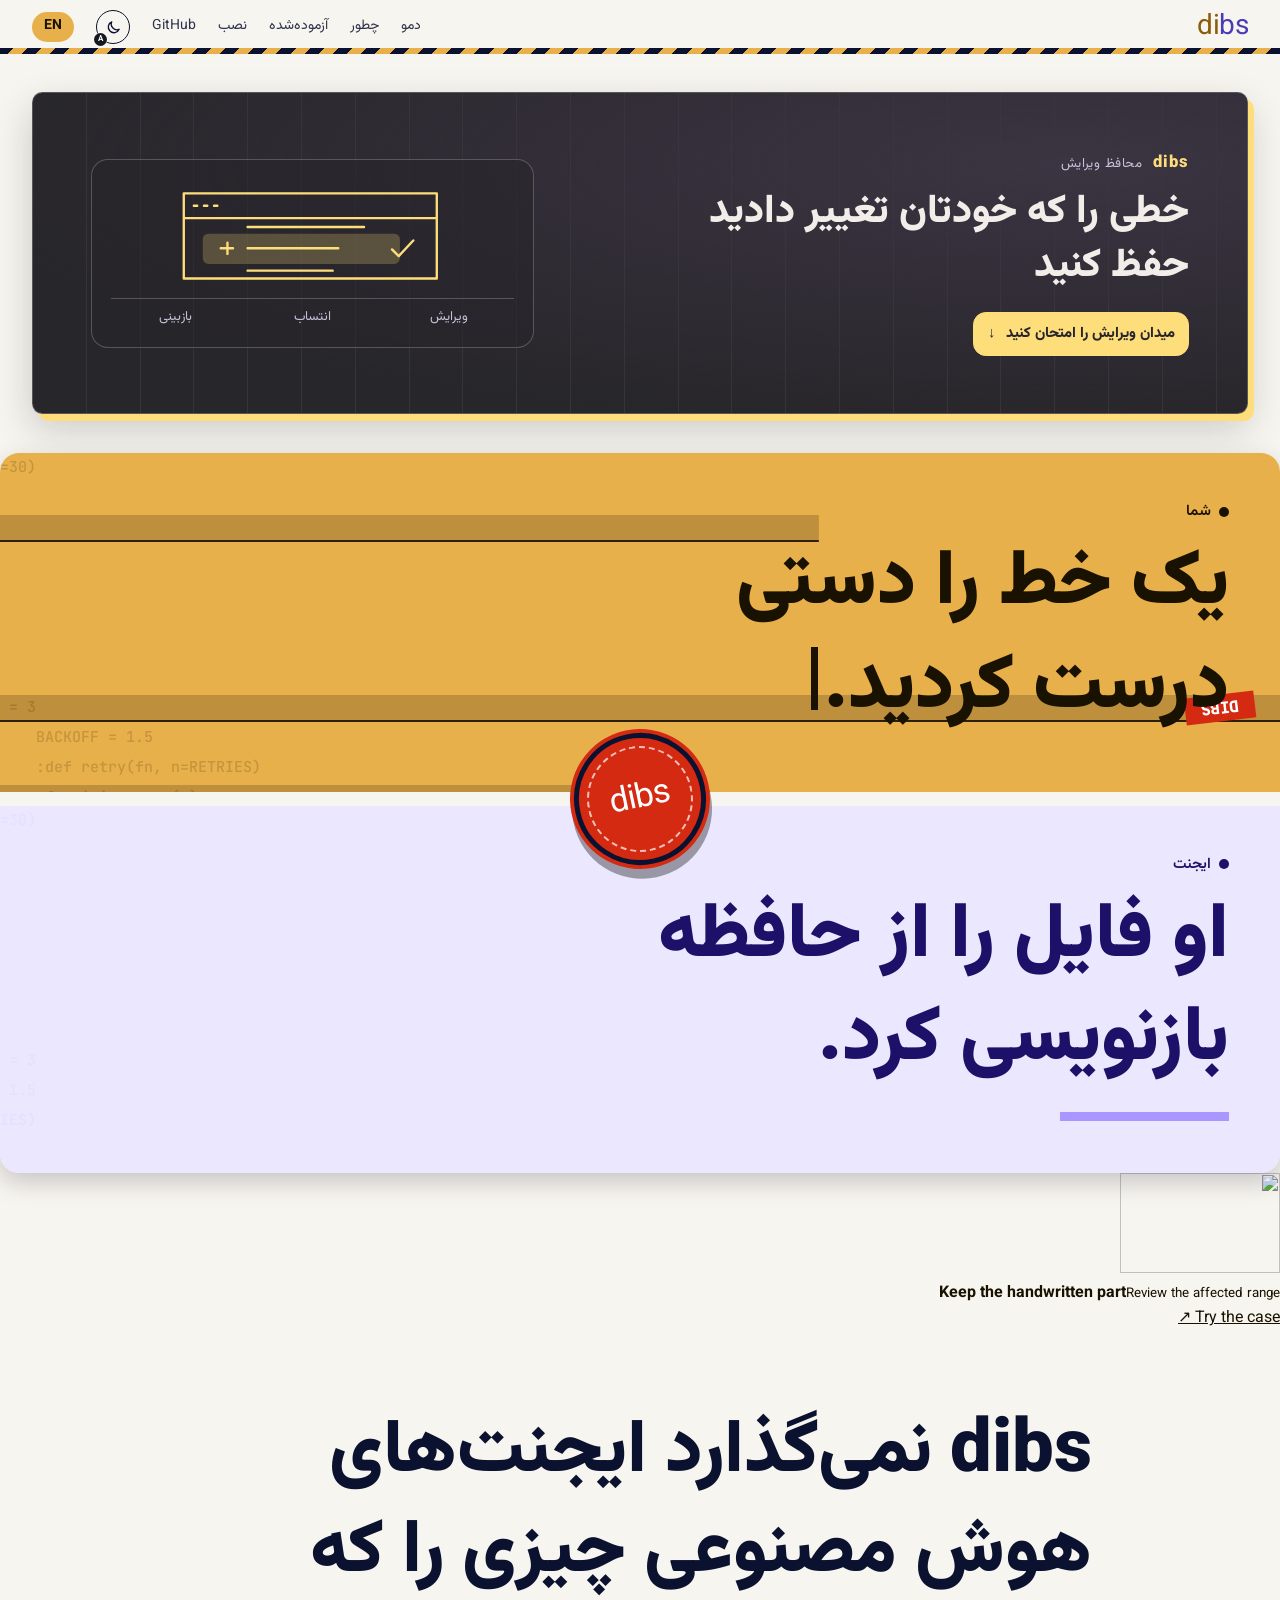
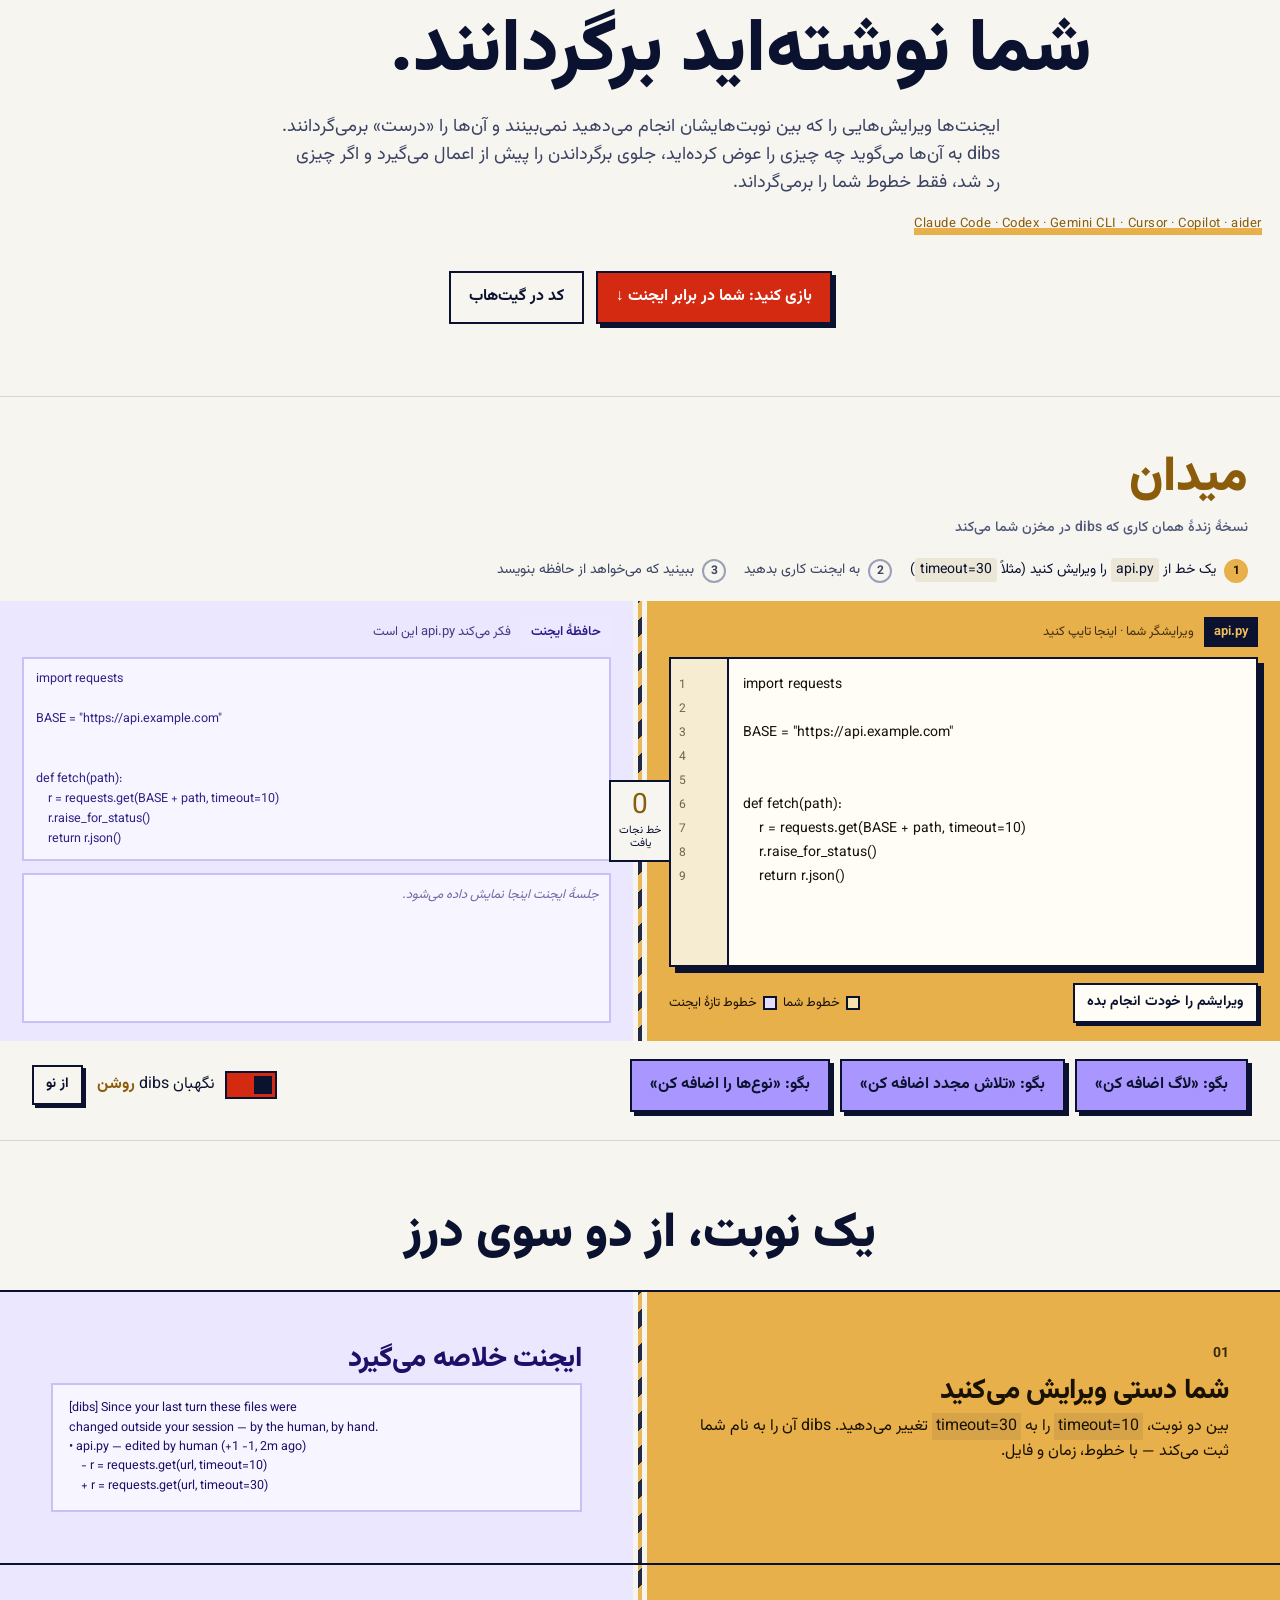
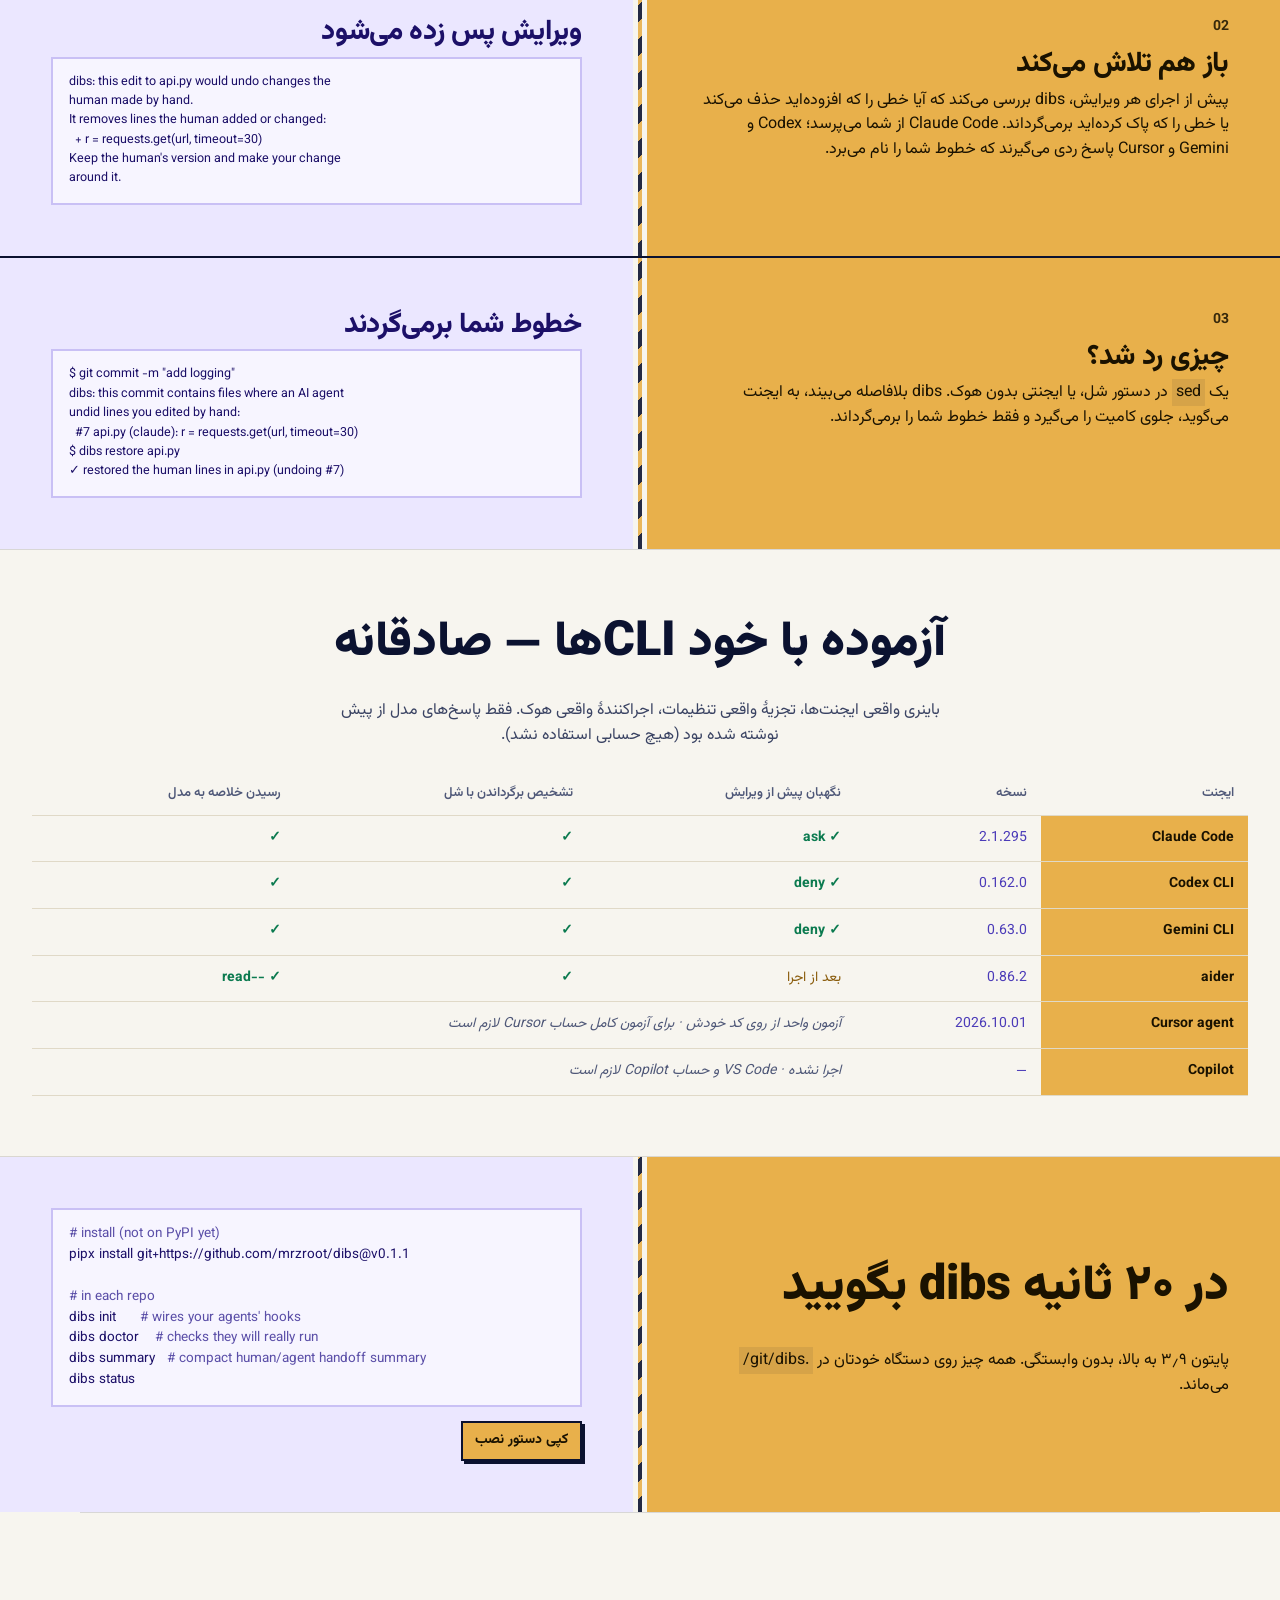
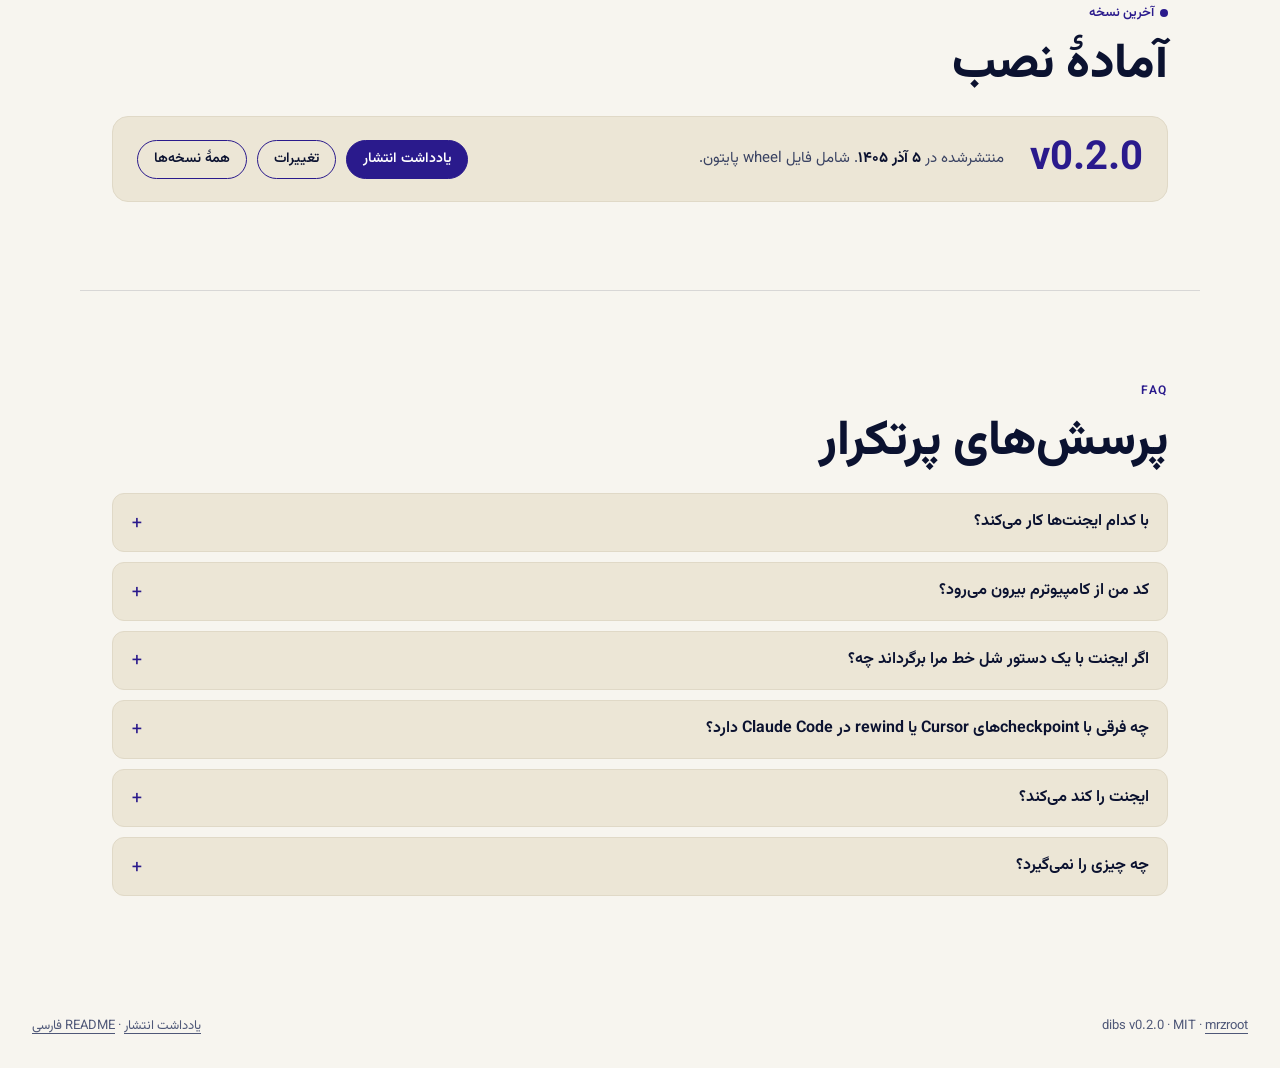
==== commit 2345faf2: "Add the interactive project case to the landing page" ====
--- a/docs/index.html
+++ b/docs/index.html
@@ -37,7 +37,7 @@
 <link rel="stylesheet" href="identity.css"><link rel="stylesheet" href="mx.css">
 <style id="mx-tokens">:root{--mx-acc:#2a1a8c;--mx-on-acc:#fff;--mx-fg:var(--on-seam);--mx-mut:var(--on-seam2);--mx-card:var(--seam-chip);--mx-line:var(--seam-line);--mx-mono:var(--mono)}html[data-theme=dark]{--mx-acc:#f0be5e;--mx-on-acc:#1a1200}@media (prefers-color-scheme:dark){html:not([data-theme]){--mx-acc:#f0be5e;--mx-on-acc:#1a1200}}.mx-sec>h2{font-family:var(--disp)}</style>
 <link rel="stylesheet" href="portfolio-reframe.css">
-</head>
+<link rel="stylesheet" href="/assets/studio-mark.css"></head>
 <body>
 <a class="skip" href="#arena" data-i="skip">Skip to the demo</a>
 
@@ -79,6 +79,11 @@
     <p class="big" data-i="hero_ai">It rewrote the file from memory.</p>
   </div>
 </section>
+<aside class="studio-project-entry" style="--entry-color:#ffd894">
+  <img src="/assets/thumbs/dibs.webp" alt="" width="160" height="100" loading="lazy" decoding="async">
+  <div><strong>Keep the handwritten part</strong><small>Review the affected range</small></div>
+  <a href="/playground/?project=dibs&amp;lang=en">Try the case ↗</a>
+</aside>
 <section class="pitch">
   <h1 id="h1" data-i="h1">dibs stops AI coding agents from undoing what you typed.</h1>
   <p data-i="pitch">Agents don't see the edits you make between their turns, so they "fix" them back. dibs tells them what you changed, blocks the revert before it lands, and restores only your lines if one slips through.</p>
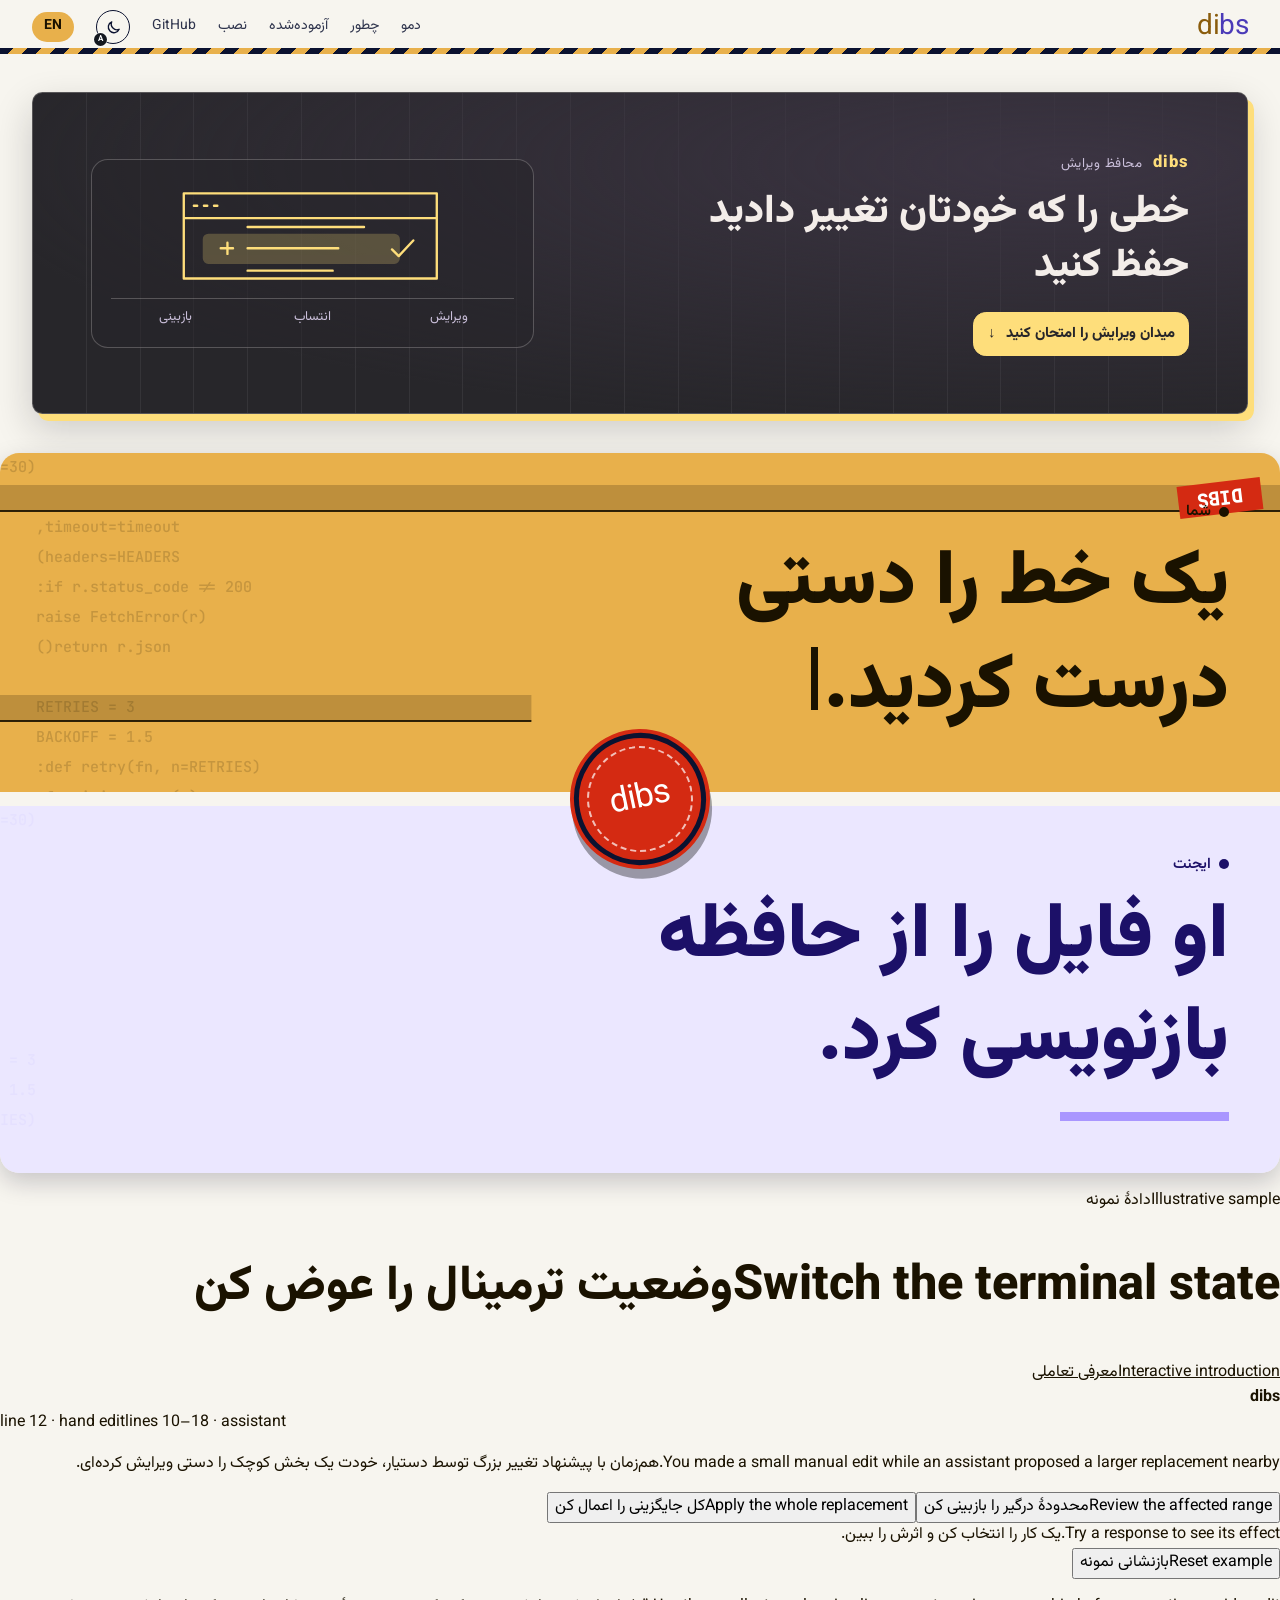
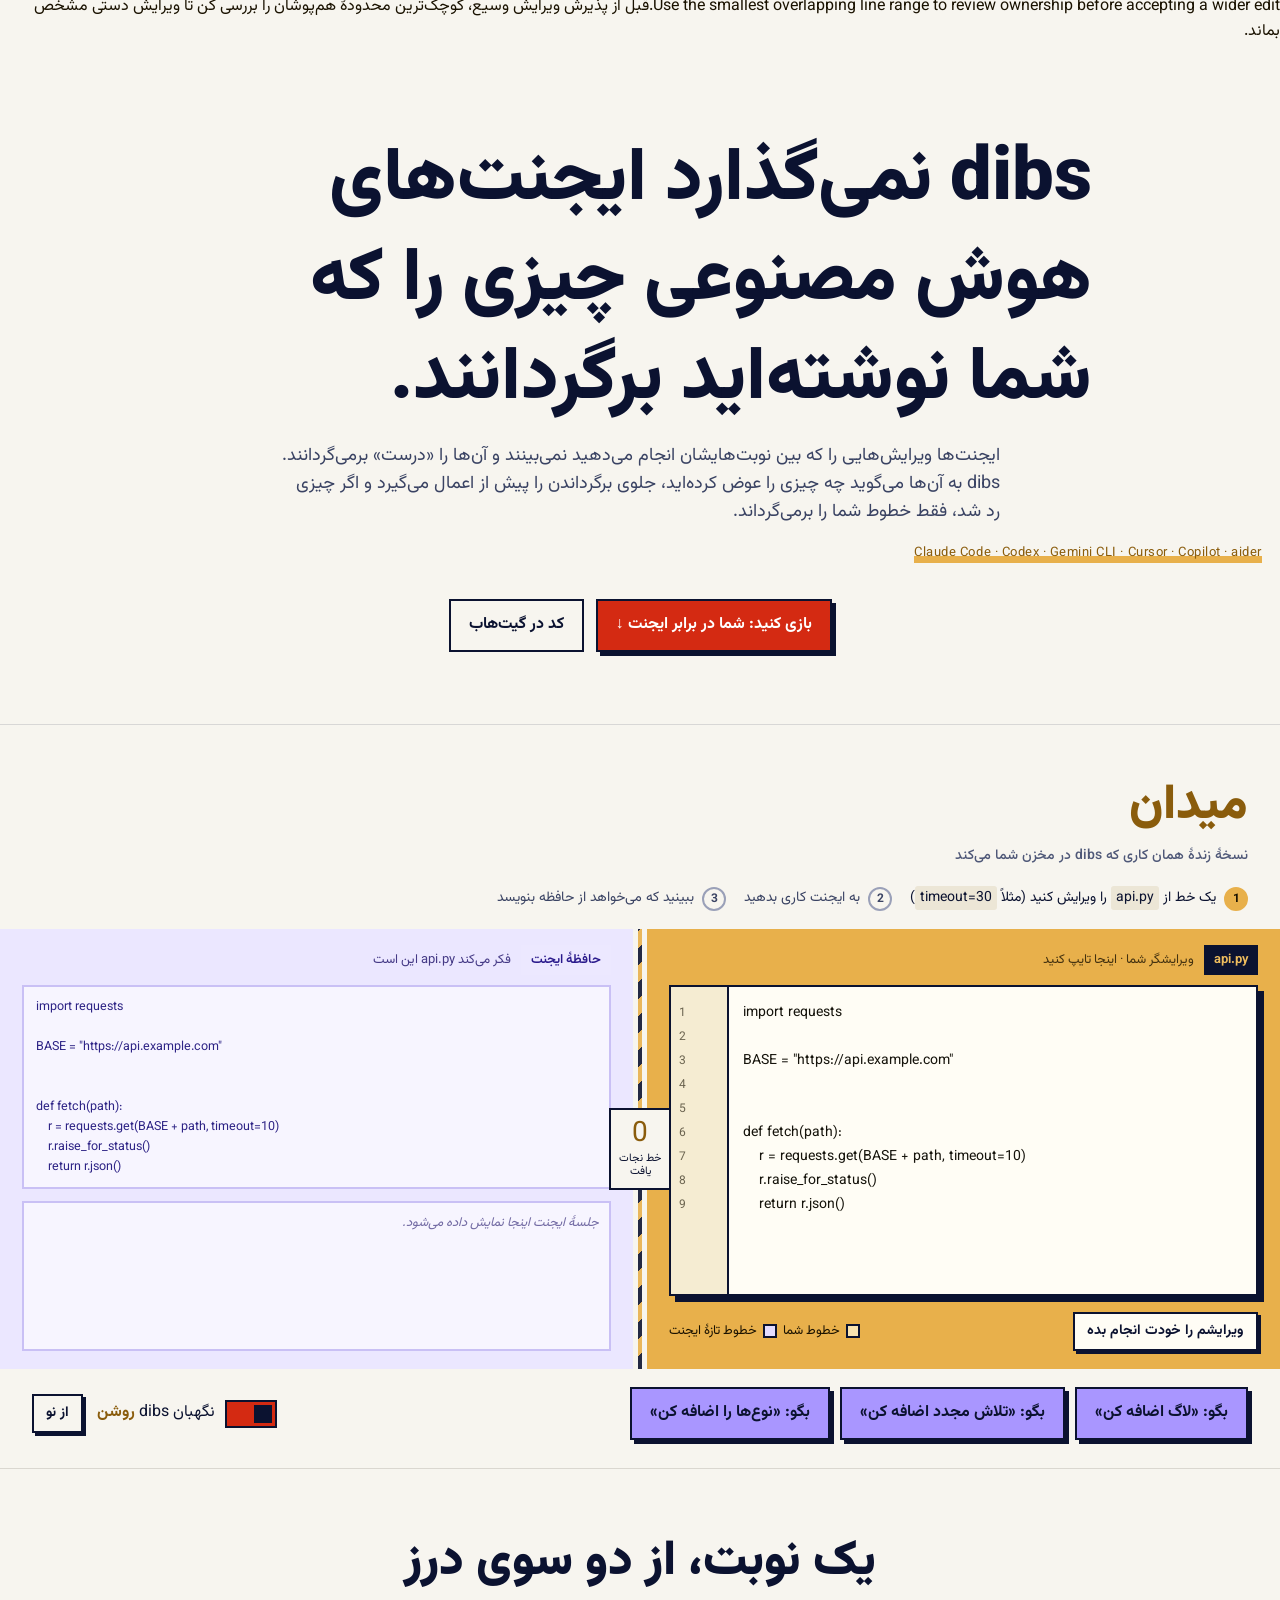
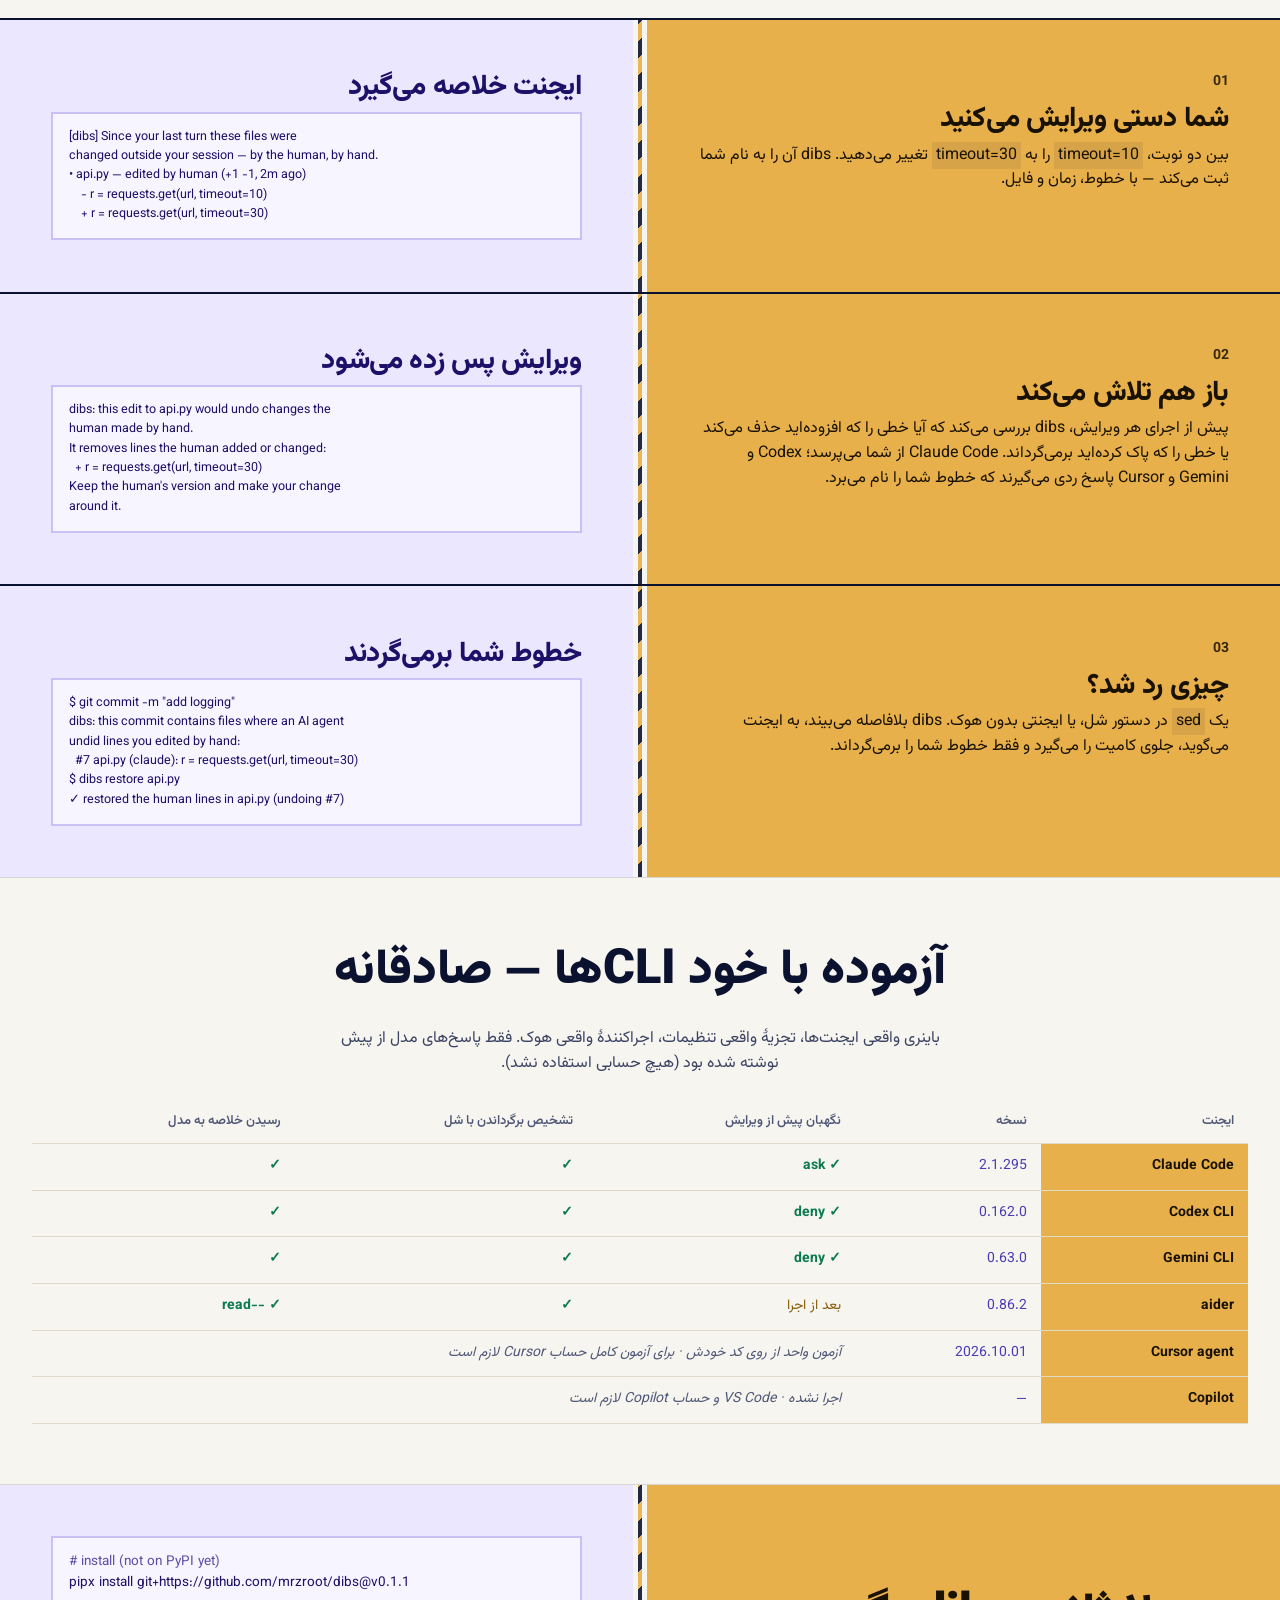
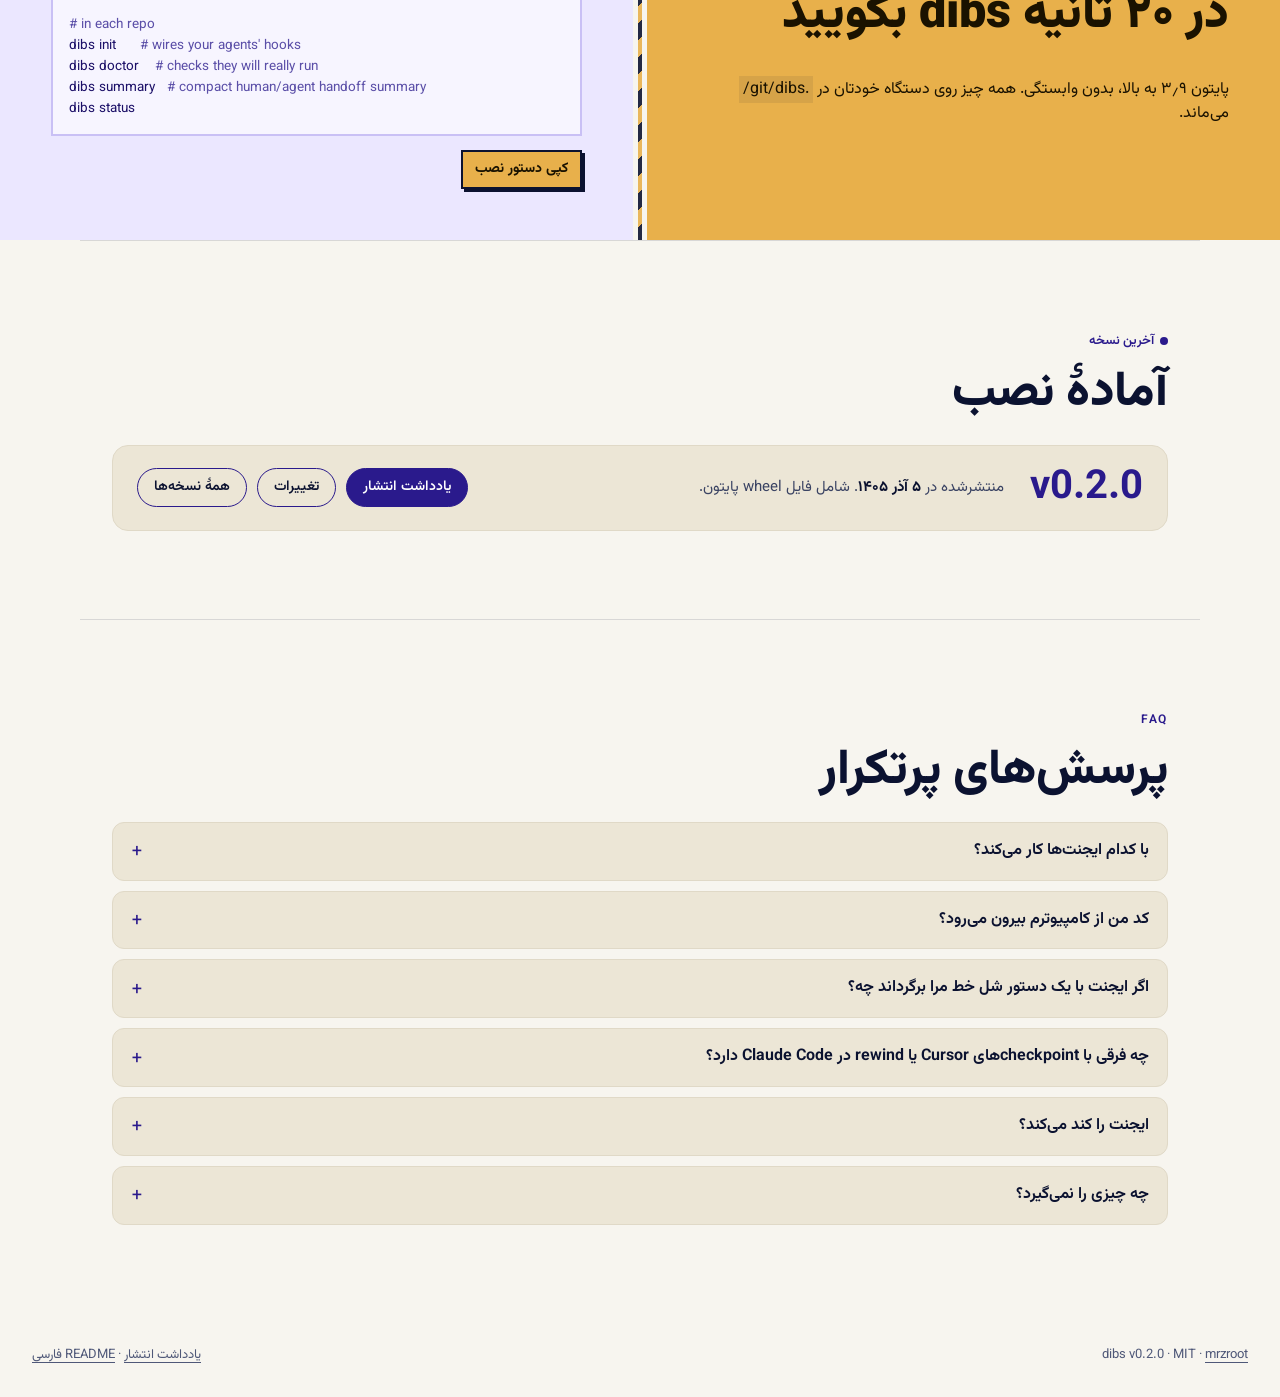
==== commit 0e4a5bf6: "Give the standalone project its own interactive introduction" ====
--- a/docs/index.html
+++ b/docs/index.html
@@ -37,7 +37,7 @@
 <link rel="stylesheet" href="identity.css"><link rel="stylesheet" href="mx.css">
 <style id="mx-tokens">:root{--mx-acc:#2a1a8c;--mx-on-acc:#fff;--mx-fg:var(--on-seam);--mx-mut:var(--on-seam2);--mx-card:var(--seam-chip);--mx-line:var(--seam-line);--mx-mono:var(--mono)}html[data-theme=dark]{--mx-acc:#f0be5e;--mx-on-acc:#1a1200}@media (prefers-color-scheme:dark){html:not([data-theme]){--mx-acc:#f0be5e;--mx-on-acc:#1a1200}}.mx-sec>h2{font-family:var(--disp)}</style>
 <link rel="stylesheet" href="portfolio-reframe.css">
-<link rel="stylesheet" href="/assets/studio-mark.css"></head>
+<link rel="stylesheet" href="/assets/studio-mark.css"><link rel="stylesheet" href="/assets/portfolio/embed.css"><script defer src="/assets/portfolio/exhibit.js"></script></head>
 <body>
 <a class="skip" href="#arena" data-i="skip">Skip to the demo</a>
 
@@ -79,11 +79,32 @@
     <p class="big" data-i="hero_ai">It rewrote the file from memory.</p>
   </div>
 </section>
-<aside class="studio-project-entry" style="--entry-color:#ffd894">
-  <img src="/assets/thumbs/dibs.webp" alt="" width="160" height="100" loading="lazy" decoding="async">
-  <div><strong>Keep the handwritten part</strong><small>Review the affected range</small></div>
-  <a href="/playground/?project=dibs&amp;lang=en">Try the case ↗</a>
-</aside>
+<div class="atlas-embedded" data-motif="terminal" style="--exhibit-hue:46"><section class="exhibit-studio" id="portfolio-example" data-project="dibs" data-motif="terminal" data-state="0" aria-labelledby="portfolio-example-title">
+    <div class="exhibit-studio-head"><div><p class="exhibit-kicker"><span class="pf-en" lang="en">Illustrative sample</span><span class="pf-fa" lang="fa">دادهٔ نمونه</span></p><h2 id="portfolio-example-title"><span class="pf-en" lang="en">Switch the terminal state</span><span class="pf-fa" lang="fa">وضعیت ترمینال را عوض کن</span></h2></div>
+       <a href="/projects/guide/dibs/"><span class="pf-en" lang="en">Interactive introduction</span><span class="pf-fa" lang="fa">معرفی تعاملی</span> <i class="exhibit-arrow" aria-hidden="true"></i></a></div>
+    <div class="exhibit-lab">
+      <div class="stage-picture" aria-hidden="true">
+        <div class="stage-sign"><i></i><i></i><i></i><strong dir="ltr">dibs</strong></div>
+
+        <div class="stage-track" dir="ltr"></div>
+        <div class="stage-evidence" dir="ltr"><span dir="auto">line 12 · hand edit</span><span dir="auto">lines 10–18 · assistant</span></div>
+      </div>
+      <div class="stage-work">
+        <p><span class="pf-en" lang="en">You made a small manual edit while an assistant proposed a larger replacement nearby.</span><span class="pf-fa" lang="fa">هم‌زمان با پیشنهاد تغییر بزرگ توسط دستیار، خودت یک بخش کوچک را دستی ویرایش کرده‌ای.</span></p>
+        <div class="stage-actions" role="group" aria-label="Example controls / کنترل‌های نمونه">
+          <button type="button" data-stage="1" aria-pressed="false"><span class="pf-en" lang="en">Review the affected range</span><span class="pf-fa" lang="fa">محدودهٔ درگیر را بازبینی کن</span><i class="exhibit-arrow" aria-hidden="true"></i></button><button type="button" data-stage="2" aria-pressed="false"><span class="pf-en" lang="en">Apply the whole replacement</span><span class="pf-fa" lang="fa">کل جایگزینی را اعمال کن</span><i class="exhibit-arrow" aria-hidden="true"></i></button>
+        </div>
+        <output class="stage-result" aria-live="polite"><span class="pf-en" lang="en">Try a response to see its effect.</span><span class="pf-fa" lang="fa">یک کار را انتخاب کن و اثرش را ببین.</span></output>
+        <div class="stage-foot">
+          <button type="button" data-stage="0" aria-pressed="true"><span class="pf-en" lang="en">Reset example</span><span class="pf-fa" lang="fa">بازنشانی نمونه</span></button>
+
+        </div>
+      </div>
+    </div>
+   </section>
+    <p class="exhibit-takeaway"><span class="pf-en" lang="en">Use the smallest overlapping line range to review ownership before accepting a wider edit.</span><span class="pf-fa" lang="fa">قبل از پذیرش ویرایش وسیع، کوچک‌ترین محدودهٔ هم‌پوشان را بررسی کن تا ویرایش دستی مشخص بماند.</span></p>
+    <script type="application/json" data-embed-project>{"entries":[{"id":"dibs","group":"agents","motif":"terminal","color":"#ffd894","title":["Keep the handwritten part","بخش دست‌نویس را حفظ کن"],"brief":["You made a small manual edit while an assistant proposed a larger replacement nearby.","هم‌زمان با پیشنهاد تغییر بزرگ توسط دستیار، خودت یک بخش کوچک را دستی ویرایش کرده‌ای."],"actions":[["Review the affected range","محدودهٔ درگیر را بازبینی کن"],["Apply the whole replacement","کل جایگزینی را اعمال کن"]],"outcomes":[["The review surfaces the overlapping range before you choose which changes to keep.","بازبینی، هم‌پوشانی را پیش از انتخاب تغییرات نشان می‌دهد."],["The broad replacement would discard the manual edit in this example.","جایگزینی کامل در این نمونه ویرایش دستی را از بین می‌برد."]],"evidence":[["line 12 · hand edit","lines 10–18 · assistant"],["overlap · line 12","decision · review"],["replacement · 10–18","manual edit · lost"]],"name":"dibs","kicker":["AI pair-coding safety","ایمنی کدنویسی با هوش مصنوعی"],"intro":["Mark manual edits that a coding agent should keep, then review what changed with the guard and restore workflow.","ویرایش‌هایی را که ایجنت نباید برگرداند مشخص کنید و با محافظ و مسیر بازیابی بررسی کنید چه چیزی تغییر کرده است."],"hint":["Use a disposable branch, mark one manual change, then compare what a restore would do before applying it.","در شاخهٔ آزمایشی یک ویرایش دستی را علامت بزنید و پیش از بازیابی، نتیجهٔ پیشنهادی را بررسی کنید."],"site":"/dibs/","source":"https://github.com/mrzroot/dibs","layout":"editor","hue":46,"image":"/assets/thumbs/dibs.webp"}],"labels":{"map":["Project Atlas","اطلس پروژه‌ها"],"mapIntro":["Four ways to explore the projects. Choose a project to see what it does and open its interactive introduction.","چهار مسیر برای گشتن میان پروژه‌ها. یکی را انتخاب کن تا ببینی چه کار می‌کند و معرفی تعاملی‌اش را باز کنی."],"agents":["AI tooling","ابزارهای هوش مصنوعی"],"language":["Language and data","زبان و داده"],"systems":["Systems","سامانه‌ها"],"showcase":["Design and demos","طراحی و دمو"],"projects":["All projects","همهٔ پروژه‌ها"],"open":["Interactive introduction","معرفی تعاملی"],"test":["Try the example","نمونه را امتحان کن"],"story":["The situation","مسئله"],"reference":["Inspect the project","بررسی پروژه"],"source":["View source on GitHub","کد منبع در گیت‌هاب"],"demo":["Open project website","باز کردن سایت پروژه"],"guide":["Suggested first step","قدم اول پیشنهادی"],"sample":["Illustrative sample","دادهٔ نمونه"],"result":["What happens","نتیجه"],"choose":["Try a response to see its effect.","یک کار را انتخاب کن و اثرش را ببین."],"still":["Initial state","حالت اولیه"],"reset":["Reset example","بازنشانی نمونه"],"more":["Explore another project","یک پروژهٔ دیگر ببین"]}}</script>
+  </div>
 <section class="pitch">
   <h1 id="h1" data-i="h1">dibs stops AI coding agents from undoing what you typed.</h1>
   <p data-i="pitch">Agents don't see the edits you make between their turns, so they "fix" them back. dibs tells them what you changed, blocks the revert before it lands, and restores only your lines if one slips through.</p>
